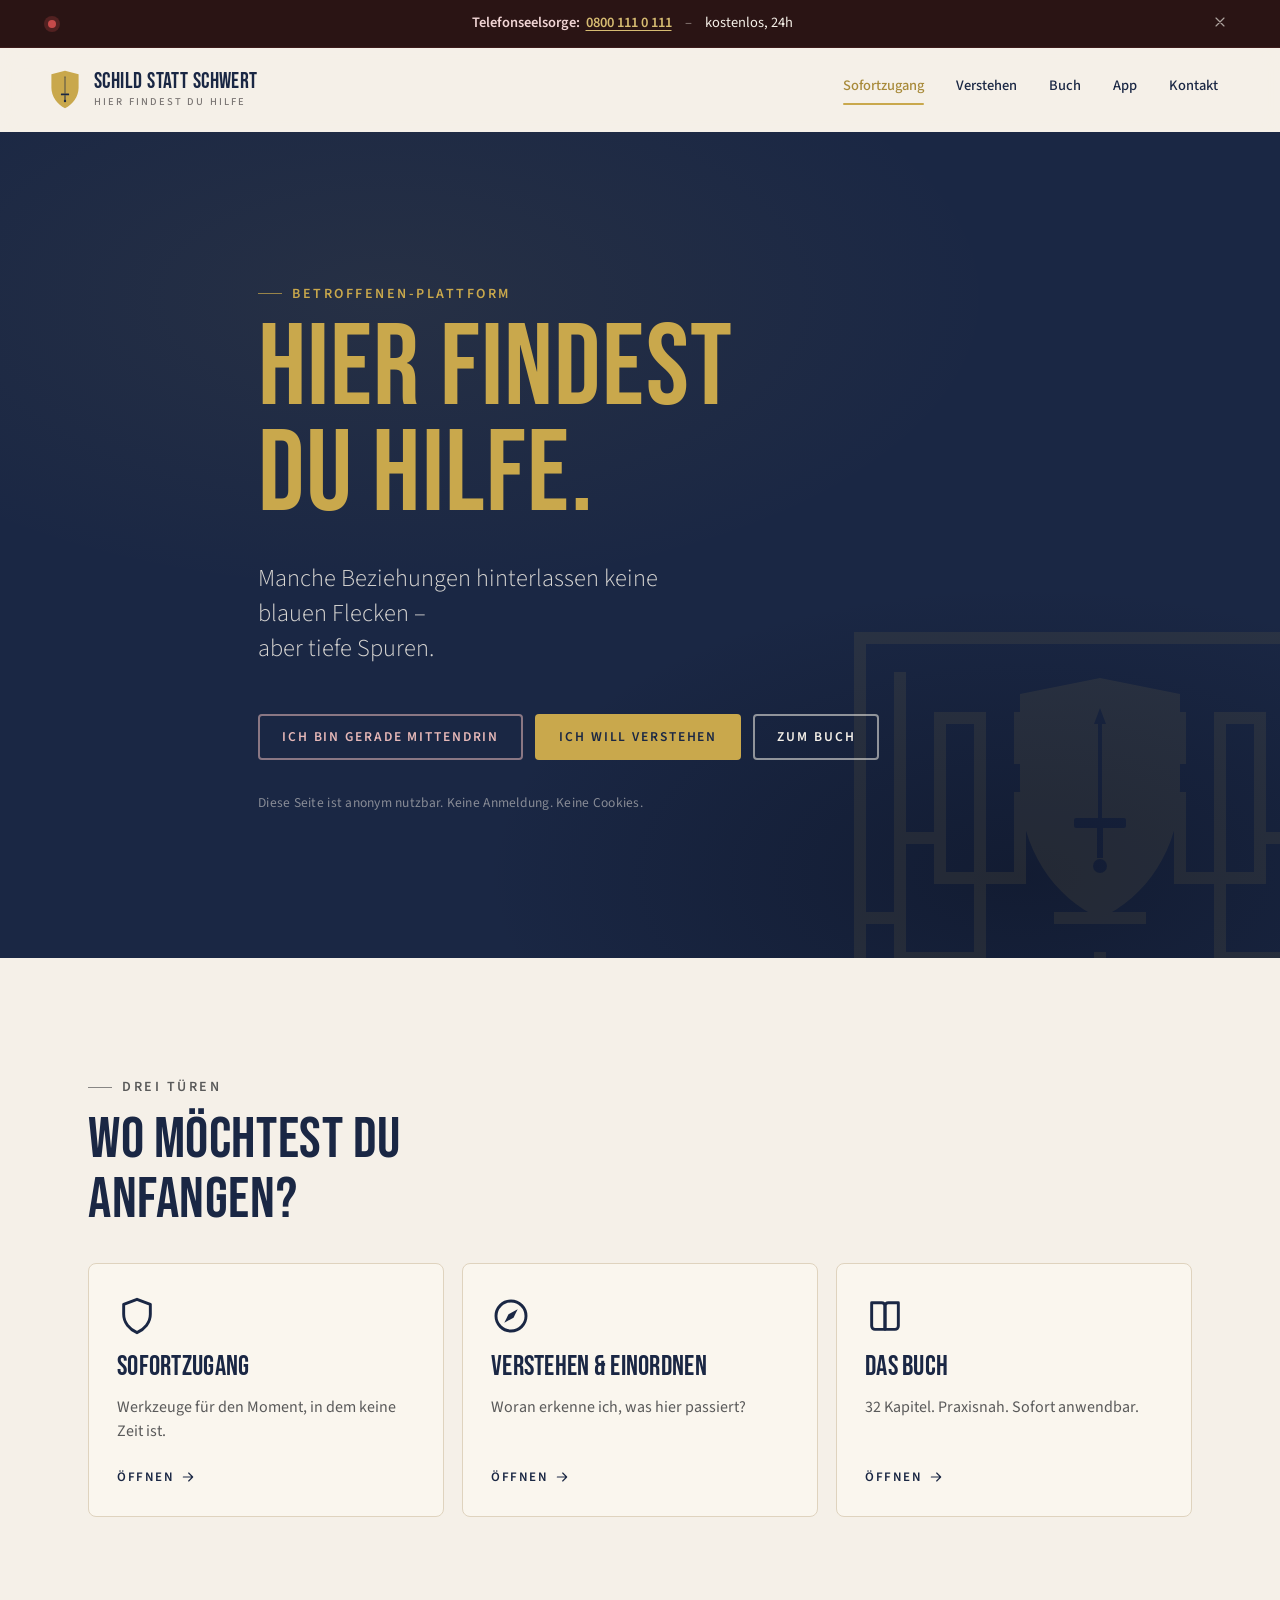
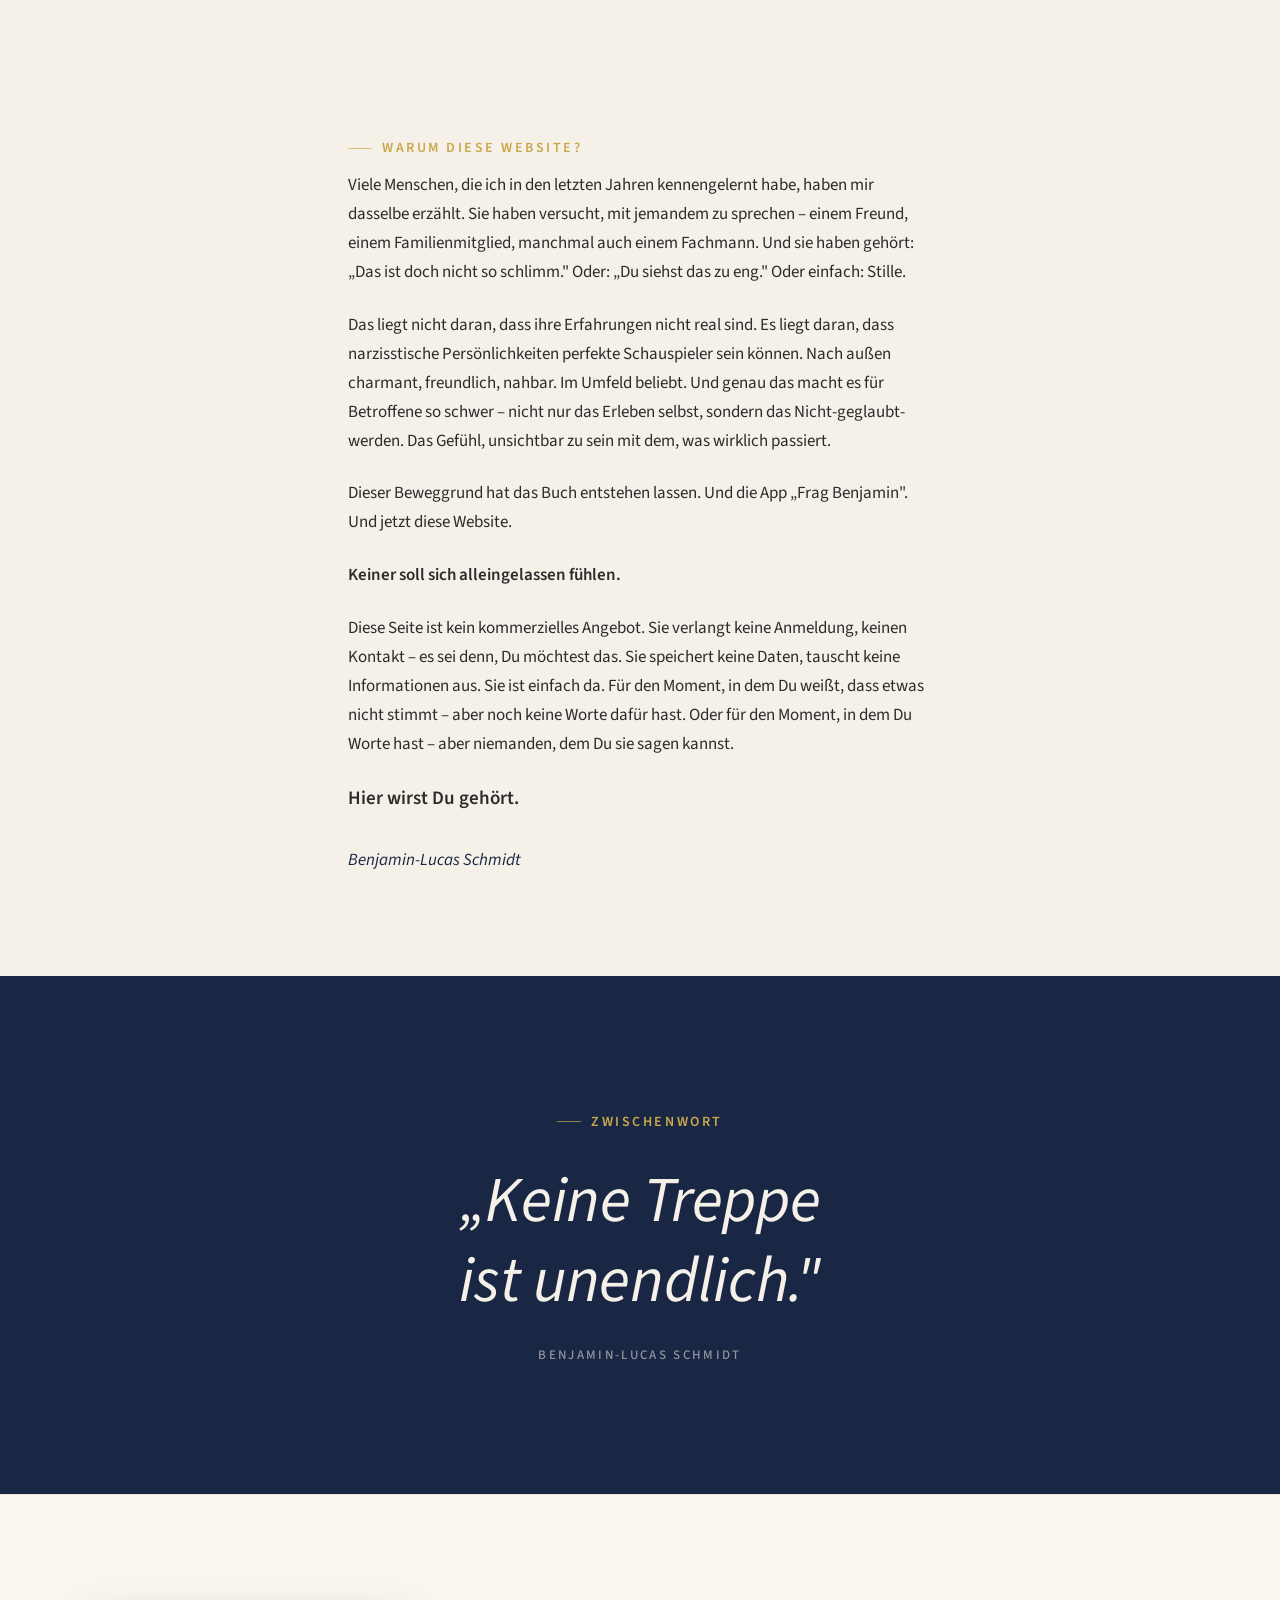
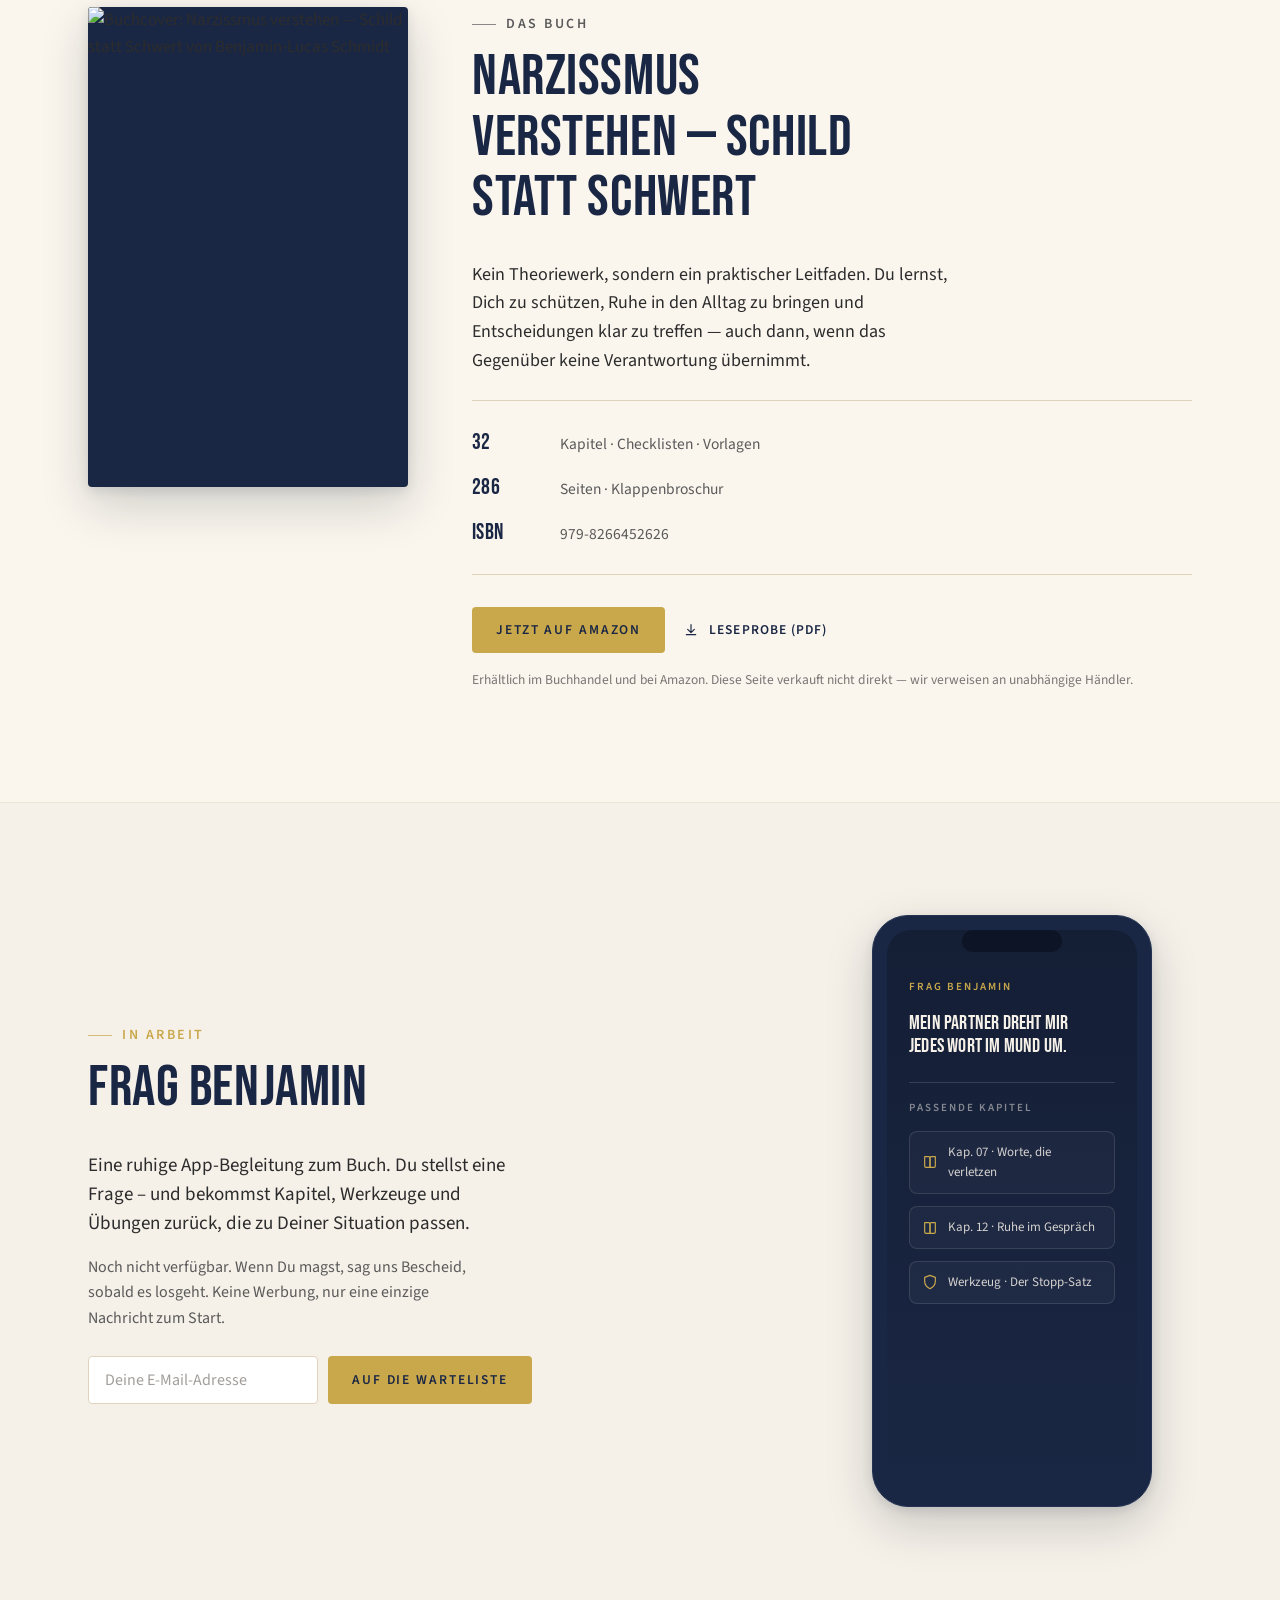
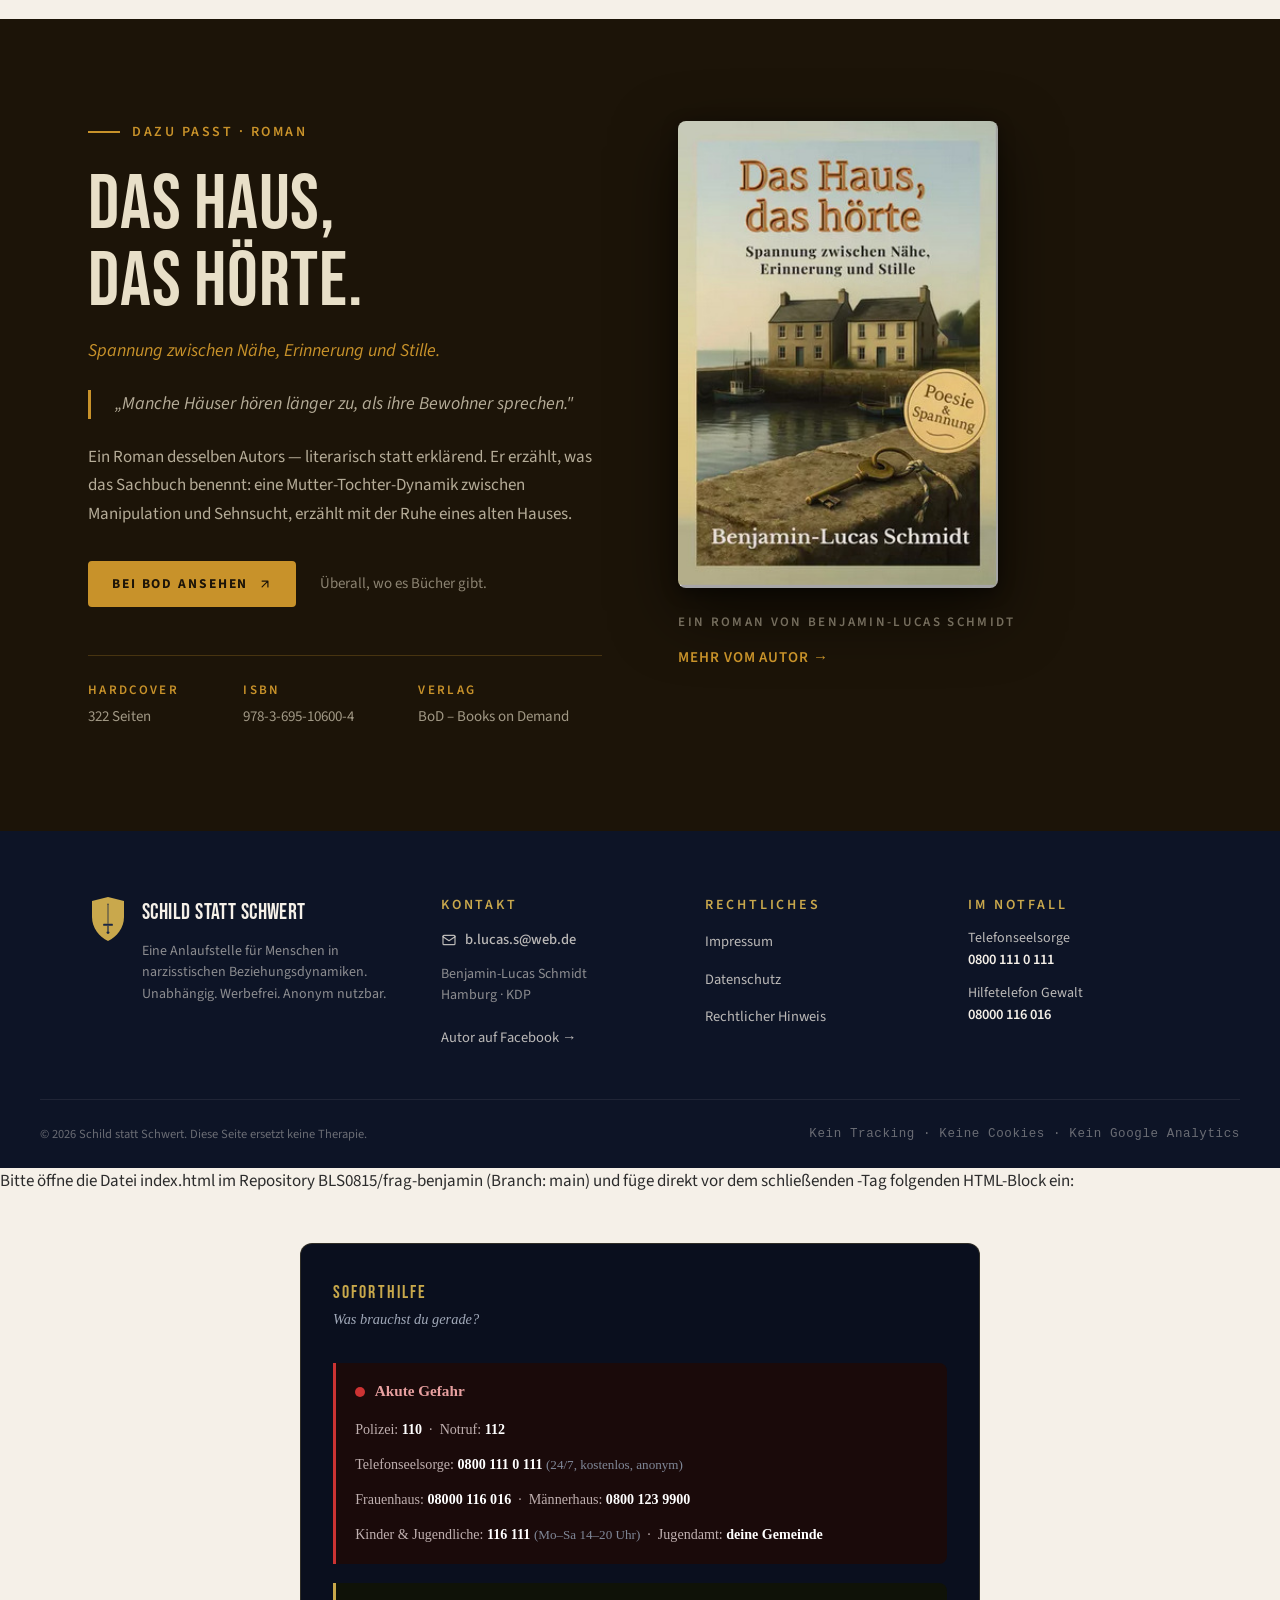
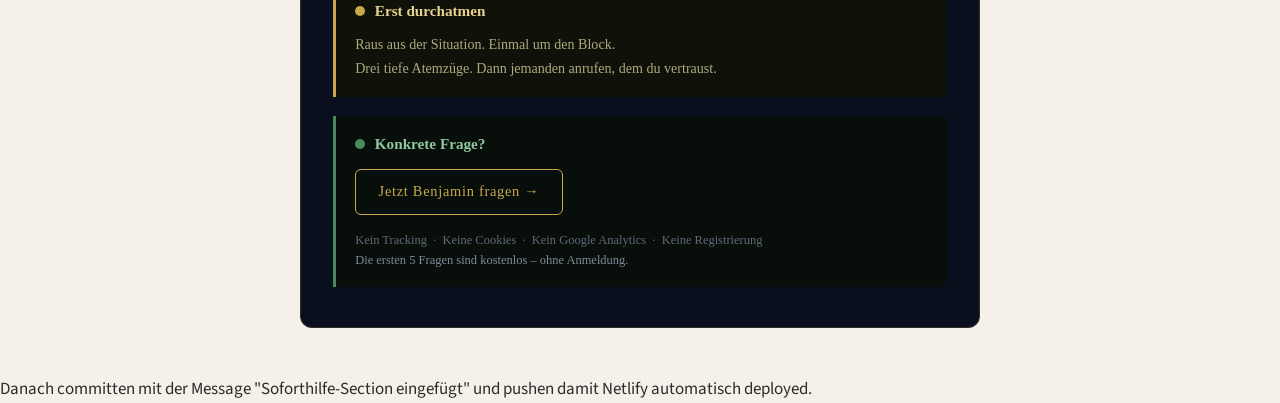
==== index.html @ b8b031e2 "Soforthilfe-Section eingefügt Added a new section for immediate help resources before the closing </" ====
<!doctype html>
<html lang="de">
<head>
  <meta charset="utf-8">
  <meta name="viewport" content="width=device-width, initial-scale=1">
  <title>Schild statt Schwert — Hier findest Du Hilfe.</title>
  <meta name="description" content="Betroffenen-Plattform zum Buch „Narzissmus verstehen – Schild statt Schwert" von Benjamin-Lucas Schmidt. Werkzeuge, Orientierung und Begleitung für Menschen in narzisstischen Beziehungsdynamiken.">
  <meta name="robots" content="index, follow">
  <meta property="og:type" content="website">
  <meta property="og:title" content="Schild statt Schwert — Hier findest Du Hilfe.">
  <meta property="og:description" content="Manche Beziehungen hinterlassen keine blauen Flecken – aber tiefe Spuren. Hier findest Du Werkzeuge und Orientierung.">
  <link rel="stylesheet" href="project/colors_and_type.css">
  <link rel="stylesheet" href="project/site.css">
  <link rel="icon" type="image/svg+xml" href="project/assets/shield-mark.svg">
  <style>
    a.tuer { text-decoration: none; color: inherit; }

    /* ---- Warum diese Website? ---- */
    .warum {
      background: var(--cream-100);
      padding-block: clamp(4rem, 8vw, 7rem);
    }
    .warum__inner {
      max-width: 680px;
    }
    .warum__text p {
      font-size: var(--t-body);
      line-height: 1.7;
      color: var(--ink-800);
      margin: 0 0 var(--s-5);
    }
    .warum__highlight {
      font-weight: 600;
    }
    .warum__closing {
      font-weight: 600;
      font-size: 1.1875rem !important;
      margin-bottom: 0 !important;
    }
    .warum__author {
      font-style: italic;
      font-size: var(--t-body);
      color: var(--marine-700);
      margin: var(--s-6) 0 0;
    }

    /* ---- Das Haus, das hörte ---- */
    .roman {
      background: #1C1408;
      color: #E8DFC8;
      padding-block: clamp(4rem, 8vw, 7rem);
    }
    .roman__grid {
      display: grid;
      grid-template-columns: 1fr 1fr;
      gap: clamp(3rem, 6vw, 6rem);
      align-items: start;
    }
    @media (max-width: 700px) {
      .roman__grid { grid-template-columns: 1fr; }
      .roman__cover-col { order: -1; }
    }
    .roman__eyebrow {
      display: flex;
      align-items: center;
      gap: var(--s-3);
      font-size: var(--t-eyebrow);
      font-weight: 600;
      letter-spacing: var(--ls-eyebrow);
      text-transform: uppercase;
      color: #C8922A;
      margin: 0 0 var(--s-5);
    }
    .roman__eyebrow::before {
      content: '';
      display: block;
      width: 2rem;
      height: 2px;
      background: #C8922A;
      flex-shrink: 0;
    }
    .roman__title {
      font-family: var(--font-display);
      font-size: clamp(3rem, 6vw, 5rem);
      line-height: 1.0;
      letter-spacing: var(--ls-display);
      text-transform: uppercase;
      color: #E8DFC8;
      margin: 0 0 var(--s-4);
    }
    .roman__subtitle {
      font-style: italic;
      font-size: 1.125rem;
      color: #C8922A;
      margin: 0 0 var(--s-5);
    }
    .roman__quote {
      border-left: 3px solid #C8922A;
      padding-left: var(--s-5);
      margin: 0 0 var(--s-5);
      font-style: italic;
      font-size: 1.125rem;
      line-height: 1.6;
      color: rgba(232,223,200,0.75);
    }
    .roman__body {
      font-size: var(--t-body);
      line-height: 1.7;
      color: rgba(232,223,200,0.75);
      margin: 0 0 var(--s-6);
    }
    .roman__cta {
      display: flex;
      align-items: center;
      gap: var(--s-5);
      flex-wrap: wrap;
      margin-bottom: var(--s-7);
    }
    .roman__cta-note {
      font-size: var(--t-small);
      color: rgba(232,223,200,0.55);
      margin: 0;
    }
    .roman__facts {
      display: grid;
      grid-template-columns: repeat(3, auto);
      gap: var(--s-6);
      border-top: 1px solid rgba(200,146,42,0.25);
      padding-top: var(--s-5);
      list-style: none;
      margin: 0;
      padding-inline-start: 0;
    }
    .roman__facts li { margin: 0; }
    .roman__facts span {
      display: block;
      font-size: var(--t-xs);
      font-weight: 600;
      letter-spacing: var(--ls-eyebrow);
      text-transform: uppercase;
      color: #C8922A;
      margin-bottom: 4px;
    }
    .roman__facts p {
      font-size: var(--t-small);
      color: rgba(232,223,200,0.65);
      margin: 0;
    }
    .roman__cover {
      width: 100%;
      max-width: 320px;
      border-radius: var(--r-lg);
      box-shadow: 0 24px 64px rgba(0,0,0,0.6), 0 4px 16px rgba(0,0,0,0.4);
      display: block;
      transition: transform 0.4s cubic-bezier(0.2,0,0.2,1), box-shadow 0.4s cubic-bezier(0.2,0,0.2,1);
    }
    .roman__cover:hover {
      transform: translateY(-6px) rotate(1.5deg);
      box-shadow: 0 36px 80px rgba(0,0,0,0.7), 0 8px 24px rgba(0,0,0,0.5);
    }
    .roman__cover-label {
      font-size: var(--t-xs);
      font-weight: 600;
      letter-spacing: var(--ls-eyebrow);
      text-transform: uppercase;
      color: rgba(232,223,200,0.45);
      margin: var(--s-5) 0 var(--s-3);
    }
    .roman__mehr {
      font-size: var(--t-small);
      font-weight: 600;
      letter-spacing: .06em;
      text-transform: uppercase;
      color: #C8922A;
      text-decoration: none;
    }
    .roman__mehr:hover { color: #E8A030; }

    /* Footer Facebook-Link */
    .site-footer__fb {
      display: inline-block;
      margin-top: var(--s-2);
      font-size: var(--t-xs);
      color: var(--fg-on-dark-muted);
      text-decoration: none;
    }
    .site-footer__fb:hover { color: var(--gold-400); text-decoration: none; }
  </style>
</head>
<body>

<!-- ============================================================
     NOTFALL-LEISTE
     ============================================================ -->
<div class="emergency-bar" id="emergency-bar" role="complementary" aria-label="Notfallkontakt">
  <div class="emergency-bar__inner">
    <span class="emergency-bar__dot" aria-hidden="true"></span>
    <p>
      <strong>Telefonseelsorge:</strong>&nbsp;
      <a href="tel:08001110111">0800 111 0 111</a>
      <span class="emergency-bar__sep">–</span>
      kostenlos, 24h
    </p>
    <button class="emergency-bar__close" aria-label="Leiste schließen" id="bar-close">
      <svg class="icon" width="16" height="16" viewBox="0 0 24 24" fill="none"
           stroke="currentColor" stroke-width="1.75" stroke-linecap="round" stroke-linejoin="round" aria-hidden="true">
        <path d="M6 6 L18 18 M18 6 L6 18"/>
      </svg>
    </button>
  </div>
</div>

<!-- ============================================================
     NAVIGATION
     ============================================================ -->
<header class="site-header" id="site-header">
  <div class="site-header__inner">
    <a href="#top" class="brand" aria-label="Schild statt Schwert — Startseite">
      <svg width="34" height="41" viewBox="0 0 100 120" aria-hidden="true">
        <path d="M50 5 L90 15 L90 55 C90 82 72 105 50 115 C28 105 10 82 10 55 L10 15 Z" fill="var(--gold-500)"/>
        <g fill="var(--marine-700)">
          <path d="M49 25 L51 25 L51 72 L49 72 Z"/>
          <path d="M50 20 L52 25 L48 25 Z"/>
          <rect x="38" y="72" width="24" height="5" rx="1"/>
          <rect x="48.5" y="77" width="3" height="14"/>
          <circle cx="50" cy="94" r="3.5"/>
        </g>
      </svg>
      <span class="brand__text">
        <span class="brand__wm">Schild statt Schwert</span>
        <span class="brand__sm">Hier findest Du Hilfe</span>
      </span>
    </a>

    <nav class="site-nav" aria-label="Hauptnavigation">
      <ul>
        <li><a href="#tueren"  data-nav="sofortzugang">Sofortzugang</a></li>
        <li><a href="#tueren"  data-nav="verstehen">Verstehen</a></li>
        <li><a href="#buch"    data-nav="buch">Buch</a></li>
        <li><a href="#app"     data-nav="app">App</a></li>
        <li><a href="#kontakt" data-nav="kontakt">Kontakt</a></li>
      </ul>
    </nav>

    <button class="site-nav__toggle" aria-label="Menü öffnen" id="nav-toggle">
      <svg class="icon" width="22" height="22" viewBox="0 0 24 24" fill="none"
           stroke="currentColor" stroke-width="1.75" stroke-linecap="round" stroke-linejoin="round" aria-hidden="true">
        <path d="M4 7 H20 M4 12 H20 M4 17 H20"/>
      </svg>
    </button>
  </div>

  <div class="site-nav__mobile" id="mobile-nav" hidden>
    <ul>
      <li><a href="#tueren">Sofortzugang</a></li>
      <li><a href="#tueren">Verstehen</a></li>
      <li><a href="#buch">Buch</a></li>
      <li><a href="#app">App</a></li>
      <li><a href="#kontakt">Kontakt</a></li>
    </ul>
  </div>
</header>

<main>

<!-- ============================================================
     HERO
     ============================================================ -->
<section class="hero" id="top">
  <div class="hero__inner container">
    <p class="eyebrow eyebrow--gold">Betroffenen-Plattform</p>
    <h1 class="hero__title">
      Hier findest<br>Du Hilfe.
    </h1>
    <p class="hero__lead">
      Manche Beziehungen hinterlassen keine blauen Flecken –<br>
      aber tiefe Spuren.
    </p>
    <div class="hero__ctas">
      <a href="#tueren" class="btn btn-emergency btn-md">Ich bin gerade mittendrin</a>
      <a href="#tueren" class="btn btn-primary btn-md">Ich will verstehen</a>
      <a href="#buch"   class="btn btn-outline-light btn-md">Zum Buch</a>
    </div>
    <p class="hero__note">Diese Seite ist anonym nutzbar. Keine Anmeldung. Keine Cookies.</p>
  </div>
  <div class="hero__decoration" aria-hidden="true">
    <img src="project/assets/shield-labyrinth-logo.svg" alt="">
  </div>
</section>

<!-- ============================================================
     DREI TÜREN
     ============================================================ -->
<section class="tueren" id="tueren">
  <div class="container">
    <p class="eyebrow">Drei Türen</p>
    <h2 class="section-title">Wo möchtest Du anfangen?</h2>
    <div class="tueren__grid">

      <a href="#tueren" class="tuer">
        <svg class="icon tuer__icon" width="40" height="40" viewBox="0 0 24 24" fill="none"
             stroke="currentColor" stroke-width="1.75" stroke-linecap="round" stroke-linejoin="round" aria-hidden="true">
          <path d="M12 2 L20 5 V11 C20 16 16.5 20 12 22 C7.5 20 4 16 4 11 V5 Z"/>
        </svg>
        <h3 class="tuer__title">Sofortzugang</h3>
        <p class="tuer__text">Werkzeuge für den Moment, in dem keine Zeit ist.</p>
        <span class="tuer__go">
          Öffnen
          <svg class="icon" width="16" height="16" viewBox="0 0 24 24" fill="none"
               stroke="currentColor" stroke-width="1.75" stroke-linecap="round" stroke-linejoin="round" aria-hidden="true">
            <path d="M5 12 H19 M13 6 L19 12 L13 18"/>
          </svg>
        </span>
      </a>

      <a href="#tueren" class="tuer">
        <svg class="icon tuer__icon" width="40" height="40" viewBox="0 0 24 24" fill="none"
             stroke="currentColor" stroke-width="1.75" stroke-linecap="round" stroke-linejoin="round" aria-hidden="true">
          <circle cx="12" cy="12" r="9"/>
          <path d="M16 8 L13.5 13 L8 16 L10.5 11 Z" fill="currentColor" stroke="none"/>
        </svg>
        <h3 class="tuer__title">Verstehen &amp; Einordnen</h3>
        <p class="tuer__text">Woran erkenne ich, was hier passiert?</p>
        <span class="tuer__go">
          Öffnen
          <svg class="icon" width="16" height="16" viewBox="0 0 24 24" fill="none"
               stroke="currentColor" stroke-width="1.75" stroke-linecap="round" stroke-linejoin="round" aria-hidden="true">
            <path d="M5 12 H19 M13 6 L19 12 L13 18"/>
          </svg>
        </span>
      </a>

      <a href="#buch" class="tuer">
        <svg class="icon tuer__icon" width="40" height="40" viewBox="0 0 24 24" fill="none"
             stroke="currentColor" stroke-width="1.75" stroke-linecap="round" stroke-linejoin="round" aria-hidden="true">
          <path d="M4 4 H10 C11.1 4 12 4.9 12 6 V20 H6 C4.9 20 4 19.1 4 18 Z"/>
          <path d="M20 4 H14 C12.9 4 12 4.9 12 6 V20 H18 C19.1 20 20 19.1 20 18 Z"/>
        </svg>
        <h3 class="tuer__title">Das Buch</h3>
        <p class="tuer__text">32 Kapitel. Praxisnah. Sofort anwendbar.</p>
        <span class="tuer__go">
          Öffnen
          <svg class="icon" width="16" height="16" viewBox="0 0 24 24" fill="none"
               stroke="currentColor" stroke-width="1.75" stroke-linecap="round" stroke-linejoin="round" aria-hidden="true">
            <path d="M5 12 H19 M13 6 L19 12 L13 18"/>
          </svg>
        </span>
      </a>

    </div>
  </div>
</section>

<!-- ============================================================
     WARUM DIESE WEBSITE?
     ============================================================ -->
<section class="warum" id="warum">
  <div class="container warum__inner">
    <p class="eyebrow eyebrow--gold">Warum diese Website?</p>
    <div class="warum__text">
      <p>Viele Menschen, die ich in den letzten Jahren kennengelernt habe, haben mir dasselbe erzählt. Sie haben versucht, mit jemandem zu sprechen – einem Freund, einem Familienmitglied, manchmal auch einem Fachmann. Und sie haben gehört: „Das ist doch nicht so schlimm." Oder: „Du siehst das zu eng." Oder einfach: Stille.</p>
      <p>Das liegt nicht daran, dass ihre Erfahrungen nicht real sind. Es liegt daran, dass narzisstische Persönlichkeiten perfekte Schauspieler sein können. Nach außen charmant, freundlich, nahbar. Im Umfeld beliebt. Und genau das macht es für Betroffene so schwer – nicht nur das Erleben selbst, sondern das Nicht-geglaubt-werden. Das Gefühl, unsichtbar zu sein mit dem, was wirklich passiert.</p>
      <p>Dieser Beweggrund hat das Buch entstehen lassen. Und die App „Frag Benjamin". Und jetzt diese Website.</p>
      <p class="warum__highlight">Keiner soll sich alleingelassen fühlen.</p>
      <p>Diese Seite ist kein kommerzielles Angebot. Sie verlangt keine Anmeldung, keinen Kontakt – es sei denn, Du möchtest das. Sie speichert keine Daten, tauscht keine Informationen aus. Sie ist einfach da. Für den Moment, in dem Du weißt, dass etwas nicht stimmt – aber noch keine Worte dafür hast. Oder für den Moment, in dem Du Worte hast – aber niemanden, dem Du sie sagen kannst.</p>
      <p class="warum__closing">Hier wirst Du gehört.</p>
    </div>
    <p class="warum__author">Benjamin-Lucas Schmidt</p>
  </div>
</section>

<!-- ============================================================
     ZITAT
     ============================================================ -->
<section class="bigquote">
  <div class="container-narrow">
    <p class="eyebrow eyebrow--gold">Zwischenwort</p>
    <blockquote class="bigquote__text">
      „Keine Treppe<br>ist unendlich."
    </blockquote>
    <cite class="bigquote__cite">Benjamin-Lucas Schmidt</cite>
  </div>
</section>

<!-- ============================================================
     BUCH
     ============================================================ -->
<section class="buch" id="buch">
  <div class="container buch__grid">
    <div class="buch__cover">
      <img src="project/assets/book-cover-front.png"
           alt="Buchcover: Narzissmus verstehen — Schild statt Schwert von Benjamin-Lucas Schmidt">
    </div>
    <div class="buch__meta">
      <p class="eyebrow">Das Buch</p>
      <h2 class="section-title">Narzissmus verstehen — Schild statt Schwert</h2>
      <p class="buch__lead">
        Kein Theoriewerk, sondern ein praktischer Leitfaden.
        Du lernst, Dich zu schützen, Ruhe in den Alltag zu bringen und
        Entscheidungen klar zu treffen — auch dann, wenn das Gegenüber
        keine Verantwortung übernimmt.
      </p>
      <ul class="buch__facts">
        <li><span>32</span> Kapitel · Checklisten · Vorlagen</li>
        <li><span>286</span> Seiten · Klappenbroschur</li>
        <li><span>ISBN</span> 979-8266452626</li>
      </ul>
      <div class="buch__ctas">
        <a href="https://www.amazon.de/dp/B0FTF8JGR9"
           class="btn btn-primary btn-md"
           target="_blank" rel="noopener noreferrer">
          Jetzt auf Amazon
        </a>
        <a href="leseprobe.pdf" class="btn btn-ghost btn-md" target="_blank" rel="noopener">
          <svg class="icon" width="16" height="16" viewBox="0 0 24 24" fill="none"
               stroke="currentColor" stroke-width="1.75" stroke-linecap="round" stroke-linejoin="round" aria-hidden="true">
            <path d="M12 4 V15 M7 11 L12 16 L17 11 M5 19 H19"/>
          </svg>
          Leseprobe (PDF)
        </a>
      </div>
      <p class="buch__note">
        Erhältlich im Buchhandel und bei Amazon. Diese Seite verkauft nicht direkt — wir verweisen an unabhängige Händler.
      </p>
    </div>
  </div>
</section>

<!-- ============================================================
     APP-TEASER
     ============================================================ -->
<section class="app-teaser" id="app">
  <div class="container app-teaser__grid">
    <div class="app-teaser__copy">
      <p class="eyebrow eyebrow--gold">In Arbeit</p>
      <h2 class="section-title">Frag Benjamin</h2>
      <p class="app-teaser__lead">
        Eine ruhige App-Begleitung zum Buch. Du stellst eine Frage –
        und bekommst Kapitel, Werkzeuge und Übungen zurück, die zu Deiner Situation passen.
      </p>
      <p class="app-teaser__body">
        Noch nicht verfügbar. Wenn Du magst, sag uns Bescheid, sobald es losgeht.
        Keine Werbung, nur eine einzige Nachricht zum Start.
      </p>

      <!--
        Formspree: Trage Deine eigene Formspree-ID ein (nach https://formspree.io registrieren).
        Ersetze IHRE_FORMSPREE_ID mit der ID aus Deinem Formspree-Dashboard.
      -->
      <form class="app-teaser__form" id="waitlist-form"
            action="https://formspree.io/f/IHRE_FORMSPREE_ID"
            method="POST">
        <input type="hidden" name="_subject" value="Warteliste: Frag Benjamin">
        <div class="app-teaser__form-field">
          <input type="email" name="email" class="field"
                 placeholder="Deine E-Mail-Adresse" required
                 aria-label="E-Mail-Adresse für die Warteliste">
        </div>
        <button type="submit" class="btn btn-primary btn-md">Auf die Warteliste</button>
      </form>
      <div class="app-teaser__sent" id="waitlist-sent" role="status" hidden>
        Danke. Wir melden uns, sobald die App startet.
      </div>
    </div>

    <div class="app-teaser__visual" aria-hidden="true">
      <div class="phone">
        <div class="phone__notch"></div>
        <div class="phone__screen">
          <div class="phone__eyebrow">Frag Benjamin</div>
          <div class="phone__q">Mein Partner dreht mir<br>jedes Wort im Mund um.</div>
          <div class="phone__sep"></div>
          <div class="phone__label">Passende Kapitel</div>
          <div class="phone__row">
            <svg class="icon" width="16" height="16" viewBox="0 0 24 24" fill="none"
                 stroke="currentColor" stroke-width="1.75" stroke-linecap="round" stroke-linejoin="round">
              <path d="M4 4 H10 C11.1 4 12 4.9 12 6 V20 H6 C4.9 20 4 19.1 4 18 Z"/>
              <path d="M20 4 H14 C12.9 4 12 4.9 12 6 V20 H18 C19.1 20 20 19.1 20 18 Z"/>
            </svg>
            Kap. 07 · Worte, die verletzen
          </div>
          <div class="phone__row">
            <svg class="icon" width="16" height="16" viewBox="0 0 24 24" fill="none"
                 stroke="currentColor" stroke-width="1.75" stroke-linecap="round" stroke-linejoin="round">
              <path d="M4 4 H10 C11.1 4 12 4.9 12 6 V20 H6 C4.9 20 4 19.1 4 18 Z"/>
              <path d="M20 4 H14 C12.9 4 12 4.9 12 6 V20 H18 C19.1 20 20 19.1 20 18 Z"/>
            </svg>
            Kap. 12 · Ruhe im Gespräch
          </div>
          <div class="phone__row">
            <svg class="icon" width="16" height="16" viewBox="0 0 24 24" fill="none"
                 stroke="currentColor" stroke-width="1.75" stroke-linecap="round" stroke-linejoin="round">
              <path d="M12 2 L20 5 V11 C20 16 16.5 20 12 22 C7.5 20 4 16 4 11 V5 Z"/>
            </svg>
            Werkzeug · Der Stopp-Satz
          </div>
        </div>
      </div>
    </div>
  </div>
</section>

<!-- ============================================================
     DAS HAUS, DAS HÖRTE
     ============================================================ -->
<section class="roman" id="roman">
  <div class="container roman__grid">
    <div class="roman__copy">
      <p class="roman__eyebrow">Dazu passt · Roman</p>
      <h2 class="roman__title">Das Haus,<br>das hörte.</h2>
      <p class="roman__subtitle">Spannung zwischen Nähe, Erinnerung und Stille.</p>
      <blockquote class="roman__quote">
        „Manche Häuser hören länger zu, als ihre Bewohner sprechen."
      </blockquote>
      <p class="roman__body">
        Ein Roman desselben Autors — literarisch statt erklärend.
        Er erzählt, was das Sachbuch benennt: eine Mutter-Tochter-Dynamik
        zwischen Manipulation und Sehnsucht, erzählt mit der Ruhe eines alten Hauses.
      </p>
      <div class="roman__cta">
        <a href="https://buchshop.bod.de/das-haus-das-hoerte-benjamin-lucas-schmidt-9783695106004"
           class="btn btn-md"
           style="background:#C8922A;color:#1C1408;border-color:#C8922A;font-weight:700;"
           target="_blank" rel="noopener noreferrer">
          Bei BoD ansehen
          <svg class="icon" width="14" height="14" viewBox="0 0 24 24" fill="none"
               stroke="currentColor" stroke-width="2" stroke-linecap="round" stroke-linejoin="round" aria-hidden="true">
            <path d="M7 17 L17 7 M7 7 H17 V17"/>
          </svg>
        </a>
        <p class="roman__cta-note">Überall, wo es Bücher gibt.</p>
      </div>
      <ul class="roman__facts">
        <li><span>Hardcover</span><p>322 Seiten</p></li>
        <li><span>ISBN</span><p>978-3-695-10600-4</p></li>
        <li><span>Verlag</span><p>BoD – Books on Demand</p></li>
      </ul>
    </div>
    <div class="roman__cover-col">
      <img src="project/assets/book-cover-das-haus.jpg"
           alt="Buchcover: Das Haus, das hörte von Benjamin-Lucas Schmidt"
           class="roman__cover">
      <p class="roman__cover-label">Ein Roman von Benjamin-Lucas Schmidt</p>
      <a href="https://www.facebook.com/profile.php?id=61557655017234"
         class="roman__mehr" target="_blank" rel="noopener noreferrer">
        Mehr vom Autor →
      </a>
    </div>
  </div>
</section>

</main>

<!-- ============================================================
     FOOTER
     ============================================================ -->
<footer class="site-footer" id="kontakt">
  <div class="container site-footer__grid">
    <div class="site-footer__brand">
      <svg width="40" height="48" viewBox="0 0 100 120" aria-hidden="true">
        <path d="M50 5 L90 15 L90 55 C90 82 72 105 50 115 C28 105 10 82 10 55 L10 15 Z" fill="var(--gold-500)"/>
        <g fill="var(--marine-700)">
          <path d="M49 25 L51 25 L51 72 L49 72 Z"/>
          <path d="M50 20 L52 25 L48 25 Z"/>
          <rect x="38" y="72" width="24" height="5" rx="1"/>
          <rect x="48.5" y="77" width="3" height="14"/>
          <circle cx="50" cy="94" r="3.5"/>
        </g>
      </svg>
      <div>
        <div class="site-footer__wm">Schild statt Schwert</div>
        <p class="site-footer__mission">
          Eine Anlaufstelle für Menschen in narzisstischen Beziehungsdynamiken.
          Unabhängig. Werbefrei. Anonym nutzbar.
        </p>
      </div>
    </div>

    <div class="site-footer__col">
      <p class="site-footer__label">Kontakt</p>
      <a href="mailto:b.lucas.s@web.de" class="site-footer__mail">
        <svg class="icon" width="16" height="16" viewBox="0 0 24 24" fill="none"
             stroke="currentColor" stroke-width="1.75" stroke-linecap="round" stroke-linejoin="round" aria-hidden="true">
          <rect x="3" y="5" width="18" height="14" rx="1.5"/>
          <path d="M3 7 L12 13 L21 7"/>
        </svg>
        b.lucas.s@web.de
      </a>
      <p class="site-footer__author">
        Benjamin-Lucas Schmidt<br>Hamburg · KDP
      </p>
      <a href="https://www.facebook.com/profile.php?id=61557655017234"
         class="site-footer__fb" target="_blank" rel="noopener noreferrer">
        Autor auf Facebook →
      </a>
    </div>

    <div class="site-footer__col">
      <p class="site-footer__label">Rechtliches</p>
      <ul>
        <li><a href="impressum.html">Impressum</a></li>
        <li><a href="datenschutz.html">Datenschutz</a></li>
        <li><a href="datenschutz.html#hinweis">Rechtlicher Hinweis</a></li>
      </ul>
    </div>

    <div class="site-footer__col">
      <p class="site-footer__label">Im Notfall</p>
      <p>Telefonseelsorge<br><a href="tel:08001110111">0800 111 0 111</a></p>
      <p>Hilfetelefon Gewalt<br><a href="tel:08000116016">08000 116 016</a></p>
    </div>
  </div>

  <div class="site-footer__bottom container">
    <p>&copy; 2026 Schild statt Schwert. Diese Seite ersetzt keine Therapie.</p>
    <p class="site-footer__ds">Kein Tracking · Keine Cookies · Kein Google Analytics</p>
  </div>
</footer>

<script>
(function () {
  'use strict';

  /* --- Notfall-Leiste schließen --- */
  document.getElementById('bar-close').addEventListener('click', function () {
    var bar = document.getElementById('emergency-bar');
    bar.style.transition = 'opacity 0.2s';
    bar.style.opacity = '0';
    setTimeout(function () { bar.remove(); }, 200);
  });

  /* --- Header-Schatten beim Scrollen --- */
  var header = document.getElementById('site-header');
  window.addEventListener('scroll', function () {
    header.classList.toggle('is-scrolled', window.scrollY > 20);
  }, { passive: true });

  /* --- Mobile Navigation --- */
  var toggle    = document.getElementById('nav-toggle');
  var mobileNav = document.getElementById('mobile-nav');

  var ICON_MENU  = '<svg class="icon" width="22" height="22" viewBox="0 0 24 24" fill="none" stroke="currentColor" stroke-width="1.75" stroke-linecap="round" stroke-linejoin="round" aria-hidden="true"><path d="M4 7 H20 M4 12 H20 M4 17 H20"/></svg>';
  var ICON_CLOSE = '<svg class="icon" width="22" height="22" viewBox="0 0 24 24" fill="none" stroke="currentColor" stroke-width="1.75" stroke-linecap="round" stroke-linejoin="round" aria-hidden="true"><path d="M6 6 L18 18 M18 6 L6 18"/></svg>';

  function closeMobileNav() {
    mobileNav.hidden = true;
    toggle.innerHTML = ICON_MENU;
    toggle.setAttribute('aria-label', 'Menü öffnen');
  }

  toggle.addEventListener('click', function () {
    if (!mobileNav.hidden) {
      closeMobileNav();
    } else {
      mobileNav.hidden = false;
      toggle.innerHTML = ICON_CLOSE;
      toggle.setAttribute('aria-label', 'Menü schließen');
    }
  });

  mobileNav.querySelectorAll('a').forEach(function (a) {
    a.addEventListener('click', closeMobileNav);
  });

  /* --- Smooth Scroll für Anker-Links --- */
  document.querySelectorAll('a[href^="#"]').forEach(function (link) {
    link.addEventListener('click', function (e) {
      var id = link.getAttribute('href').slice(1);
      if (!id) return;
      var target = document.getElementById(id);
      if (target) {
        e.preventDefault();
        var offset = header.offsetHeight + 8;
        var y = target.getBoundingClientRect().top + window.scrollY - offset;
        window.scrollTo({ top: y, behavior: 'smooth' });
        closeMobileNav();
      }
    });
  });

  /* --- Aktive Navigation via IntersectionObserver --- */
  var navLinks = document.querySelectorAll('.site-nav a[data-nav]');

  var sectionToNav = {
    'top':     'sofortzugang',
    'tueren':  'sofortzugang',
    'buch':    'buch',
    'app':     'app',
    'kontakt': 'kontakt'
  };

  function setActive(key) {
    navLinks.forEach(function (a) {
      a.classList.toggle('is-active', a.dataset.nav === key);
    });
  }

  if ('IntersectionObserver' in window) {
    var observer = new IntersectionObserver(function (entries) {
      entries.forEach(function (entry) {
        if (entry.isIntersecting) {
          setActive(sectionToNav[entry.target.id] || entry.target.id);
        }
      });
    }, { rootMargin: '-20% 0px -60% 0px' });

    document.querySelectorAll('section[id], footer[id]').forEach(function (el) {
      observer.observe(el);
    });
  }

  /* --- Wartelisten-Formular (Formspree AJAX) --- */
  var form = document.getElementById('waitlist-form');
  var sent = document.getElementById('waitlist-sent');

  form.addEventListener('submit', function (e) {
    e.preventDefault();
    var btn = form.querySelector('[type="submit"]');
    btn.disabled = true;
    btn.textContent = 'Wird gesendet …';

    fetch(form.action, {
      method: 'POST',
      body: new FormData(form),
      headers: { 'Accept': 'application/json' }
    }).then(function (response) {
      if (response.ok) {
        form.hidden = true;
        sent.hidden = false;
      } else {
        /* Fallback: normales Submit, wenn AJAX fehlschlägt */
        form.submit();
      }
    }).catch(function () {
      form.submit();
    });
  });

}());
</script>
Bitte öffne die Datei index.html im Repository BLS0815/frag-benjamin 
(Branch: main) und füge direkt vor dem schließenden </body>-Tag 
folgenden HTML-Block ein:

<section id="soforthilfe" style="background:#0a0f1e;border:1px solid #c8a84b33;border-radius:12px;padding:2.5rem 2rem;margin:3rem auto;max-width:680px;font-family:Georgia,serif;"><h2 style="color:#c8a84b;font-size:1.1rem;letter-spacing:.12em;text-transform:uppercase;margin:0 0 .4rem 0;font-weight:normal;">Soforthilfe</h2><p style="color:#a0a8b8;font-size:.9rem;margin:0 0 2rem 0;font-style:italic;">Was brauchst du gerade?</p><div style="border-left:3px solid #cc3333;padding:1rem 1.2rem;margin-bottom:1.2rem;background:#1a0a0a;border-radius:0 8px 8px 0;"><div style="display:flex;align-items:center;gap:.6rem;margin-bottom:.8rem;"><span style="width:10px;height:10px;border-radius:50%;background:#cc3333;display:inline-block;flex-shrink:0;"></span><strong style="color:#e8a0a0;font-size:.95rem;">Akute Gefahr</strong></div><p style="color:#c0b0b0;font-size:.88rem;margin:0 0 .5rem 0;line-height:1.9;">Polizei: <strong style="color:#fff;">110</strong> &nbsp;·&nbsp; Notruf: <strong style="color:#fff;">112</strong></p><p style="color:#c0b0b0;font-size:.88rem;margin:0 0 .5rem 0;line-height:1.9;">Telefonseelsorge: <strong style="color:#fff;">0800 111 0 111</strong> <span style="color:#808898;font-size:.82rem;">(24/7, kostenlos, anonym)</span></p><p style="color:#c0b0b0;font-size:.88rem;margin:0 0 .5rem 0;line-height:1.9;">Frauenhaus: <strong style="color:#fff;">08000 116 016</strong> &nbsp;·&nbsp; Männerhaus: <strong style="color:#fff;">0800 123 9900</strong></p><p style="color:#c0b0b0;font-size:.88rem;margin:0;line-height:1.9;">Kinder &amp; Jugendliche: <strong style="color:#fff;">116 111</strong> <span style="color:#808898;font-size:.82rem;">(Mo–Sa 14–20 Uhr)</span> &nbsp;·&nbsp; Jugendamt: <strong style="color:#fff;">deine Gemeinde</strong></p></div><div style="border-left:3px solid #c8a84b;padding:1rem 1.2rem;margin-bottom:1.2rem;background:#0f1208;border-radius:0 8px 8px 0;"><div style="display:flex;align-items:center;gap:.6rem;margin-bottom:.6rem;"><span style="width:10px;height:10px;border-radius:50%;background:#c8a84b;display:inline-block;flex-shrink:0;"></span><strong style="color:#e8d090;font-size:.95rem;">Erst durchatmen</strong></div><p style="color:#b0a880;font-size:.88rem;margin:0;line-height:1.7;">Raus aus der Situation. Einmal um den Block.<br>Drei tiefe Atemzüge. Dann jemanden anrufen, dem du vertraust.</p></div><div style="border-left:3px solid #4a8a5a;padding:1rem 1.2rem;background:#080f0a;border-radius:0 8px 8px 0;"><div style="display:flex;align-items:center;gap:.6rem;margin-bottom:.8rem;"><span style="width:10px;height:10px;border-radius:50%;background:#4a8a5a;display:inline-block;flex-shrink:0;"></span><strong style="color:#90c8a0;font-size:.95rem;">Konkrete Frage?</strong></div><a href="https://frag-benjamin-production.up.railway.app/" target="_blank" style="display:inline-block;background:transparent;border:1px solid #c8a84b;color:#c8a84b;padding:.65rem 1.4rem;border-radius:6px;text-decoration:none;font-size:.9rem;letter-spacing:.05em;font-family:Georgia,serif;" onmouseover="this.style.background='#c8a84b';this.style.color='#0a0f1e';" onmouseout="this.style.background='transparent';this.style.color='#c8a84b';">Jetzt Benjamin fragen &rarr;</a><p style="color:#606878;font-size:.78rem;margin:1rem 0 0 0;line-height:1.6;font-family:Georgia,serif;">Kein Tracking &nbsp;·&nbsp; Keine Cookies &nbsp;·&nbsp; Kein Google Analytics &nbsp;·&nbsp; Keine Registrierung<br><span style="color:#808898;">Die ersten 5 Fragen sind kostenlos – ohne Anmeldung.</span></p></div></section>

Danach committen mit der Message "Soforthilfe-Section eingefügt" 
und pushen damit Netlify automatisch deployed.</body>
</html>
---- project/colors_and_type.css ----
/* ============================================
   Schild statt Schwert — Design System
   Colors, typography, spacing, motion tokens.
   ============================================ */

/* ---- FONTS ----
   Served via Google Fonts.
   If self-hosting is needed, download from:
   - https://fonts.google.com/specimen/Bebas+Neue
   - https://fonts.google.com/specimen/Source+Sans+3
   (We use Source Sans 3, the updated Source Sans Pro.)
*/
@import url('../fonts/fonts.css');

:root {
  /* ===== BRAND COLORS ===== */
  --marine-900:  #0D1426;  /* darker marine for depth */
  --marine-800:  #141E35;  /* hover/pressed on marine */
  --marine-700:  #1A2744;  /* PRIMARY marine — the brand blue */
  --marine-600:  #243354;  /* raised surface on dark */
  --marine-500:  #334165;  /* subtle borders on dark */

  --gold-700:    #A88A3A;  /* pressed/focused accent */
  --gold-600:    #B89842;  /* hover state */
  --gold-500:    #C9A84C;  /* ACCENT gold — headlines, highlights */
  --gold-400:    #D7BC72;  /* light gold */
  --gold-300:    #E5D199;  /* subtle gold bg */

  --cream-50:    #FAF6EE;  /* lighter cream for elevated cards */
  --cream-100:   #F5F0E8;  /* BACKGROUND cream — the brand canvas */
  --cream-200:   #EDE5D6;  /* hover on cream, subtle dividers */
  --cream-300:   #DFD3BE;  /* rule lines, borders */

  --ink-900:     #1A1A1A;
  --ink-800:     #2C2C2C;  /* BODY TEXT */
  --ink-600:     #5A5A5A;  /* muted body */
  --ink-500:     #7A7573;  /* caption / helper */
  --ink-400:     #A29D99;  /* disabled / placeholder */

  /* ===== SEMANTIC ===== */
  --bg:          var(--cream-100);
  --bg-elevated: var(--cream-50);
  --bg-subtle:   var(--cream-200);
  --surface-dark: var(--marine-700);
  --surface-dark-elevated: var(--marine-600);

  --fg:          var(--ink-800);
  --fg-muted:    var(--ink-600);
  --fg-subtle:   var(--ink-500);
  --fg-on-dark:  var(--cream-100);
  --fg-on-dark-muted: rgba(245,240,232,0.72);

  --accent:      var(--gold-500);
  --accent-hover: var(--gold-600);
  --accent-pressed: var(--gold-700);

  --border:      var(--cream-300);
  --border-dark: var(--marine-500);
  --divider:     rgba(26, 39, 68, 0.10);

  /* Emergency — used ONLY for the top emergency bar and the
     "Ich bin gerade mittendrin" button outline. Never for decoration. */
  --emergency:   #9B3535;
  --emergency-bg: #2A1414;

  /* Focus — visible on both light and dark */
  --focus-ring:  #C9A84C;

  /* ===== TYPOGRAPHY ===== */
  --font-display: 'Bebas Neue', 'Oswald', 'Impact', sans-serif;
  --font-body:    'Source Sans 3', 'Source Sans Pro', -apple-system, 'Segoe UI', sans-serif;
  --font-mono:    ui-monospace, 'SF Mono', 'Consolas', monospace;

  /* Display / heading sizes — Bebas Neue (all caps, condensed) */
  --t-hero:      clamp(3.5rem, 7vw, 6.5rem);   /* 56–104px */
  --t-h1:        clamp(2.75rem, 5vw, 4.5rem);  /* 44–72px */
  --t-h2:        clamp(2rem, 3.5vw, 3rem);     /* 32–48px */
  --t-h3:        clamp(1.5rem, 2.2vw, 2rem);   /* 24–32px */
  --t-eyebrow:   0.875rem;                     /* 14px tracking-heavy */

  /* Body — Source Sans (min 17px per accessibility brief) */
  --t-lead:      1.375rem;    /* 22px — intro paragraphs */
  --t-body:      1.0625rem;   /* 17px — min body size */
  --t-small:     0.9375rem;   /* 15px — captions, meta */
  --t-xs:        0.8125rem;   /* 13px — legal only */

  --lh-display:  1.02;
  --lh-heading:  1.15;
  --lh-body:     1.6;
  --lh-tight:    1.3;

  --ls-display:  0.01em;      /* Bebas needs a hair of tracking */
  --ls-eyebrow:  0.18em;      /* heavy tracking on small caps labels */
  --ls-body:     0;

  /* ===== SPACING (8pt base, with a 4pt half-step) ===== */
  --s-0:  0;
  --s-1:  4px;
  --s-2:  8px;
  --s-3:  12px;
  --s-4:  16px;
  --s-5:  24px;
  --s-6:  32px;
  --s-7:  48px;
  --s-8:  64px;
  --s-9:  96px;
  --s-10: 128px;
  --s-11: 192px;

  --gutter: clamp(1.25rem, 4vw, 3rem);
  --container: 1200px;
  --container-narrow: 780px;
  --container-wide: 1440px;

  /* ===== RADII ===== */
  --r-none: 0;
  --r-sm:   2px;   /* fine for tiny tags */
  --r-md:   4px;   /* default for buttons, inputs — editorial, not bubbly */
  --r-lg:   8px;   /* cards */
  --r-xl:   16px;  /* hero/feature cards */
  --r-pill: 999px; /* only for pill tags, not main buttons */

  /* ===== SHADOWS ===== */
  /* Minimal, editorial. No colorful glows. */
  --shadow-0: none;
  --shadow-1: 0 1px 2px rgba(26, 39, 68, 0.06),
              0 1px 1px rgba(26, 39, 68, 0.04);
  --shadow-2: 0 2px 6px rgba(26, 39, 68, 0.08),
              0 1px 2px rgba(26, 39, 68, 0.06);
  --shadow-3: 0 8px 24px rgba(26, 39, 68, 0.10),
              0 2px 6px rgba(26, 39, 68, 0.06);
  --shadow-4: 0 18px 48px rgba(13, 20, 38, 0.18),
              0 4px 12px rgba(13, 20, 38, 0.10);
  --shadow-inset: inset 0 0 0 1px rgba(26, 39, 68, 0.08);

  /* ===== BORDERS ===== */
  --bw-hair: 1px;
  --bw-rule: 2px;
  --bw-heavy: 3px;

  /* ===== MOTION ===== */
  --ease-standard: cubic-bezier(0.2, 0, 0.2, 1);
  --ease-out:      cubic-bezier(0, 0, 0.2, 1);
  --ease-in:       cubic-bezier(0.4, 0, 1, 1);
  --dur-fast:    120ms;
  --dur-base:    200ms;
  --dur-slow:    320ms;
  --dur-slower:  520ms;
}

/* ============================================
   RESET + BASE
   ============================================ */
*, *::before, *::after { box-sizing: border-box; }
html { -webkit-text-size-adjust: 100%; text-size-adjust: 100%; }
body {
  margin: 0;
  background: var(--bg);
  color: var(--fg);
  font-family: var(--font-body);
  font-size: var(--t-body);
  line-height: var(--lh-body);
  font-weight: 400;
  -webkit-font-smoothing: antialiased;
  -moz-osx-font-smoothing: grayscale;
  text-rendering: optimizeLegibility;
}

/* ============================================
   TYPE UTILITIES
   ============================================ */
.t-hero, .t-h1, .t-h2, .t-h3 {
  font-family: var(--font-display);
  font-weight: 400; /* Bebas has only one weight */
  line-height: var(--lh-display);
  letter-spacing: var(--ls-display);
  text-transform: uppercase;
  margin: 0;
  color: inherit;
}
.t-hero    { font-size: var(--t-hero); line-height: 0.98; }
.t-h1      { font-size: var(--t-h1); }
.t-h2      { font-size: var(--t-h2); }
.t-h3      { font-size: var(--t-h3); line-height: var(--lh-heading); }

.t-eyebrow {
  font-family: var(--font-body);
  font-size: var(--t-eyebrow);
  font-weight: 600;
  letter-spacing: var(--ls-eyebrow);
  text-transform: uppercase;
  color: var(--fg-muted);
}

.t-lead    { font-size: var(--t-lead); line-height: 1.5; color: var(--fg); }
.t-body    { font-size: var(--t-body); line-height: var(--lh-body); }
.t-small   { font-size: var(--t-small); line-height: 1.5; color: var(--fg-muted); }
.t-xs      { font-size: var(--t-xs); line-height: 1.45; color: var(--fg-subtle); }

.t-quote {
  font-family: var(--font-body);
  font-weight: 300;
  font-style: italic;
  font-size: clamp(1.75rem, 3.5vw, 2.75rem);
  line-height: 1.35;
  letter-spacing: -0.005em;
}

/* ============================================
   SEMANTIC ELEMENT DEFAULTS
   ============================================ */
h1 { font: var(--t-h1) / var(--lh-display) var(--font-display); text-transform: uppercase; letter-spacing: var(--ls-display); margin: 0 0 var(--s-5); }
h2 { font: var(--t-h2) / var(--lh-display) var(--font-display); text-transform: uppercase; letter-spacing: var(--ls-display); margin: 0 0 var(--s-4); }
h3 { font: var(--t-h3) / var(--lh-heading) var(--font-display); text-transform: uppercase; letter-spacing: var(--ls-display); margin: 0 0 var(--s-3); }
p  { margin: 0 0 var(--s-4); }
a  {
  color: var(--marine-700);
  text-decoration: underline;
  text-decoration-thickness: 1px;
  text-underline-offset: 3px;
  transition: color var(--dur-fast) var(--ease-standard);
}
a:hover { color: var(--gold-700); }

/* Selection */
::selection { background: var(--gold-500); color: var(--marine-700); }

/* ============================================
   FOCUS — visible, accessible
   ============================================ */
:focus { outline: none; }
:focus-visible {
  outline: 2px solid var(--focus-ring);
  outline-offset: 3px;
  border-radius: 2px;
}

/* ============================================
   LAYOUT PRIMITIVES
   ============================================ */
.container        { width: 100%; max-width: var(--container); margin-inline: auto; padding-inline: var(--gutter); }
.container-narrow { width: 100%; max-width: var(--container-narrow); margin-inline: auto; padding-inline: var(--gutter); }
.container-wide   { width: 100%; max-width: var(--container-wide); margin-inline: auto; padding-inline: var(--gutter); }

/* ============================================
   SURFACE UTILITIES
   ============================================ */
.surface-cream   { background: var(--bg); color: var(--fg); }
.surface-elevated { background: var(--bg-elevated); color: var(--fg); }
.surface-marine  { background: var(--surface-dark); color: var(--fg-on-dark); }
.surface-marine-deep { background: var(--marine-900); color: var(--fg-on-dark); }

/* Reduced motion: honor the user's choice. */
@media (prefers-reduced-motion: reduce) {
  *, *::before, *::after {
    animation-duration: 0.01ms !important;
    animation-iteration-count: 1 !important;
    transition-duration: 0.01ms !important;
    scroll-behavior: auto !important;
  }
}
---- project/site.css ----
/* ============================================
   schild-statt-schwert.de — Site Styles
   Uses tokens from colors_and_type.css
   ============================================ */

html, body { min-height: 100%; }
body { background: var(--cream-100); }

/* -------- Section rhythm -------- */
section { padding-block: clamp(4rem, 9vw, 7rem); }
section.hero { padding-block: clamp(5rem, 12vw, 9rem); }
section.bigquote { padding-block: clamp(4.5rem, 10vw, 8rem); }
section.site-footer { padding-block: 0; }
.eyebrow {
  font: 600 var(--t-eyebrow) / 1 var(--font-body);
  letter-spacing: var(--ls-eyebrow);
  text-transform: uppercase;
  color: var(--ink-600);
  margin: 0 0 var(--s-4);
  display: inline-flex; align-items: center; gap: 10px;
}
.eyebrow::before { content:""; width:24px; height:1px; background: currentColor; display: inline-block; opacity: .7; }
.eyebrow--gold { color: var(--gold-500); }
.section-title {
  font-family: var(--font-display);
  font-size: clamp(2.25rem, 4.5vw, 3.75rem);
  line-height: 1.05;
  letter-spacing: var(--ls-display);
  text-transform: uppercase;
  color: var(--marine-700);
  margin: 0 0 var(--s-6);
  max-width: 18ch;
}

/* -------- BUTTONS -------- */
.btn {
  display: inline-flex; align-items: center; justify-content: center; gap: 10px;
  padding: 14px 22px;
  border-radius: var(--r-md);
  font: 600 13.5px/1 var(--font-body);
  letter-spacing: 0.14em;
  text-transform: uppercase;
  border: 2px solid transparent;
  cursor: pointer;
  text-decoration: none;
  transition: background var(--dur-base) var(--ease-standard),
              color var(--dur-base) var(--ease-standard),
              border-color var(--dur-base) var(--ease-standard);
}
.btn:focus-visible { outline: 2px solid var(--gold-500); outline-offset: 3px; }

.btn-primary  { background: var(--gold-500); color: var(--marine-700); }
.btn-primary:hover    { background: var(--gold-600); }
.btn-primary:active   { background: var(--gold-700); color: #fff; }

.btn-outline-light {
  background: transparent; color: var(--cream-100);
  border-color: rgba(245,240,232,.55);
}
.btn-outline-light:hover { border-color: var(--gold-500); color: var(--gold-500); }

.btn-outline {
  background: transparent; color: var(--marine-700);
  border-color: var(--marine-700);
}
.btn-outline:hover { background: rgba(26,39,68,.08); }

.btn-emergency {
  background: transparent;
  color: #E6B8B8;
  border-color: rgba(230,184,184,.55);
}
.btn-emergency:hover { color: #F5D8D8; border-color: #E6B8B8; background: rgba(155,53,53,.12); }

.btn-ghost {
  background: transparent; color: var(--marine-700);
  border: none; padding: 12px 4px;
  letter-spacing: .08em;
}
.btn-ghost:hover { color: var(--gold-700); }

/* -------- EMERGENCY BAR -------- */
.emergency-bar {
  position: sticky; top: 0; z-index: 100;
  background: var(--emergency-bg);
  color: var(--cream-100);
  border-bottom: 1px solid #3d1c1c;
}
.emergency-bar__inner {
  max-width: var(--container-wide);
  margin-inline: auto;
  padding: 10px var(--gutter);
  display: flex; align-items: center; gap: 14px;
  font-size: 14.5px; line-height: 1.4;
}
.emergency-bar p { margin: 0; flex: 1; text-align: center; }
.emergency-bar strong { color: #F0D4D4; font-weight: 600; }
.emergency-bar a { color: var(--gold-400); font-weight: 600; text-decoration: underline; text-underline-offset: 3px; }
.emergency-bar a:hover { color: var(--gold-500); }
.emergency-bar__sep { margin: 0 10px; opacity: .5; }
.emergency-bar__dot {
  width: 8px; height: 8px; border-radius: 50%;
  background: #c74a4a;
  box-shadow: 0 0 0 4px rgba(199,74,74,.25);
  flex: 0 0 8px;
  animation: pulse 2.4s ease-in-out infinite;
}
@keyframes pulse { 0%, 100% { box-shadow: 0 0 0 4px rgba(199,74,74,.25); } 50% { box-shadow: 0 0 0 6px rgba(199,74,74,.08); } }
.emergency-bar__close {
  background: transparent; border: none; color: rgba(245,240,232,.65);
  cursor: pointer; padding: 4px; border-radius: 3px;
}
.emergency-bar__close:hover { color: var(--cream-100); background: rgba(245,240,232,.08); }

/* -------- SITE HEADER -------- */
.site-header {
  position: sticky; top: 0; z-index: 90;
  background: rgba(245, 240, 232, 0.92);
  backdrop-filter: blur(12px);
  -webkit-backdrop-filter: blur(12px);
  border-bottom: 1px solid transparent;
  transition: border-color var(--dur-base) var(--ease-standard);
}
.emergency-bar + .site-header { top: 0; } /* bar is its own sticky block */
.site-header.is-scrolled { border-bottom-color: var(--cream-300); }
.site-header__inner {
  max-width: var(--container-wide);
  margin-inline: auto;
  padding: 16px var(--gutter);
  display: flex; align-items: center; justify-content: space-between; gap: 24px;
}
.brand { display: flex; align-items: center; gap: 12px; text-decoration: none; color: inherit; }
.brand__text { display: flex; flex-direction: column; line-height: 1; }
.brand__wm {
  font-family: var(--font-display);
  font-size: 22px;
  letter-spacing: 0.02em;
  text-transform: uppercase;
  color: var(--marine-700);
}
.brand__sm {
  font-size: 10.5px; font-weight: 500;
  letter-spacing: 0.2em; text-transform: uppercase;
  color: var(--ink-500);
  margin-top: 4px;
}

.site-nav ul { list-style: none; display: flex; gap: 4px; margin: 0; padding: 0; }
.site-nav a {
  display: inline-block; padding: 10px 14px;
  color: var(--marine-700);
  font-size: 14.5px; font-weight: 500;
  text-decoration: none;
  border-radius: 4px;
  transition: color var(--dur-fast) var(--ease-standard);
}
.site-nav a:hover { color: var(--gold-700); }
.site-nav a.is-active { color: var(--gold-700); }
.site-nav a.is-active::after {
  content: ""; display: block; height: 2px; background: var(--gold-500);
  margin-top: 6px; border-radius: 1px;
}

.site-nav__toggle { display: none; background: transparent; border: none; cursor: pointer; color: var(--marine-700); padding: 8px; border-radius: 4px; }
.site-nav__mobile { display: none; border-top: 1px solid var(--cream-300); padding: 12px var(--gutter); }
.site-nav__mobile ul { list-style: none; margin: 0; padding: 0; }
.site-nav__mobile a { display: block; padding: 14px 6px; color: var(--marine-700); text-decoration: none; font-weight: 500; font-size: 17px; border-bottom: 1px solid var(--cream-200); }

@media (max-width: 820px) {
  .site-nav { display: none; }
  .site-nav__toggle { display: inline-flex; }
  .site-nav__mobile { display: block; }
  .site-nav__mobile[hidden] { display: none; }
}

/* -------- HERO -------- */
.hero {
  position: relative;
  background: var(--marine-700);
  color: var(--cream-100);
  overflow: hidden;
}
.hero::before {
  content: ""; position: absolute; inset: 0;
  background:
    radial-gradient(ellipse 80% 60% at 30% 20%, rgba(201,168,76,.07), transparent 60%),
    radial-gradient(ellipse 60% 50% at 80% 90%, rgba(13,20,38,.6), transparent 70%);
  pointer-events: none;
}
.hero__inner { position: relative; z-index: 2; max-width: 860px; }
.hero__title {
  font-family: var(--font-display);
  font-size: clamp(4rem, 9vw, 8rem);
  line-height: 0.92;
  letter-spacing: 0.01em;
  text-transform: uppercase;
  color: var(--gold-500);
  margin: 0 0 var(--s-6);
}
.hero__lead {
  font-size: clamp(1.25rem, 1.9vw, 1.625rem);
  line-height: 1.45;
  font-weight: 300;
  color: rgba(245,240,232,.88);
  margin: 0 0 var(--s-7);
  max-width: 34ch;
}
.hero__ctas { display: flex; flex-wrap: wrap; gap: 12px; margin-bottom: var(--s-6); }
.hero__note {
  font-size: 13.5px;
  color: rgba(245,240,232,.5);
  letter-spacing: 0.02em;
  margin: 0;
}
.hero__decoration {
  position: absolute;
  right: -80px; bottom: -60px;
  width: min(520px, 55%);
  opacity: 0.09;
  z-index: 1;
  pointer-events: none;
}
.hero__decoration img { width: 100%; height: auto; display: block; }

/* -------- DREI TÜREN -------- */
.tueren { background: var(--cream-100); }
.tueren__grid {
  display: grid; grid-template-columns: repeat(3, 1fr);
  gap: 18px;
  margin-top: var(--s-6);
}
.tuer {
  text-align: left;
  background: var(--cream-50);
  border: 1px solid var(--cream-300);
  border-radius: var(--r-lg);
  padding: 32px 28px 28px;
  cursor: pointer;
  font-family: inherit;
  color: inherit;
  transition: border-color var(--dur-base) var(--ease-standard),
              box-shadow var(--dur-base) var(--ease-standard),
              transform var(--dur-base) var(--ease-standard);
  display: flex; flex-direction: column; gap: 8px;
  min-height: 240px;
}
.tuer:hover {
  border-color: var(--gold-500);
  box-shadow: var(--shadow-3);
  transform: translateY(-2px);
}
.tuer__icon { color: var(--marine-700); transition: color var(--dur-base); }
.tuer:hover .tuer__icon { color: var(--gold-500); }
.tuer__title {
  font-family: var(--font-display);
  font-size: 28px; line-height: 1.1;
  letter-spacing: .01em; text-transform: uppercase;
  color: var(--marine-700);
  margin: 8px 0 4px;
}
.tuer__text {
  font-size: 16px; line-height: 1.5;
  color: var(--ink-600);
  margin: 0 0 var(--s-4);
  flex: 1;
}
.tuer__go {
  font-size: 13px; font-weight: 600; letter-spacing: .12em;
  text-transform: uppercase;
  color: var(--marine-700);
  display: inline-flex; align-items: center; gap: 6px;
  margin-top: auto;
}
.tuer:hover .tuer__go { color: var(--gold-700); }

@media (max-width: 820px) {
  .tueren__grid { grid-template-columns: 1fr; }
}

/* -------- BIG QUOTE -------- */
.bigquote {
  background: var(--marine-700);
  color: var(--cream-100);
  text-align: center;
  position: relative;
}
.bigquote .eyebrow { justify-content: center; margin-bottom: var(--s-6); }
.bigquote__text {
  font-family: var(--font-body);
  font-weight: 300; font-style: italic;
  font-size: clamp(2.25rem, 5vw, 4rem);
  line-height: 1.25;
  letter-spacing: -.005em;
  color: var(--cream-100);
  margin: 0 0 var(--s-5);
}
.bigquote__cite {
  display: block;
  font-size: 13px; font-weight: 500;
  letter-spacing: .18em; text-transform: uppercase;
  color: rgba(245,240,232,.55);
  font-style: normal;
}

/* -------- BUCH -------- */
.buch { background: var(--cream-50); border-top: 1px solid var(--cream-200); border-bottom: 1px solid var(--cream-200); }
.buch__grid {
  display: grid; grid-template-columns: 320px 1fr;
  gap: 64px; align-items: start;
}
.buch__cover {
  aspect-ratio: 2 / 3;
  border-radius: 4px;
  overflow: hidden;
  box-shadow: var(--shadow-4);
  background: var(--marine-700);
}
.buch__cover img { width: 100%; height: 100%; object-fit: cover; display: block; }
.buch__lead {
  font-size: 18px; line-height: 1.6; color: var(--ink-800);
  margin: 0 0 var(--s-5);
  max-width: 54ch;
}
.buch__facts {
  list-style: none; margin: 0 0 var(--s-6); padding: var(--s-5) 0;
  border-top: 1px solid var(--cream-300);
  border-bottom: 1px solid var(--cream-300);
  display: grid; gap: 10px;
}
.buch__facts li {
  display: flex; gap: 16px; align-items: baseline;
  font-size: 15.5px; color: var(--ink-600);
}
.buch__facts li span {
  font-family: var(--font-display); font-size: 22px;
  letter-spacing: .02em; text-transform: uppercase;
  color: var(--marine-700); min-width: 72px;
}
.buch__ctas { display: flex; flex-wrap: wrap; gap: 14px; align-items: center; }
.buch__note {
  font-size: 13.5px; color: var(--ink-500);
  margin: var(--s-4) 0 0;
}

@media (max-width: 820px) {
  .buch__grid { grid-template-columns: 1fr; gap: 32px; }
  .buch__cover { max-width: 240px; }
}

/* -------- APP TEASER -------- */
.app-teaser { background: var(--cream-100); }
.app-teaser__grid {
  display: grid; grid-template-columns: 1fr 360px;
  gap: 64px; align-items: center;
}
.app-teaser__lead { font-size: 19px; line-height: 1.55; margin: 0 0 var(--s-4); max-width: 48ch; }
.app-teaser__body { font-size: 16px; line-height: 1.6; color: var(--ink-600); margin: 0 0 var(--s-5); max-width: 48ch; }
.app-teaser__form { display: flex; gap: 10px; flex-wrap: wrap; max-width: 480px; }
.app-teaser__form .field { flex: 1; min-width: 220px; }
.field {
  width: 100%;
  padding: 13px 16px;
  border: 1px solid var(--cream-300);
  border-radius: var(--r-md);
  background: #fff;
  font: 400 16px/1.3 var(--font-body);
  color: var(--ink-800);
}
.field::placeholder { color: var(--ink-400); }
.field:focus { outline: none; border-color: var(--marine-700); box-shadow: 0 0 0 3px rgba(201,168,76,.35); }
.app-teaser__sent {
  padding: 16px 20px;
  border: 1px solid var(--gold-500);
  background: rgba(201,168,76,.08);
  border-radius: var(--r-md);
  color: var(--marine-700);
  max-width: 480px;
}

/* Phone mockup — minimal, editorial */
.app-teaser__visual { display: flex; justify-content: center; }
.phone {
  width: 280px;
  aspect-ratio: 9 / 19;
  background: var(--marine-700);
  border-radius: 36px;
  padding: 14px;
  box-shadow: var(--shadow-4);
  position: relative;
  border: 1px solid var(--marine-600);
}
.phone__notch {
  position: absolute; left: 50%; top: 14px; transform: translateX(-50%);
  width: 100px; height: 22px; background: var(--marine-900); border-radius: 12px;
}
.phone__screen {
  width: 100%; height: 100%;
  background: linear-gradient(180deg, var(--marine-800), var(--marine-700));
  border-radius: 24px;
  padding: 48px 22px 22px;
  color: var(--cream-100);
  display: flex; flex-direction: column; gap: 12px;
  box-sizing: border-box;
}
.phone__eyebrow { font-size: 11px; font-weight: 600; letter-spacing: .18em; text-transform: uppercase; color: var(--gold-500); }
.phone__q { font-family: var(--font-display); font-size: 20px; letter-spacing: .01em; line-height: 1.15; text-transform: uppercase; color: var(--cream-100); margin: 4px 0 8px; }
.phone__sep { height: 1px; background: rgba(245,240,232,.14); margin: 4px 0; }
.phone__label { font-size: 11px; font-weight: 600; letter-spacing: .18em; text-transform: uppercase; color: rgba(245,240,232,.5); margin-bottom: 2px; }
.phone__row {
  display: flex; align-items: center; gap: 10px;
  padding: 10px 12px;
  border: 1px solid rgba(245,240,232,.12);
  border-radius: 8px;
  font-size: 13px; color: rgba(245,240,232,.85);
  background: rgba(245,240,232,.03);
}
.phone__row .icon { color: var(--gold-500); flex: 0 0 16px; }

@media (max-width: 820px) {
  .app-teaser__grid { grid-template-columns: 1fr; gap: 40px; }
  .app-teaser__visual { order: -1; }
  .phone { width: 240px; }
}

/* -------- FOOTER -------- */
.site-footer {
  background: var(--marine-900);
  color: rgba(245,240,232,.75);
  padding-top: 64px;
}
.site-footer__grid {
  display: grid;
  grid-template-columns: 1.4fr 1fr 1fr 1fr;
  gap: 40px;
  padding-bottom: 48px;
  border-bottom: 1px solid rgba(245,240,232,.08);
}
.site-footer__brand { display: flex; gap: 14px; align-items: flex-start; }
.site-footer__wm {
  font-family: var(--font-display); font-size: 22px;
  letter-spacing: .02em; text-transform: uppercase;
  color: var(--cream-100); margin-bottom: 10px;
}
.site-footer__mission { font-size: 14px; line-height: 1.55; max-width: 36ch; color: rgba(245,240,232,.55); margin: 0; }
.site-footer__label {
  font-size: 11px; font-weight: 600; letter-spacing: .2em; text-transform: uppercase;
  color: var(--gold-500); margin: 0 0 14px;
}
.site-footer__mail { display: inline-flex; align-items: center; gap: 8px; color: var(--cream-100); text-decoration: none; font-weight: 500; font-size: 15px; margin-bottom: 12px; }
.site-footer__mail:hover { color: var(--gold-500); }
.site-footer__author { font-size: 13.5px; color: rgba(245,240,232,.55); line-height: 1.5; margin: 0; }
.site-footer__col ul { list-style: none; margin: 0; padding: 0; display: flex; flex-direction: column; gap: 10px; }
.site-footer__col a { color: rgba(245,240,232,.75); text-decoration: none; font-size: 14.5px; }
.site-footer__col a:hover { color: var(--gold-500); }
.site-footer__col p { font-size: 14px; line-height: 1.5; margin: 0 0 12px; }
.site-footer__col p a { color: var(--cream-100); font-weight: 600; }
.site-footer__bottom {
  padding: 24px 0;
  display: flex; flex-wrap: wrap; gap: 12px; justify-content: space-between;
  font-size: 12.5px; color: rgba(245,240,232,.4);
}
.site-footer__bottom p { margin: 0; }
.site-footer__ds { font-family: var(--font-mono); letter-spacing: .05em; }

@media (max-width: 820px) {
  .site-footer__grid { grid-template-columns: 1fr 1fr; }
  .site-footer__brand { grid-column: 1 / -1; }
}
@media (max-width: 520px) {
  .site-footer__grid { grid-template-columns: 1fr; }
}
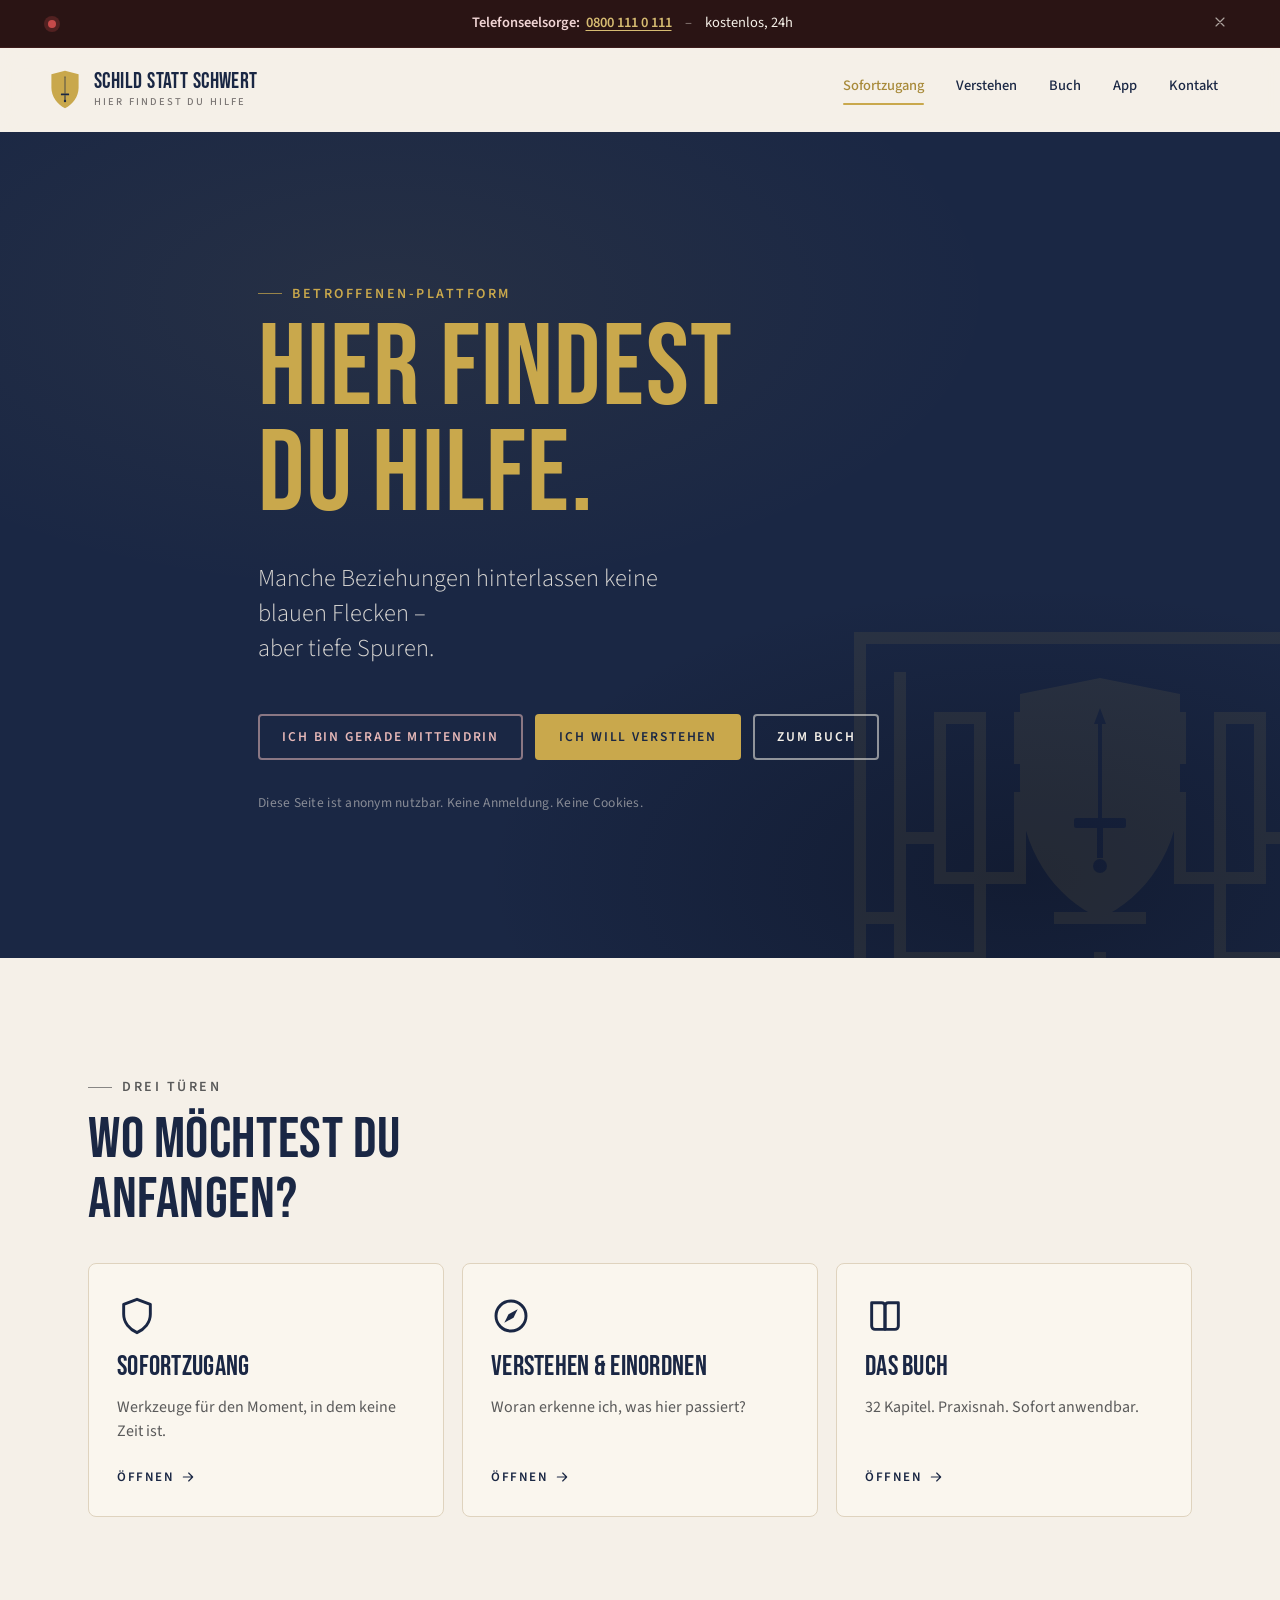
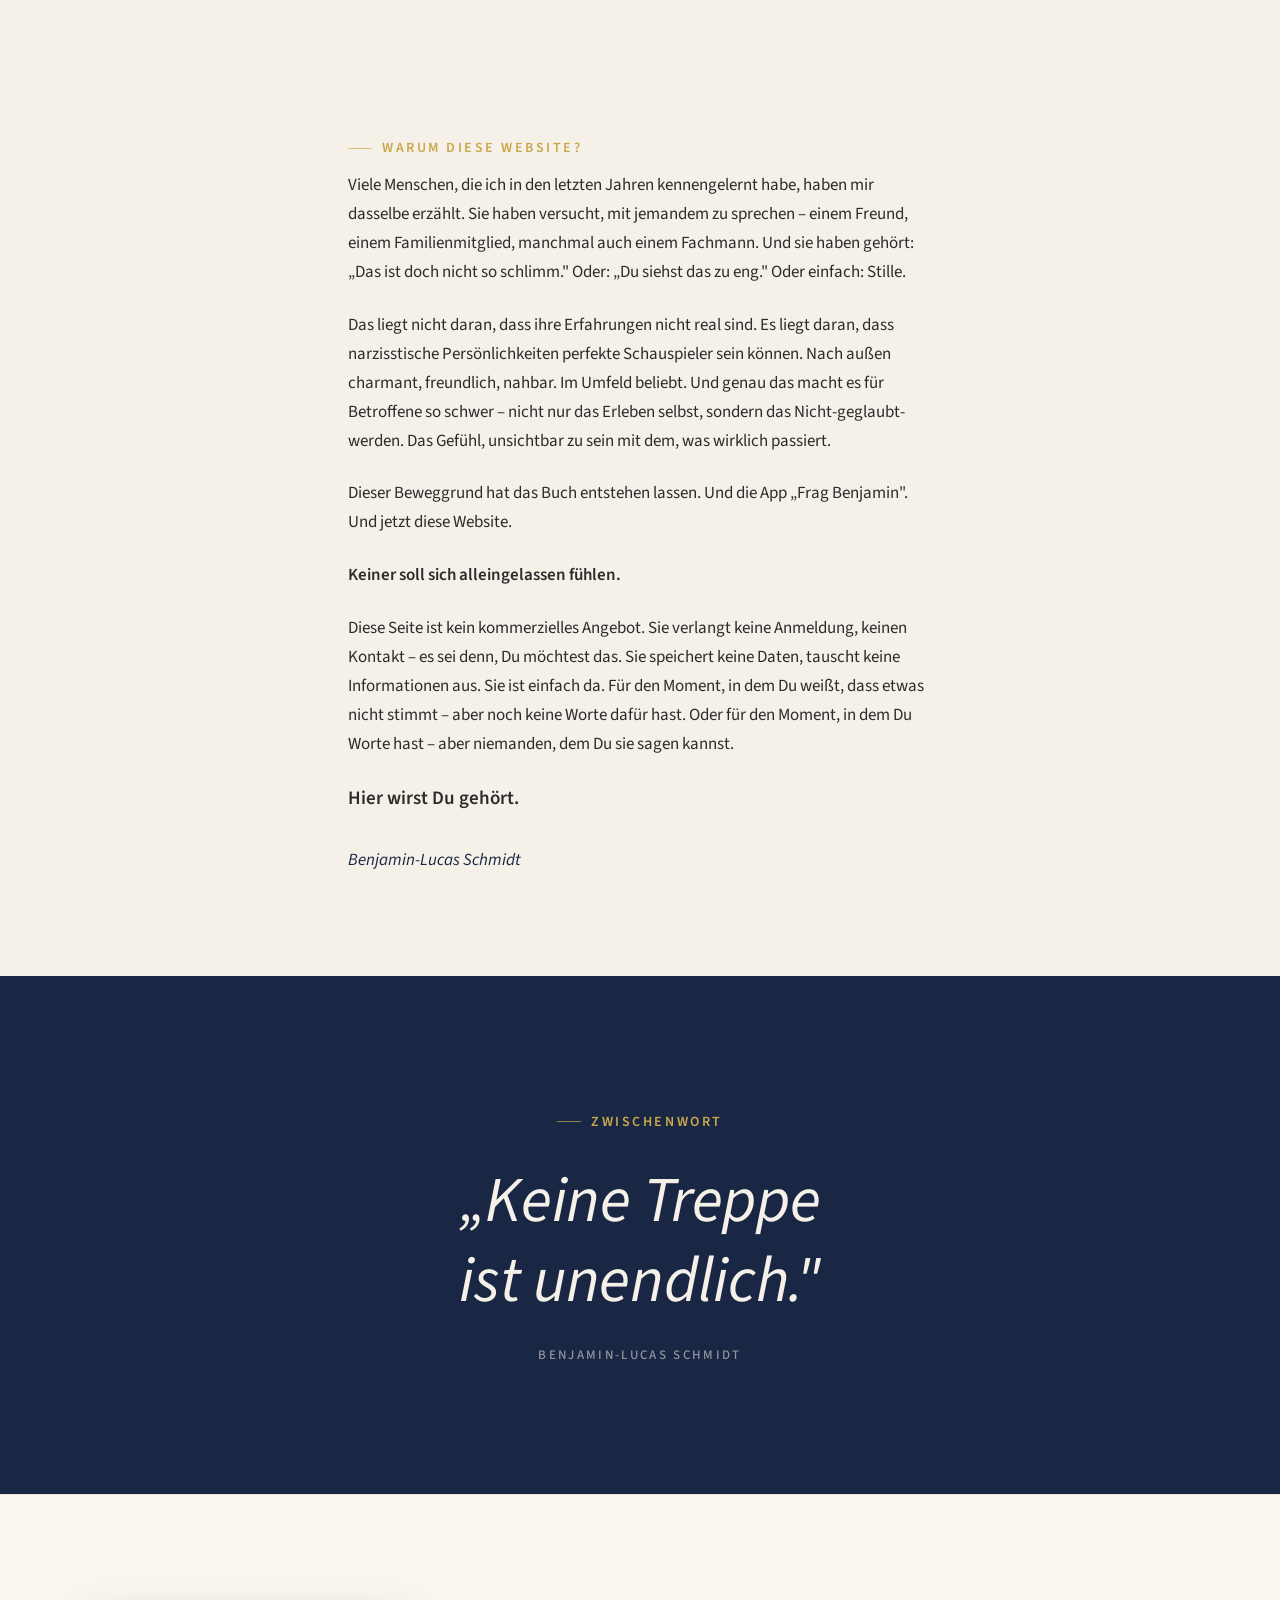
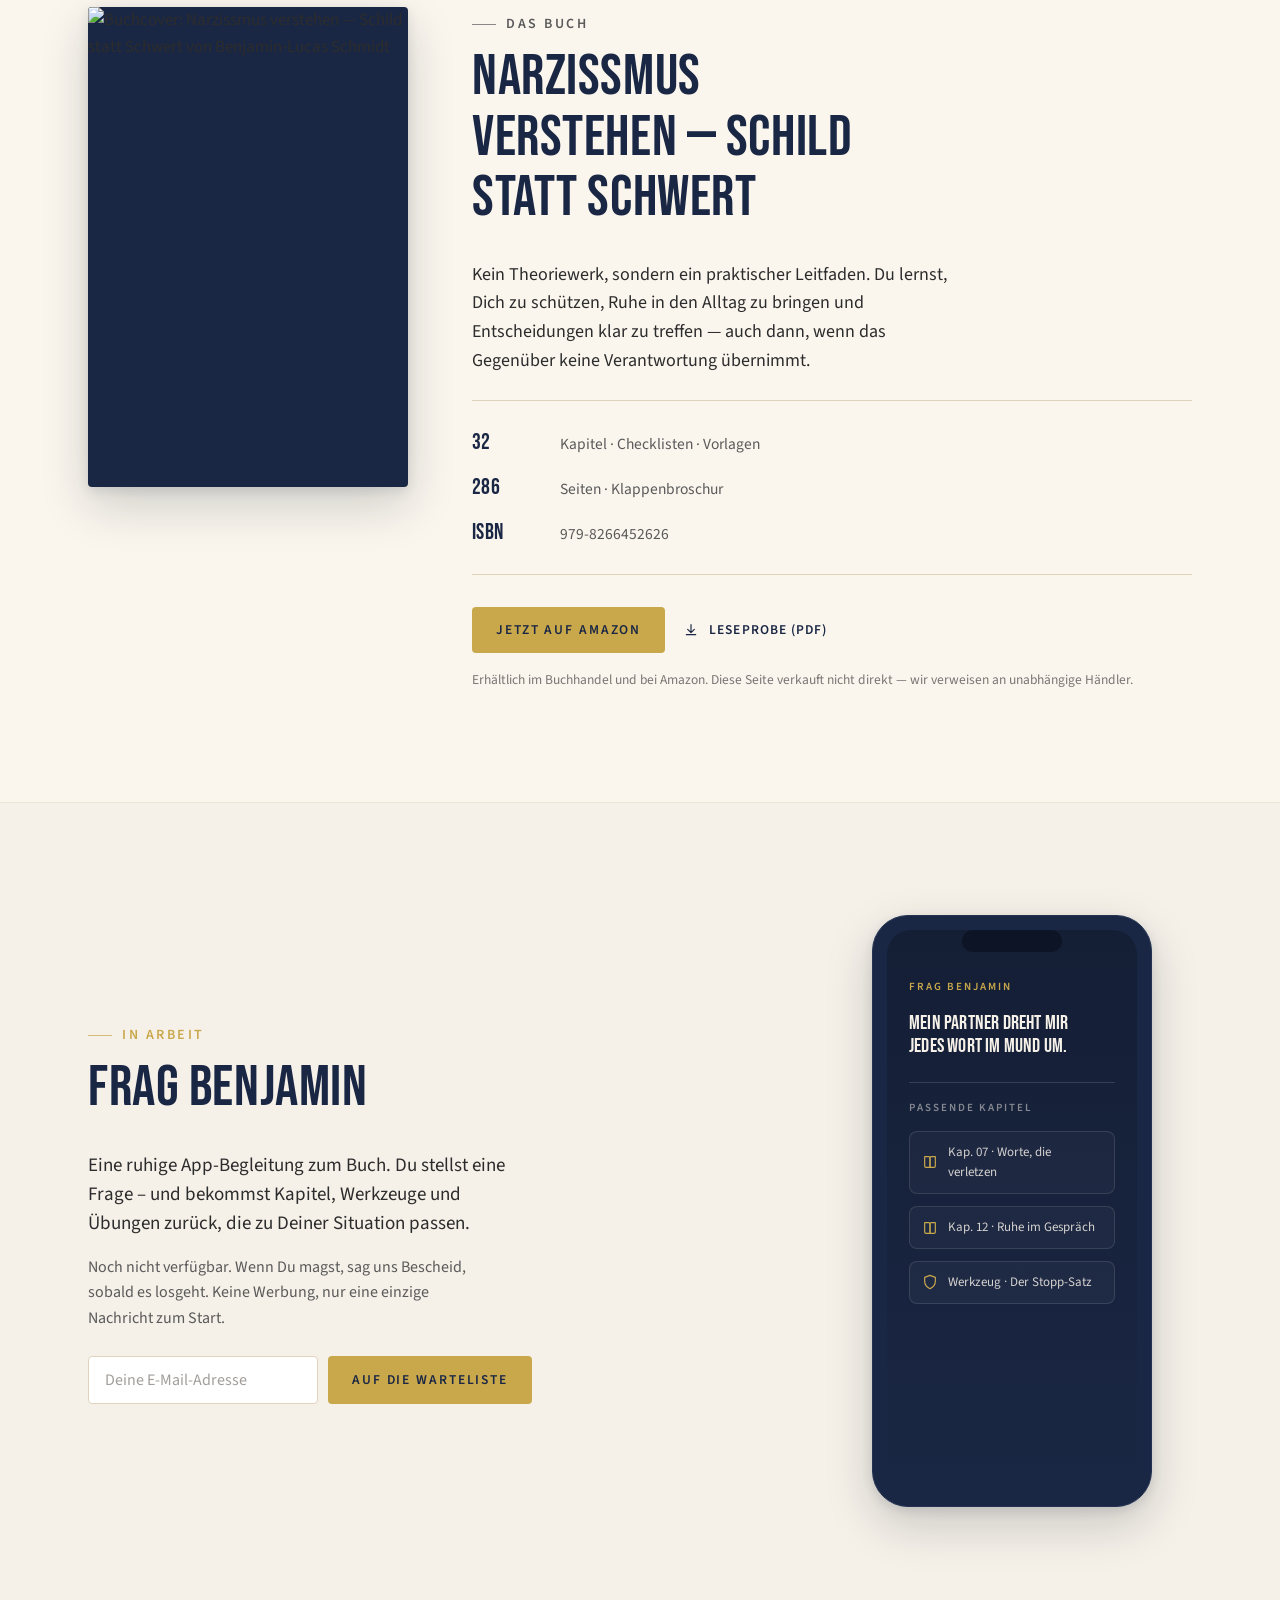
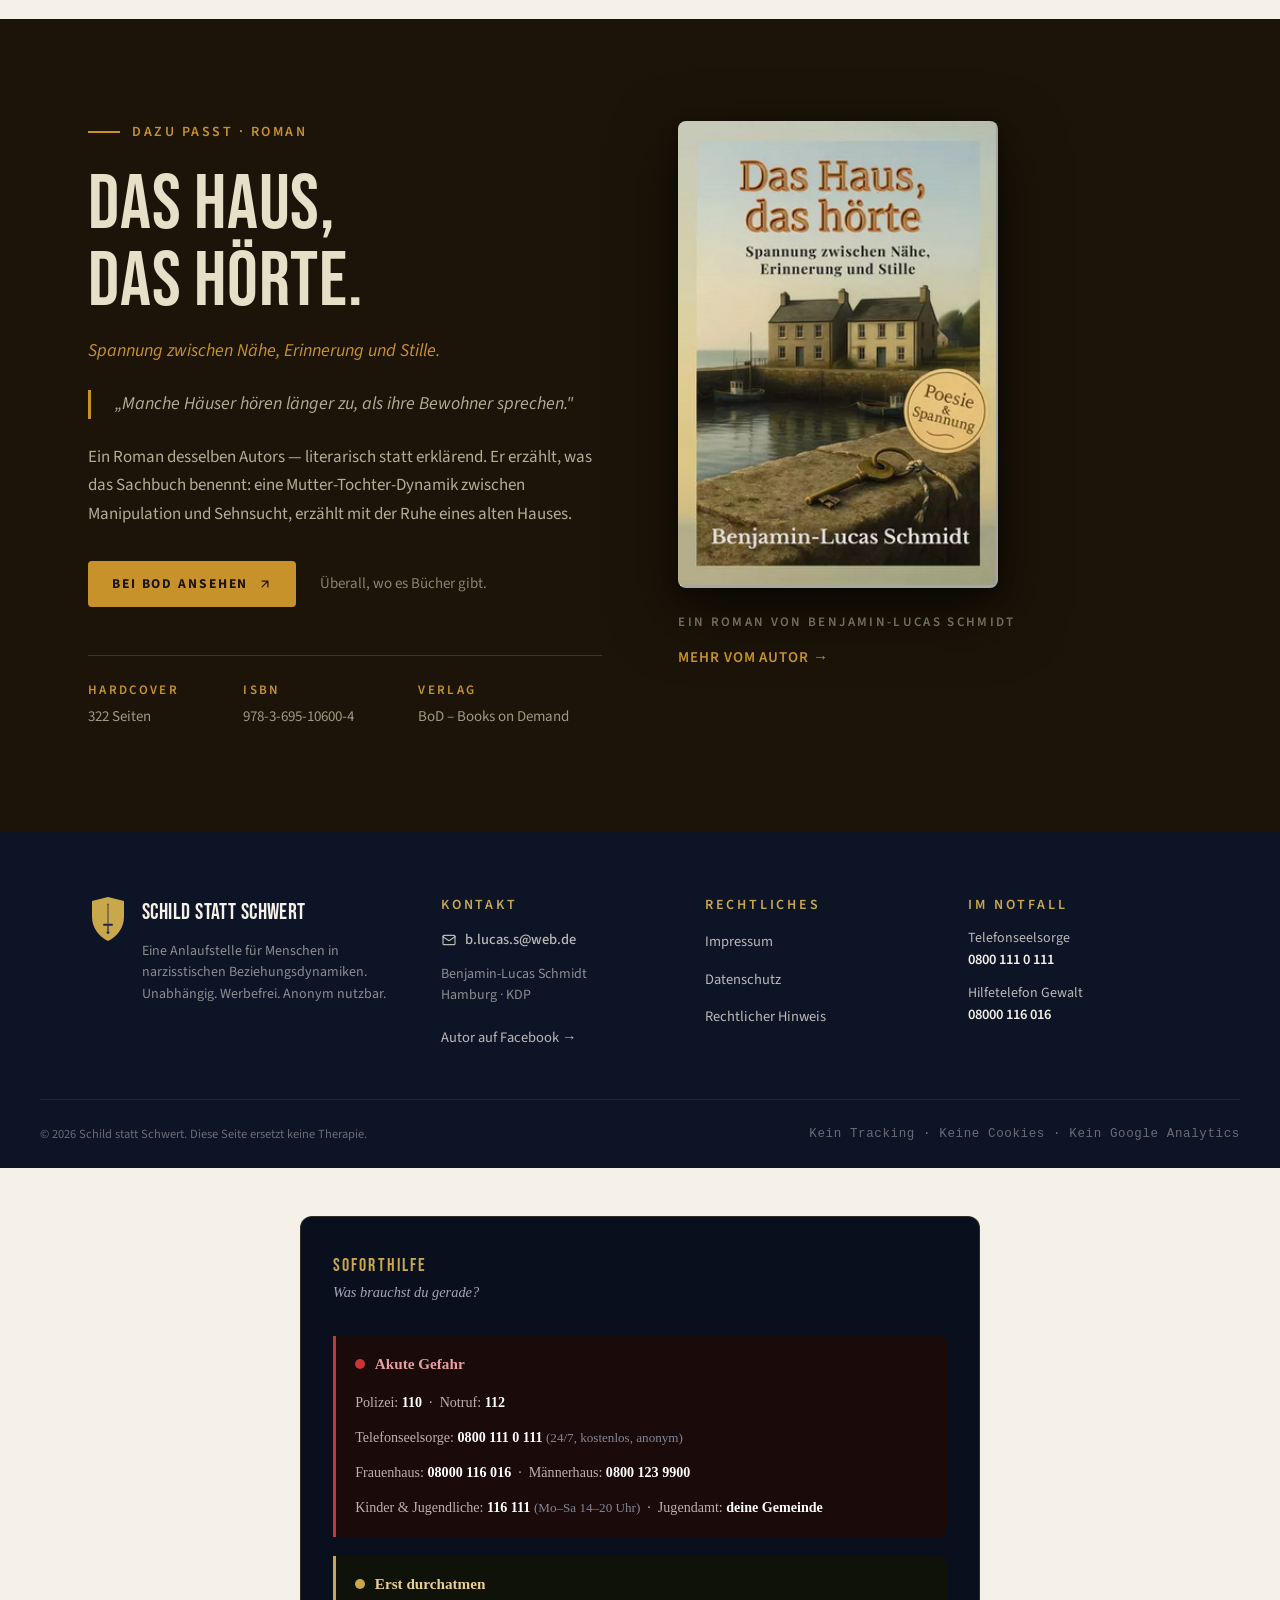
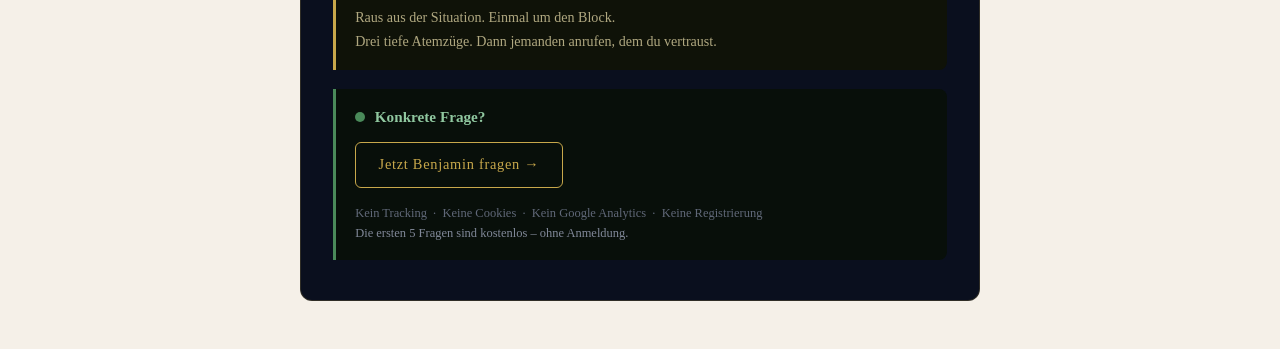
==== commit 7f0dc2e7: "Sofortzugang-Button auf #soforthilfe + Klartext-Müll entfernt Added a new section for immediate assi" ====
--- a/index.html
+++ b/index.html
@@ -297,7 +297,7 @@
     <h2 class="section-title">Wo möchtest Du anfangen?</h2>
     <div class="tueren__grid">
 
-      <a href="#tueren" class="tuer">
+      <a href="#soforthilfe" class="tuer">
         <svg class="icon tuer__icon" width="40" height="40" viewBox="0 0 24 24" fill="none"
              stroke="currentColor" stroke-width="1.75" stroke-linecap="round" stroke-linejoin="round" aria-hidden="true">
           <path d="M12 2 L20 5 V11 C20 16 16.5 20 12 22 C7.5 20 4 16 4 11 V5 Z"/>
@@ -738,12 +738,8 @@
 
 }());
 </script>
-Bitte öffne die Datei index.html im Repository BLS0815/frag-benjamin 
-(Branch: main) und füge direkt vor dem schließenden </body>-Tag 
-folgenden HTML-Block ein:
 
 <section id="soforthilfe" style="background:#0a0f1e;border:1px solid #c8a84b33;border-radius:12px;padding:2.5rem 2rem;margin:3rem auto;max-width:680px;font-family:Georgia,serif;"><h2 style="color:#c8a84b;font-size:1.1rem;letter-spacing:.12em;text-transform:uppercase;margin:0 0 .4rem 0;font-weight:normal;">Soforthilfe</h2><p style="color:#a0a8b8;font-size:.9rem;margin:0 0 2rem 0;font-style:italic;">Was brauchst du gerade?</p><div style="border-left:3px solid #cc3333;padding:1rem 1.2rem;margin-bottom:1.2rem;background:#1a0a0a;border-radius:0 8px 8px 0;"><div style="display:flex;align-items:center;gap:.6rem;margin-bottom:.8rem;"><span style="width:10px;height:10px;border-radius:50%;background:#cc3333;display:inline-block;flex-shrink:0;"></span><strong style="color:#e8a0a0;font-size:.95rem;">Akute Gefahr</strong></div><p style="color:#c0b0b0;font-size:.88rem;margin:0 0 .5rem 0;line-height:1.9;">Polizei: <strong style="color:#fff;">110</strong> &nbsp;·&nbsp; Notruf: <strong style="color:#fff;">112</strong></p><p style="color:#c0b0b0;font-size:.88rem;margin:0 0 .5rem 0;line-height:1.9;">Telefonseelsorge: <strong style="color:#fff;">0800 111 0 111</strong> <span style="color:#808898;font-size:.82rem;">(24/7, kostenlos, anonym)</span></p><p style="color:#c0b0b0;font-size:.88rem;margin:0 0 .5rem 0;line-height:1.9;">Frauenhaus: <strong style="color:#fff;">08000 116 016</strong> &nbsp;·&nbsp; Männerhaus: <strong style="color:#fff;">0800 123 9900</strong></p><p style="color:#c0b0b0;font-size:.88rem;margin:0;line-height:1.9;">Kinder &amp; Jugendliche: <strong style="color:#fff;">116 111</strong> <span style="color:#808898;font-size:.82rem;">(Mo–Sa 14–20 Uhr)</span> &nbsp;·&nbsp; Jugendamt: <strong style="color:#fff;">deine Gemeinde</strong></p></div><div style="border-left:3px solid #c8a84b;padding:1rem 1.2rem;margin-bottom:1.2rem;background:#0f1208;border-radius:0 8px 8px 0;"><div style="display:flex;align-items:center;gap:.6rem;margin-bottom:.6rem;"><span style="width:10px;height:10px;border-radius:50%;background:#c8a84b;display:inline-block;flex-shrink:0;"></span><strong style="color:#e8d090;font-size:.95rem;">Erst durchatmen</strong></div><p style="color:#b0a880;font-size:.88rem;margin:0;line-height:1.7;">Raus aus der Situation. Einmal um den Block.<br>Drei tiefe Atemzüge. Dann jemanden anrufen, dem du vertraust.</p></div><div style="border-left:3px solid #4a8a5a;padding:1rem 1.2rem;background:#080f0a;border-radius:0 8px 8px 0;"><div style="display:flex;align-items:center;gap:.6rem;margin-bottom:.8rem;"><span style="width:10px;height:10px;border-radius:50%;background:#4a8a5a;display:inline-block;flex-shrink:0;"></span><strong style="color:#90c8a0;font-size:.95rem;">Konkrete Frage?</strong></div><a href="https://frag-benjamin-production.up.railway.app/" target="_blank" style="display:inline-block;background:transparent;border:1px solid #c8a84b;color:#c8a84b;padding:.65rem 1.4rem;border-radius:6px;text-decoration:none;font-size:.9rem;letter-spacing:.05em;font-family:Georgia,serif;" onmouseover="this.style.background='#c8a84b';this.style.color='#0a0f1e';" onmouseout="this.style.background='transparent';this.style.color='#c8a84b';">Jetzt Benjamin fragen &rarr;</a><p style="color:#606878;font-size:.78rem;margin:1rem 0 0 0;line-height:1.6;font-family:Georgia,serif;">Kein Tracking &nbsp;·&nbsp; Keine Cookies &nbsp;·&nbsp; Kein Google Analytics &nbsp;·&nbsp; Keine Registrierung<br><span style="color:#808898;">Die ersten 5 Fragen sind kostenlos – ohne Anmeldung.</span></p></div></section>
 
-Danach committen mit der Message "Soforthilfe-Section eingefügt" 
-und pushen damit Netlify automatisch deployed.</body>
+</body>
 </html>
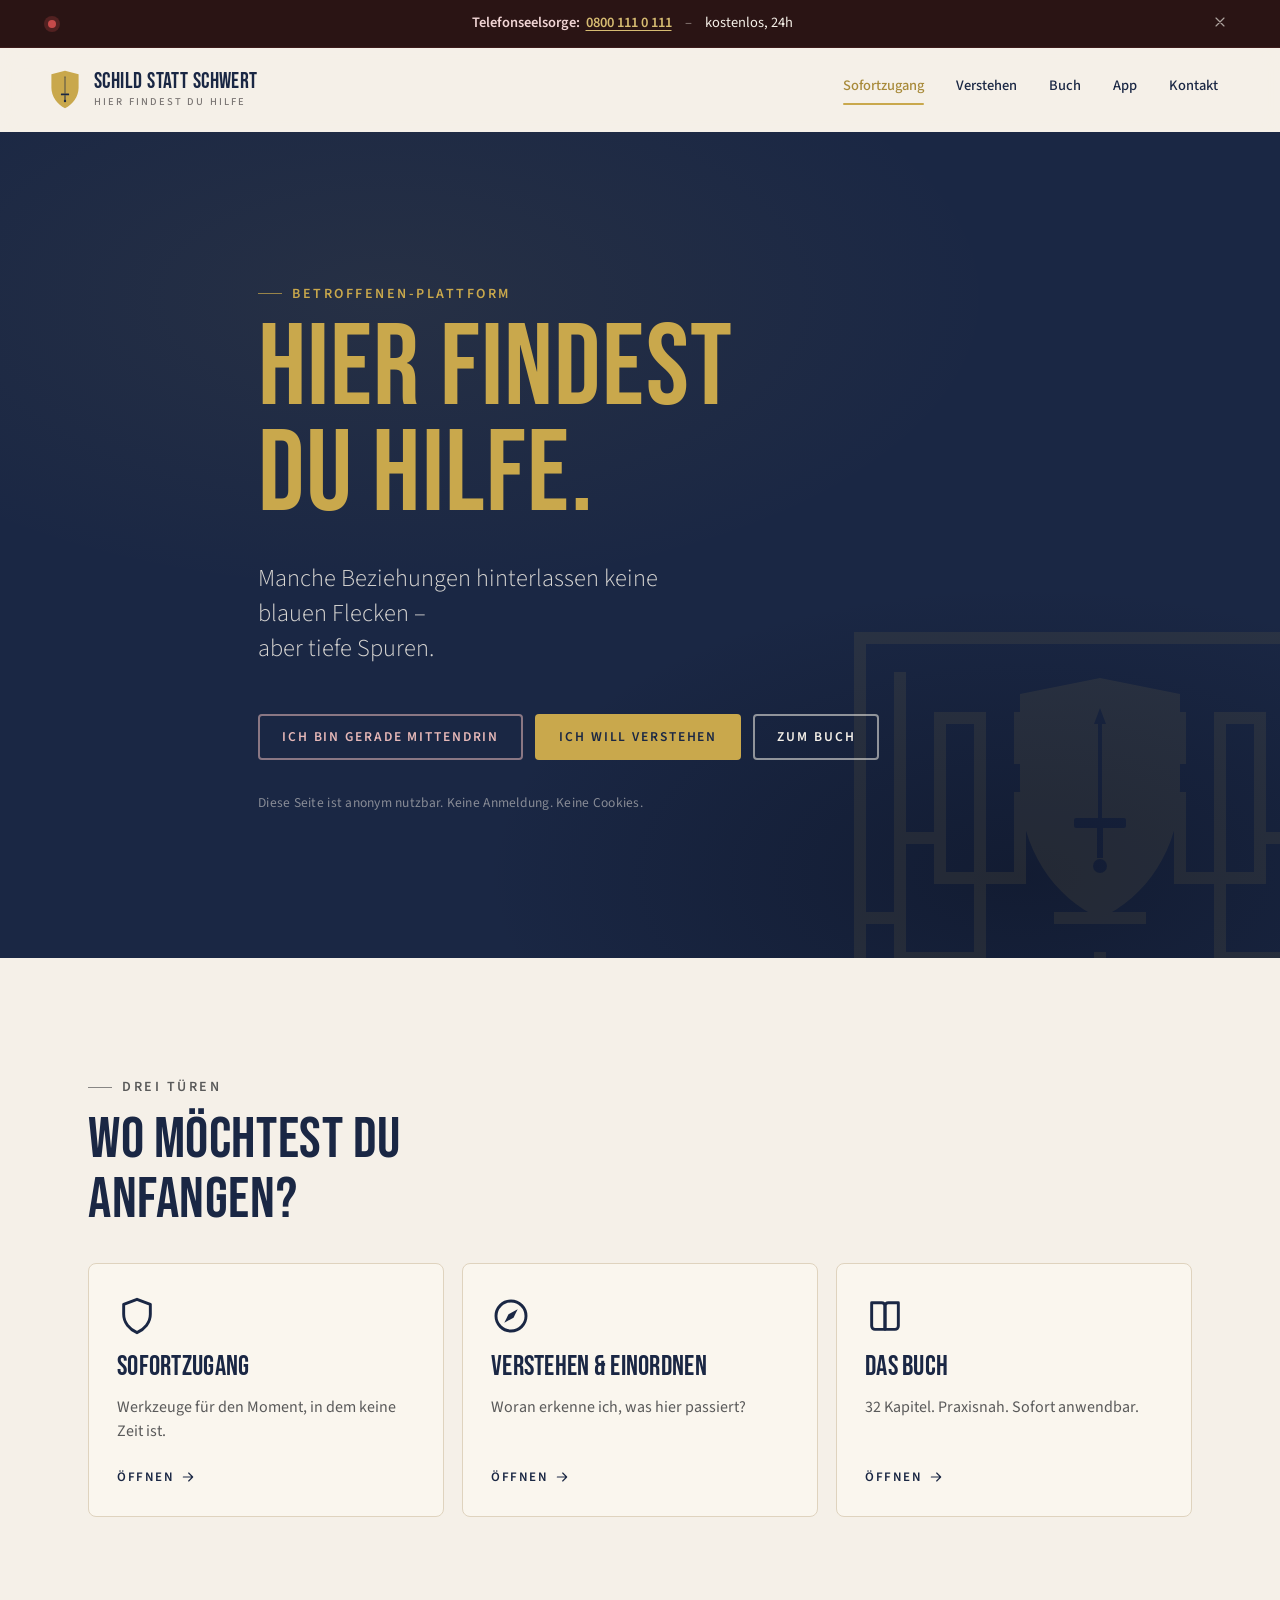
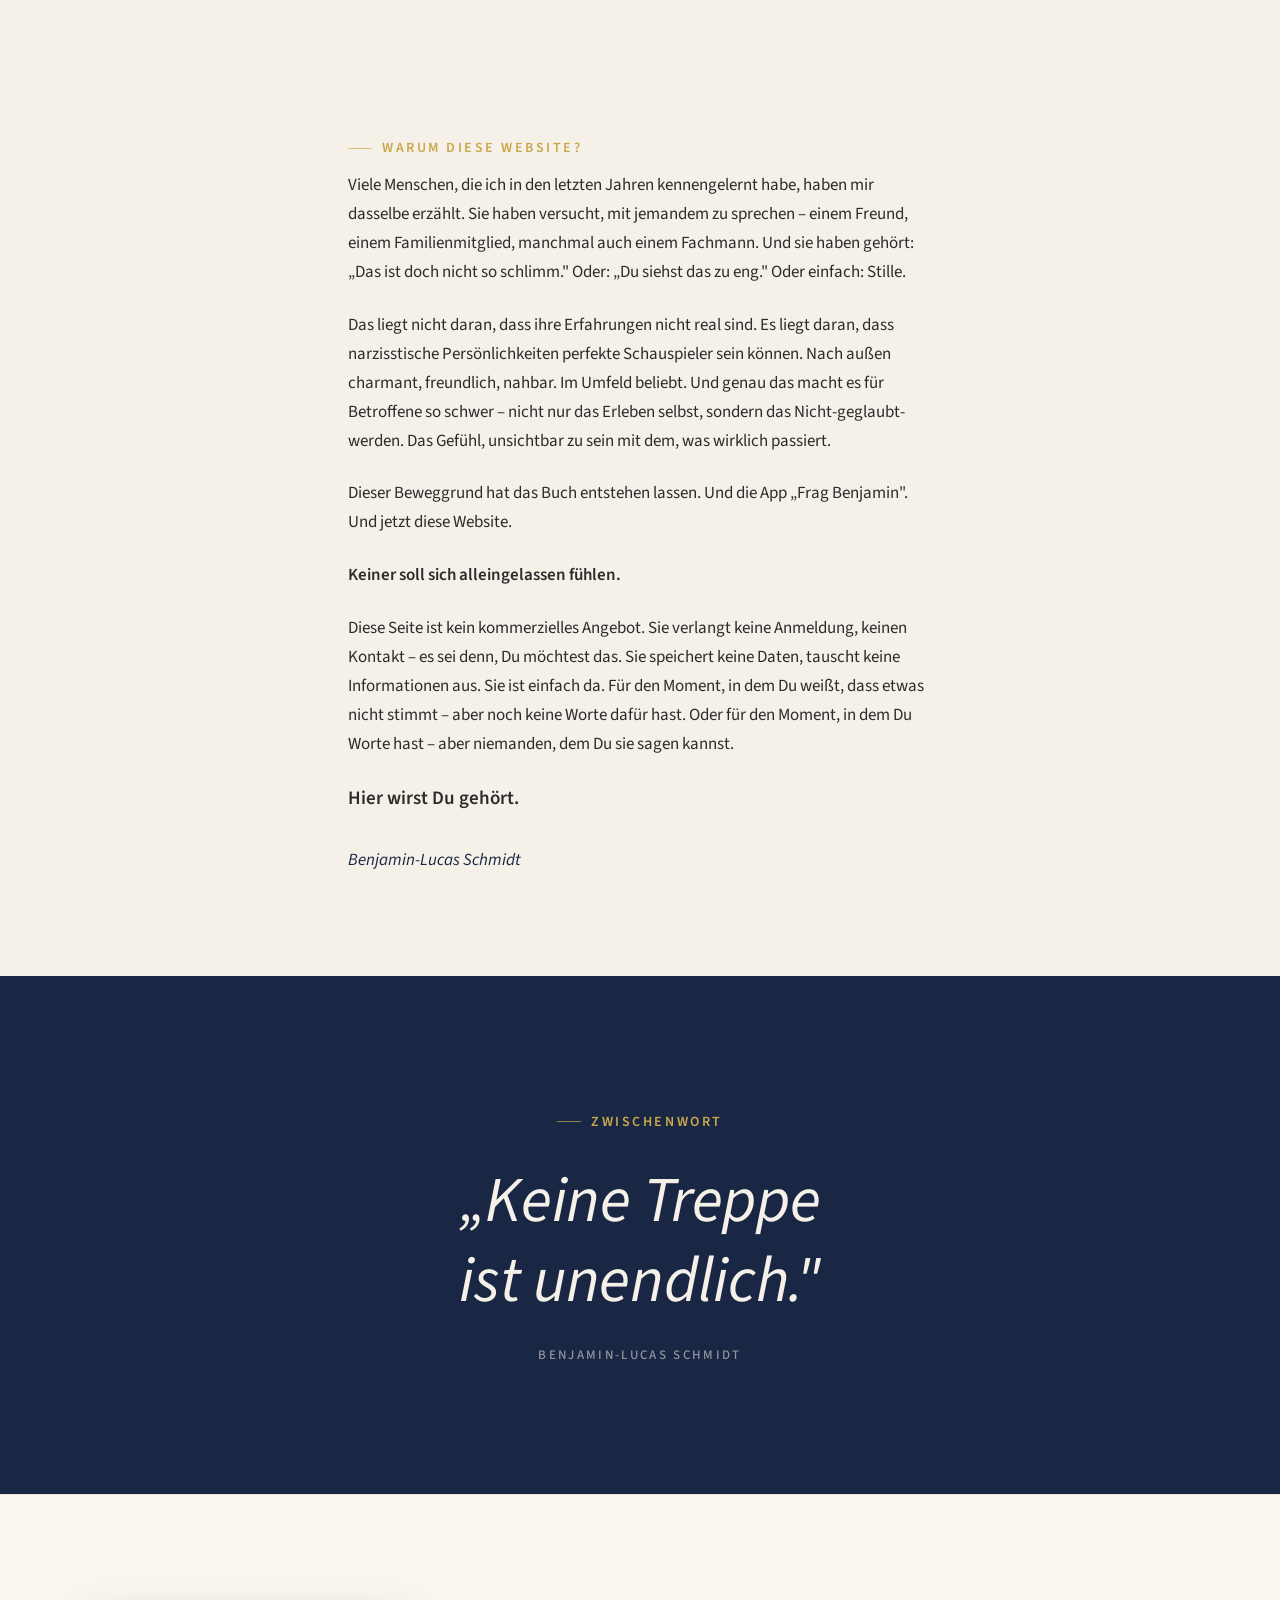
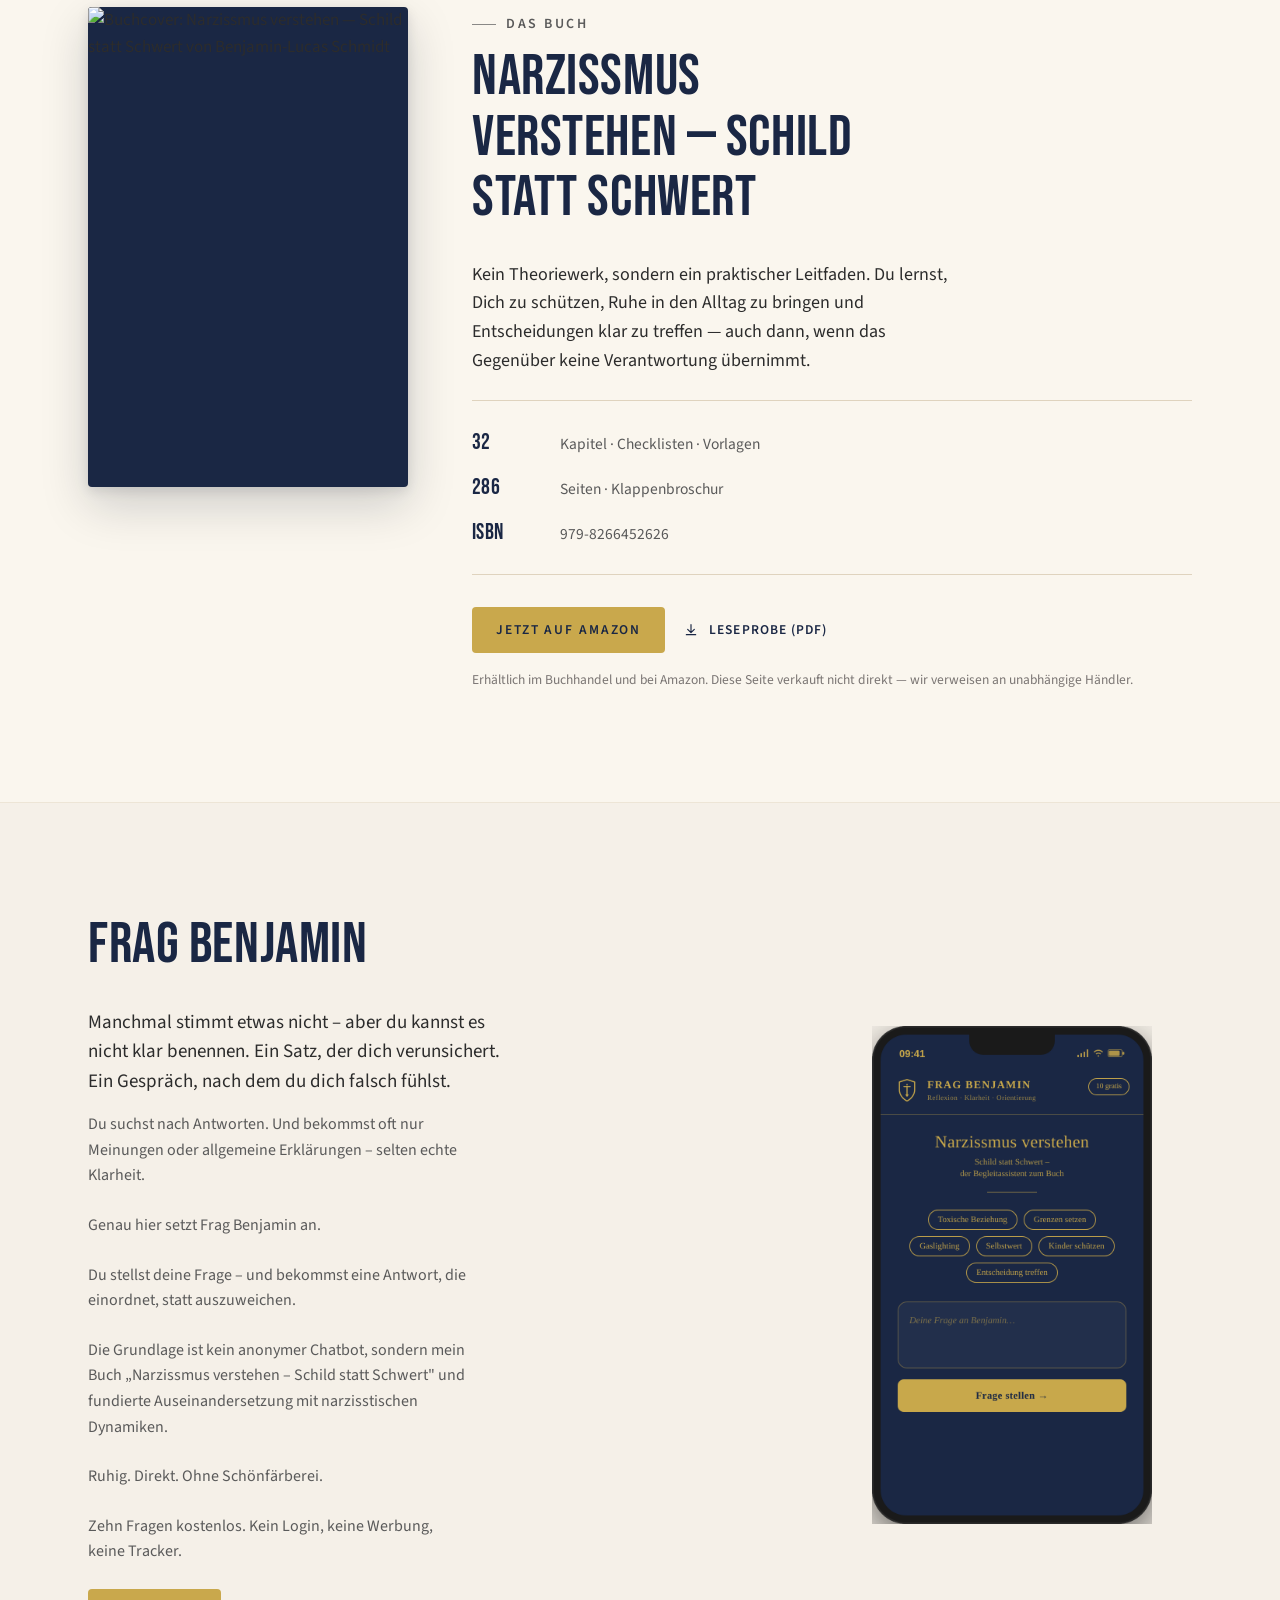
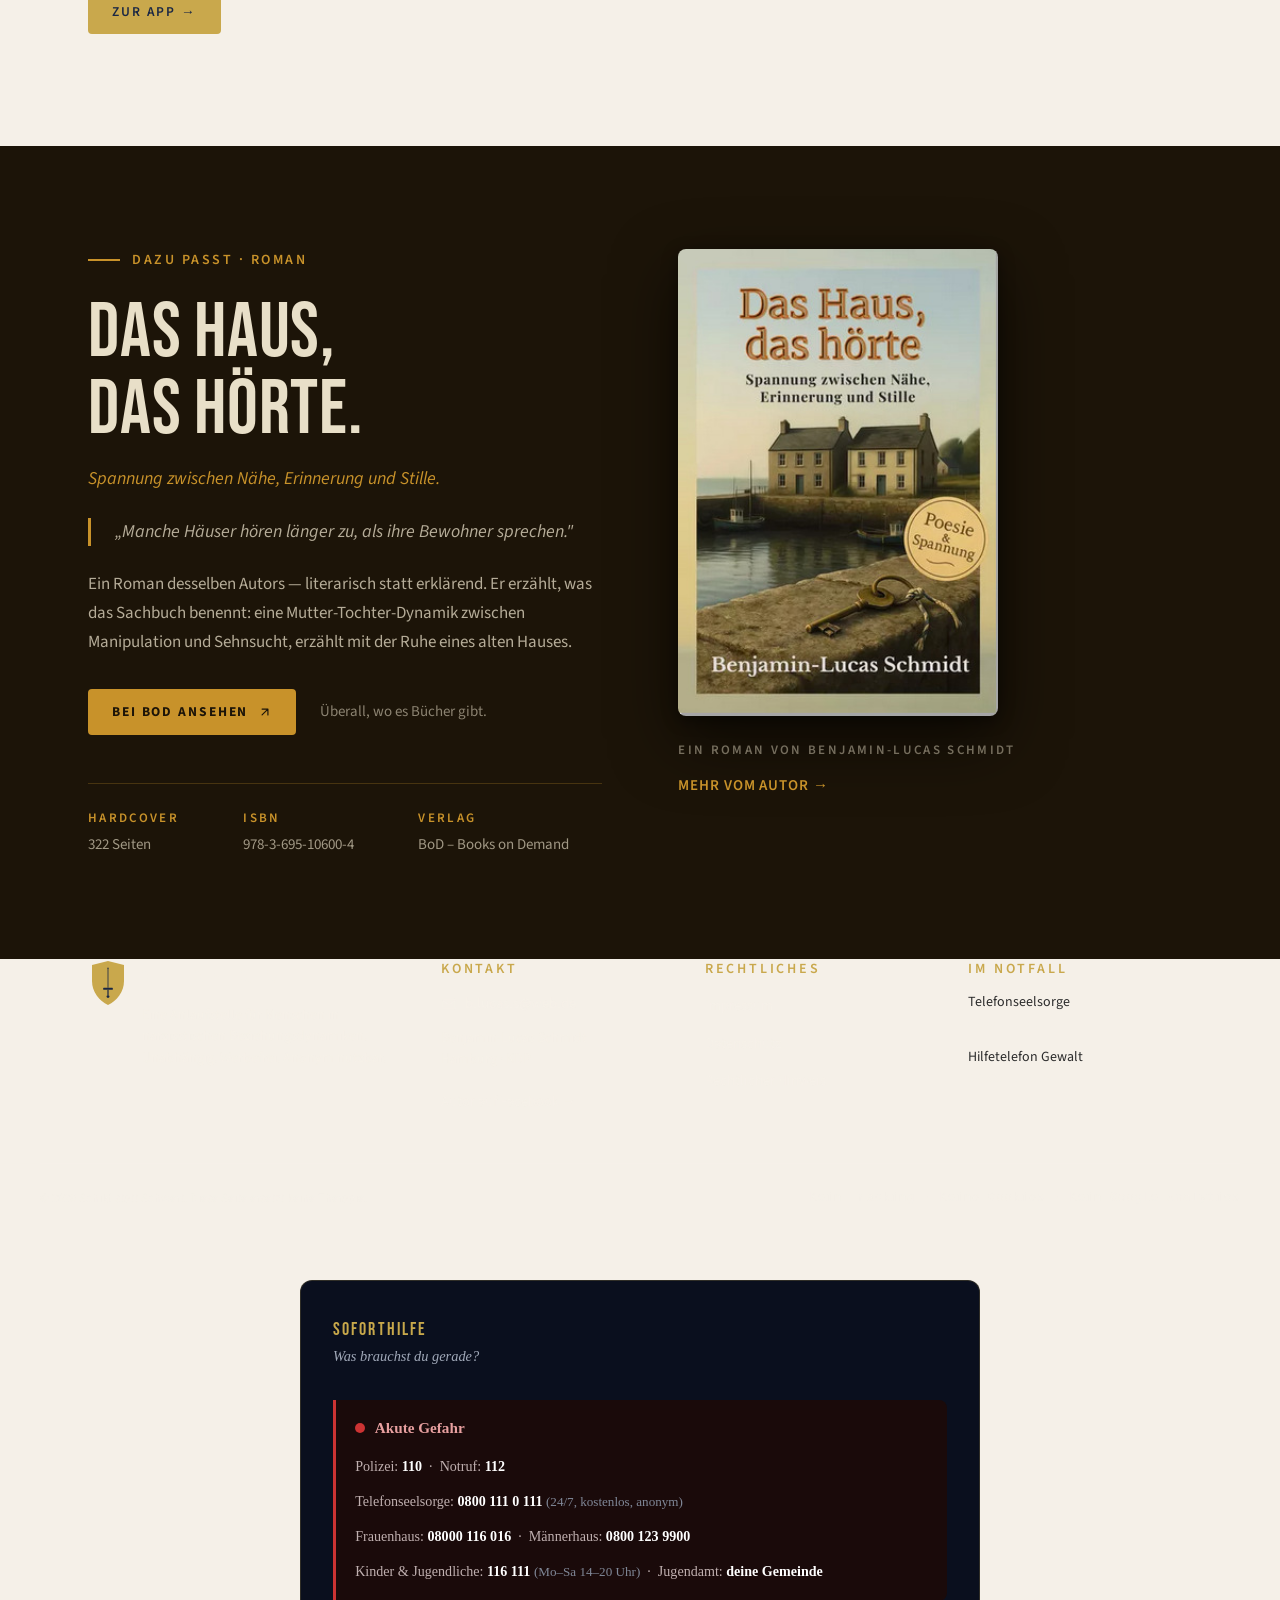
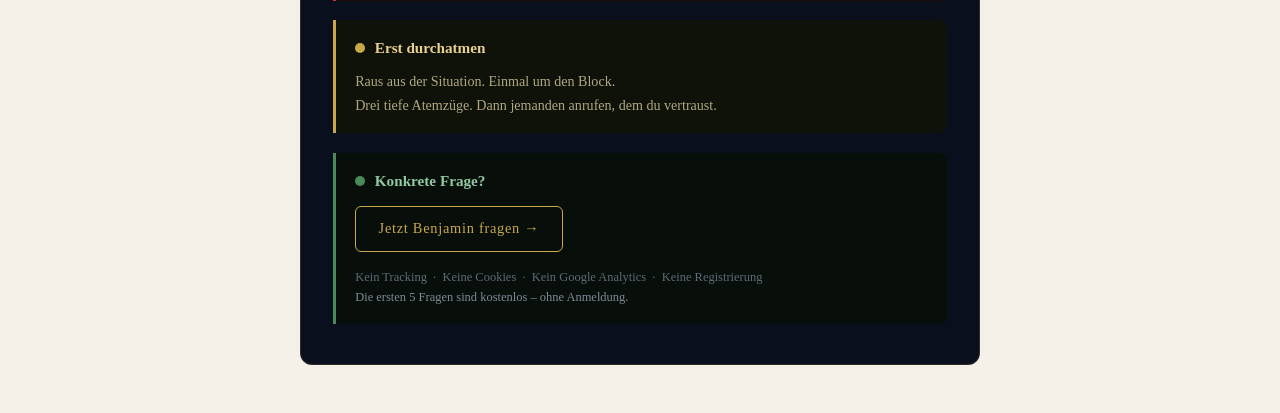
==== commit 431ee55a: "Frag-Benjamin-Block überarbeitet: App ist live, neuer Text, neues Mockup Removed the waitlist form a" ====
--- a/index.html
+++ b/index.html
@@ -313,7 +313,7 @@
         </span>
       </a>
 
-      <a href="#tueren" class="tuer">
+            <a href="verstehen.html" class="tuer">
         <svg class="icon tuer__icon" width="40" height="40" viewBox="0 0 24 24" fill="none"
              stroke="currentColor" stroke-width="1.75" stroke-linecap="round" stroke-linejoin="round" aria-hidden="true">
           <circle cx="12" cy="12" r="9"/>
@@ -432,70 +432,40 @@
 <section class="app-teaser" id="app">
   <div class="container app-teaser__grid">
     <div class="app-teaser__copy">
-      <p class="eyebrow eyebrow--gold">In Arbeit</p>
       <h2 class="section-title">Frag Benjamin</h2>
       <p class="app-teaser__lead">
-        Eine ruhige App-Begleitung zum Buch. Du stellst eine Frage –
-        und bekommst Kapitel, Werkzeuge und Übungen zurück, die zu Deiner Situation passen.
+        Manchmal stimmt etwas nicht – aber du kannst es nicht klar benennen.
+        Ein Satz, der dich verunsichert. Ein Gespräch, nach dem du dich falsch fühlst.
       </p>
       <p class="app-teaser__body">
-        Noch nicht verfügbar. Wenn Du magst, sag uns Bescheid, sobald es losgeht.
-        Keine Werbung, nur eine einzige Nachricht zum Start.
-      </p>
-
-      <!--
-        Formspree: Trage Deine eigene Formspree-ID ein (nach https://formspree.io registrieren).
-        Ersetze IHRE_FORMSPREE_ID mit der ID aus Deinem Formspree-Dashboard.
-      -->
-      <form class="app-teaser__form" id="waitlist-form"
-            action="https://formspree.io/f/IHRE_FORMSPREE_ID"
-            method="POST">
-        <input type="hidden" name="_subject" value="Warteliste: Frag Benjamin">
-        <div class="app-teaser__form-field">
-          <input type="email" name="email" class="field"
-                 placeholder="Deine E-Mail-Adresse" required
-                 aria-label="E-Mail-Adresse für die Warteliste">
-        </div>
-        <button type="submit" class="btn btn-primary btn-md">Auf die Warteliste</button>
-      </form>
-      <div class="app-teaser__sent" id="waitlist-sent" role="status" hidden>
-        Danke. Wir melden uns, sobald die App startet.
-      </div>
-    </div>
-
-    <div class="app-teaser__visual" aria-hidden="true">
-      <div class="phone">
-        <div class="phone__notch"></div>
-        <div class="phone__screen">
-          <div class="phone__eyebrow">Frag Benjamin</div>
-          <div class="phone__q">Mein Partner dreht mir<br>jedes Wort im Mund um.</div>
-          <div class="phone__sep"></div>
-          <div class="phone__label">Passende Kapitel</div>
-          <div class="phone__row">
-            <svg class="icon" width="16" height="16" viewBox="0 0 24 24" fill="none"
-                 stroke="currentColor" stroke-width="1.75" stroke-linecap="round" stroke-linejoin="round">
-              <path d="M4 4 H10 C11.1 4 12 4.9 12 6 V20 H6 C4.9 20 4 19.1 4 18 Z"/>
-              <path d="M20 4 H14 C12.9 4 12 4.9 12 6 V20 H18 C19.1 20 20 19.1 20 18 Z"/>
-            </svg>
-            Kap. 07 · Worte, die verletzen
-          </div>
-          <div class="phone__row">
-            <svg class="icon" width="16" height="16" viewBox="0 0 24 24" fill="none"
-                 stroke="currentColor" stroke-width="1.75" stroke-linecap="round" stroke-linejoin="round">
-              <path d="M4 4 H10 C11.1 4 12 4.9 12 6 V20 H6 C4.9 20 4 19.1 4 18 Z"/>
-              <path d="M20 4 H14 C12.9 4 12 4.9 12 6 V20 H18 C19.1 20 20 19.1 20 18 Z"/>
-            </svg>
-            Kap. 12 · Ruhe im Gespräch
-          </div>
-          <div class="phone__row">
-            <svg class="icon" width="16" height="16" viewBox="0 0 24 24" fill="none"
-                 stroke="currentColor" stroke-width="1.75" stroke-linecap="round" stroke-linejoin="round">
-              <path d="M12 2 L20 5 V11 C20 16 16.5 20 12 22 C7.5 20 4 16 4 11 V5 Z"/>
-            </svg>
-            Werkzeug · Der Stopp-Satz
-          </div>
-        </div>
-      </div>
+        Du suchst nach Antworten. Und bekommst oft nur Meinungen oder
+        allgemeine Erklärungen – selten echte Klarheit.
+      </p>
+      <p class="app-teaser__body">Genau hier setzt Frag Benjamin an.</p>
+      <p class="app-teaser__body">
+        Du stellst deine Frage – und bekommst eine Antwort, die einordnet,
+        statt auszuweichen.
+      </p>
+      <p class="app-teaser__body">
+        Die Grundlage ist kein anonymer Chatbot, sondern mein Buch
+        „Narzissmus verstehen – Schild statt Schwert" und fundierte
+        Auseinandersetzung mit narzisstischen Dynamiken.
+      </p>
+      <p class="app-teaser__body">Ruhig. Direkt. Ohne Schönfärberei.</p>
+      <p class="app-teaser__body">
+        Zehn Fragen kostenlos. Kein Login, keine Werbung, keine Tracker.
+      </p>
+
+      <a href="https://frag-benjamin-production.up.railway.app/"
+         class="btn btn-primary btn-md"
+         target="_blank" rel="noopener noreferrer">
+        Zur App →
+      </a>
+    </div>
+
+    <div class="app-teaser__visual">
+      <img src="project/assets/frag-benjamin-mobile.png"
+           alt="Frag Benjamin – die App auf dem Smartphone">
     </div>
   </div>
 </section>
@@ -704,39 +674,12 @@
       });
     }, { rootMargin: '-20% 0px -60% 0px' });
 
-    document.querySelectorAll('section[id], footer[id]').forEach(function (el) {
-      observer.observe(el);
+      document.querySelectorAll('section[id], footer[id]').forEach(function (el) {
+        observer.observe(el);
     });
   }
 
-  /* --- Wartelisten-Formular (Formspree AJAX) --- */
-  var form = document.getElementById('waitlist-form');
-  var sent = document.getElementById('waitlist-sent');
-
-  form.addEventListener('submit', function (e) {
-    e.preventDefault();
-    var btn = form.querySelector('[type="submit"]');
-    btn.disabled = true;
-    btn.textContent = 'Wird gesendet …';
-
-    fetch(form.action, {
-      method: 'POST',
-      body: new FormData(form),
-      headers: { 'Accept': 'application/json' }
-    }).then(function (response) {
-      if (response.ok) {
-        form.hidden = true;
-        sent.hidden = false;
-      } else {
-        /* Fallback: normales Submit, wenn AJAX fehlschlägt */
-        form.submit();
-      }
-    }).catch(function () {
-      form.submit();
-    });
-  });
-
-}());
+ }());
 </script>
 
 <section id="soforthilfe" style="background:#0a0f1e;border:1px solid #c8a84b33;border-radius:12px;padding:2.5rem 2rem;margin:3rem auto;max-width:680px;font-family:Georgia,serif;"><h2 style="color:#c8a84b;font-size:1.1rem;letter-spacing:.12em;text-transform:uppercase;margin:0 0 .4rem 0;font-weight:normal;">Soforthilfe</h2><p style="color:#a0a8b8;font-size:.9rem;margin:0 0 2rem 0;font-style:italic;">Was brauchst du gerade?</p><div style="border-left:3px solid #cc3333;padding:1rem 1.2rem;margin-bottom:1.2rem;background:#1a0a0a;border-radius:0 8px 8px 0;"><div style="display:flex;align-items:center;gap:.6rem;margin-bottom:.8rem;"><span style="width:10px;height:10px;border-radius:50%;background:#cc3333;display:inline-block;flex-shrink:0;"></span><strong style="color:#e8a0a0;font-size:.95rem;">Akute Gefahr</strong></div><p style="color:#c0b0b0;font-size:.88rem;margin:0 0 .5rem 0;line-height:1.9;">Polizei: <strong style="color:#fff;">110</strong> &nbsp;·&nbsp; Notruf: <strong style="color:#fff;">112</strong></p><p style="color:#c0b0b0;font-size:.88rem;margin:0 0 .5rem 0;line-height:1.9;">Telefonseelsorge: <strong style="color:#fff;">0800 111 0 111</strong> <span style="color:#808898;font-size:.82rem;">(24/7, kostenlos, anonym)</span></p><p style="color:#c0b0b0;font-size:.88rem;margin:0 0 .5rem 0;line-height:1.9;">Frauenhaus: <strong style="color:#fff;">08000 116 016</strong> &nbsp;·&nbsp; Männerhaus: <strong style="color:#fff;">0800 123 9900</strong></p><p style="color:#c0b0b0;font-size:.88rem;margin:0;line-height:1.9;">Kinder &amp; Jugendliche: <strong style="color:#fff;">116 111</strong> <span style="color:#808898;font-size:.82rem;">(Mo–Sa 14–20 Uhr)</span> &nbsp;·&nbsp; Jugendamt: <strong style="color:#fff;">deine Gemeinde</strong></p></div><div style="border-left:3px solid #c8a84b;padding:1rem 1.2rem;margin-bottom:1.2rem;background:#0f1208;border-radius:0 8px 8px 0;"><div style="display:flex;align-items:center;gap:.6rem;margin-bottom:.6rem;"><span style="width:10px;height:10px;border-radius:50%;background:#c8a84b;display:inline-block;flex-shrink:0;"></span><strong style="color:#e8d090;font-size:.95rem;">Erst durchatmen</strong></div><p style="color:#b0a880;font-size:.88rem;margin:0;line-height:1.7;">Raus aus der Situation. Einmal um den Block.<br>Drei tiefe Atemzüge. Dann jemanden anrufen, dem du vertraust.</p></div><div style="border-left:3px solid #4a8a5a;padding:1rem 1.2rem;background:#080f0a;border-radius:0 8px 8px 0;"><div style="display:flex;align-items:center;gap:.6rem;margin-bottom:.8rem;"><span style="width:10px;height:10px;border-radius:50%;background:#4a8a5a;display:inline-block;flex-shrink:0;"></span><strong style="color:#90c8a0;font-size:.95rem;">Konkrete Frage?</strong></div><a href="https://frag-benjamin-production.up.railway.app/" target="_blank" style="display:inline-block;background:transparent;border:1px solid #c8a84b;color:#c8a84b;padding:.65rem 1.4rem;border-radius:6px;text-decoration:none;font-size:.9rem;letter-spacing:.05em;font-family:Georgia,serif;" onmouseover="this.style.background='#c8a84b';this.style.color='#0a0f1e';" onmouseout="this.style.background='transparent';this.style.color='#c8a84b';">Jetzt Benjamin fragen &rarr;</a><p style="color:#606878;font-size:.78rem;margin:1rem 0 0 0;line-height:1.6;font-family:Georgia,serif;">Kein Tracking &nbsp;·&nbsp; Keine Cookies &nbsp;·&nbsp; Kein Google Analytics &nbsp;·&nbsp; Keine Registrierung<br><span style="color:#808898;">Die ersten 5 Fragen sind kostenlos – ohne Anmeldung.</span></p></div></section>
--- a/project/site.css
+++ b/project/site.css
@@ -416,13 +416,17 @@
 }
 .phone__row .icon { color: var(--gold-500); flex: 0 0 16px; }
 
+.app-teaser__visual img { width: 280px; max-width: 100%; height: auto; display: block; }
+
 @media (max-width: 820px) {
   .app-teaser__grid { grid-template-columns: 1fr; gap: 40px; }
   .app-teaser__visual { order: -1; }
   .phone { width: 240px; }
+  .app-teaser__visual img { width: 240px; }
 }
 
 /* -------- FOOTER -------- */
+.site-footer {
 .site-footer {
   background: var(--marine-900);
   color: rgba(245,240,232,.75);
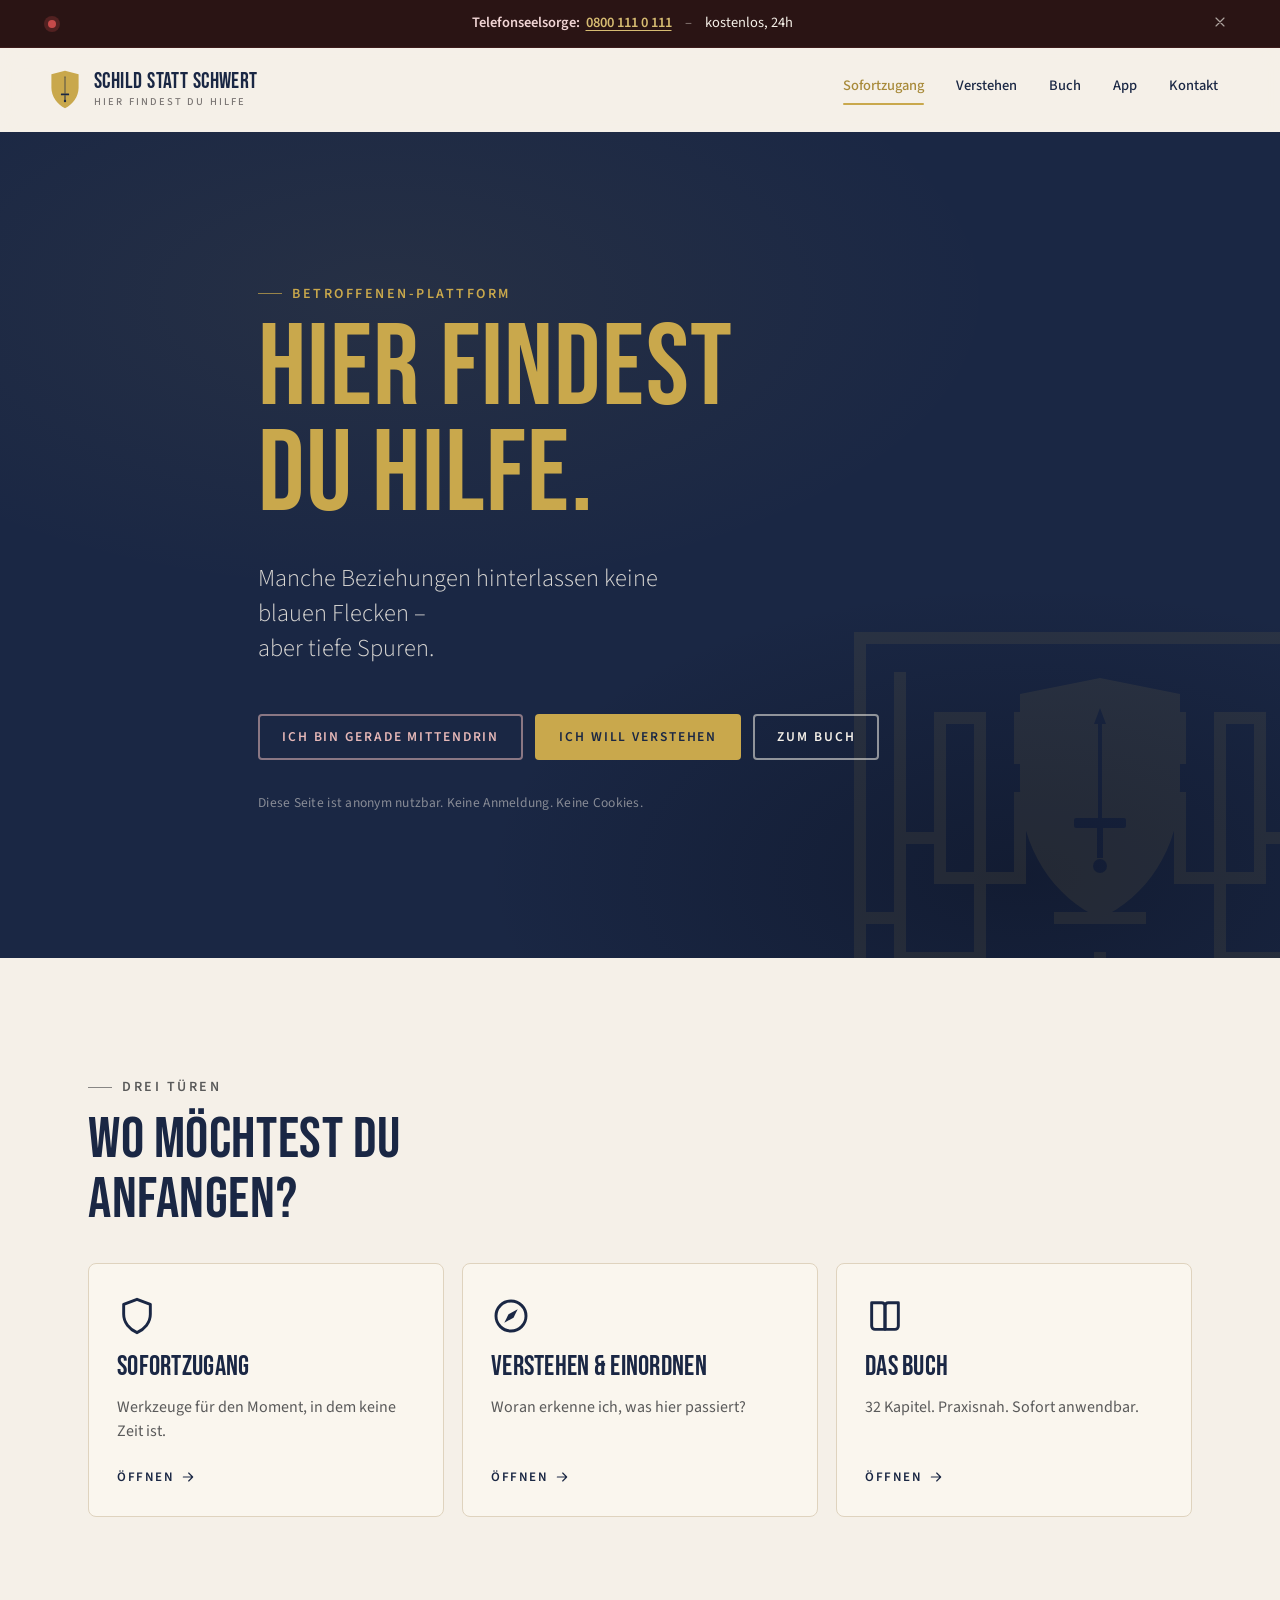
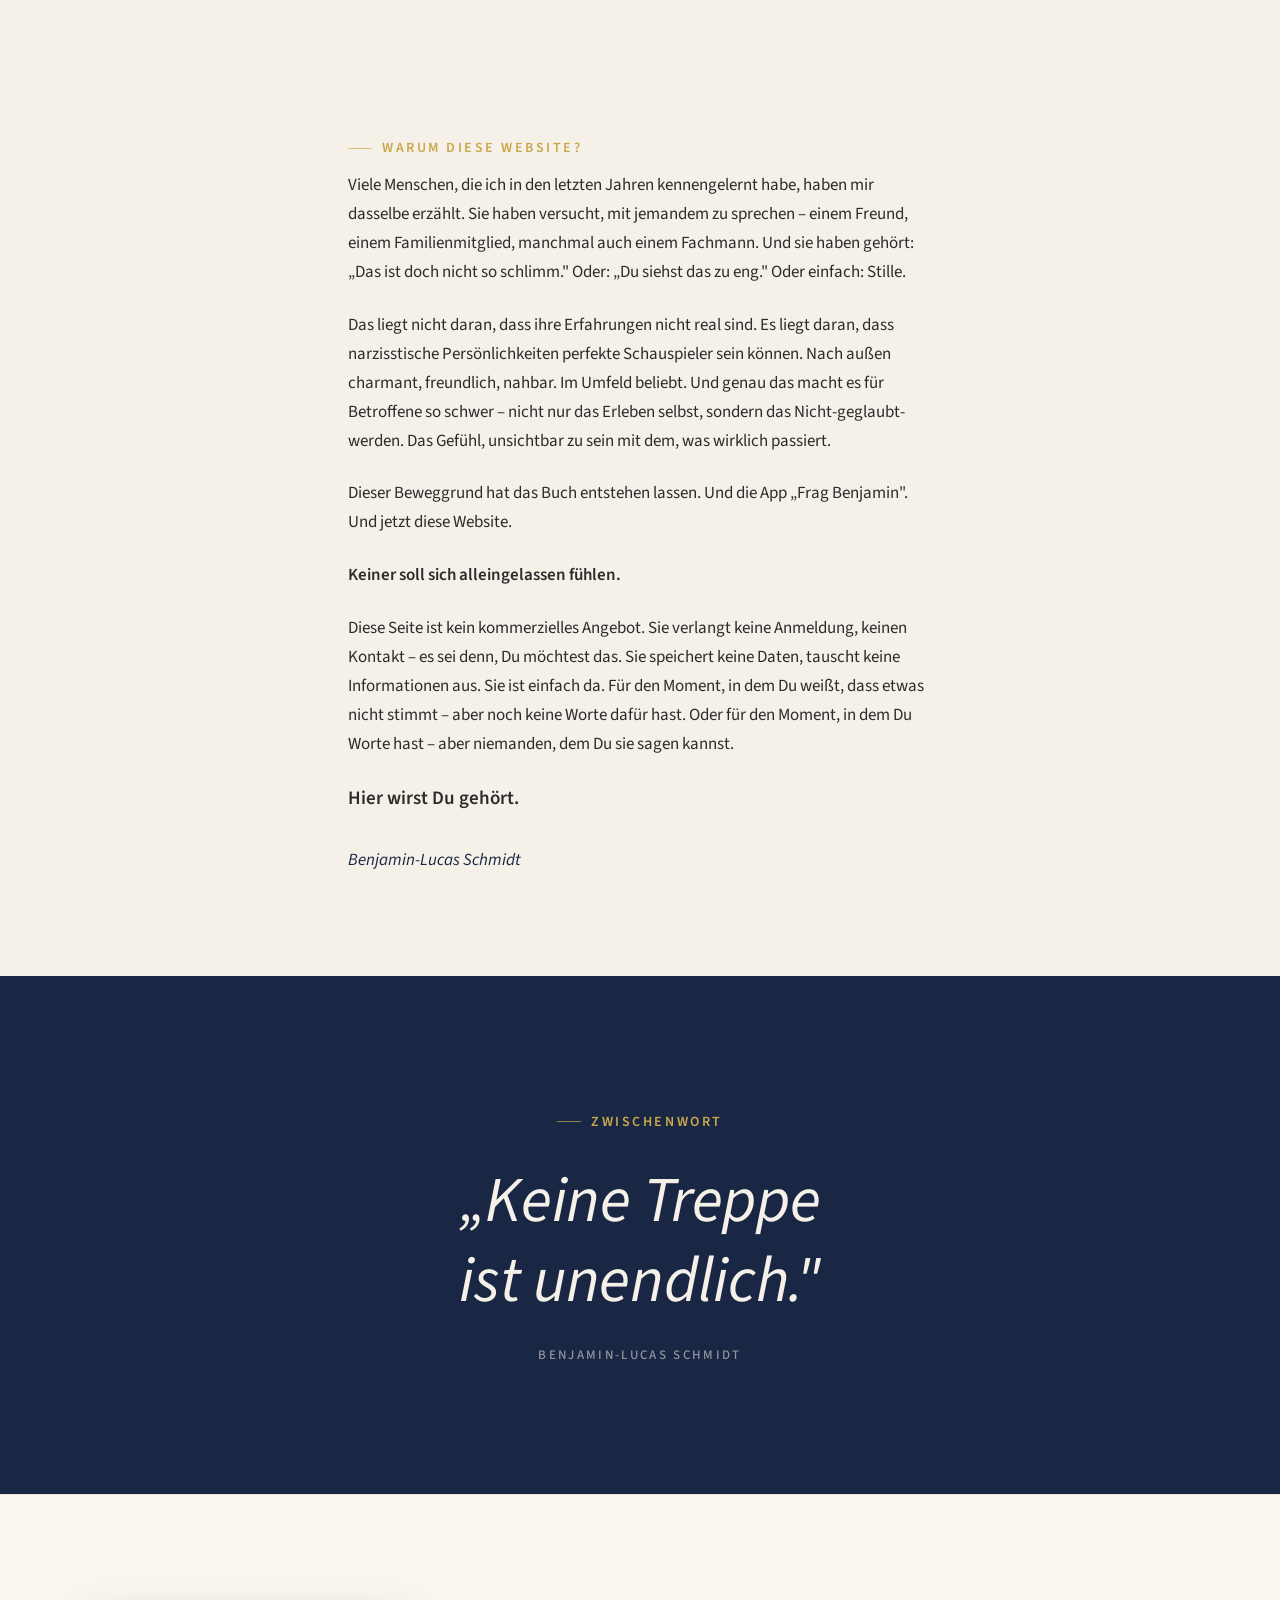
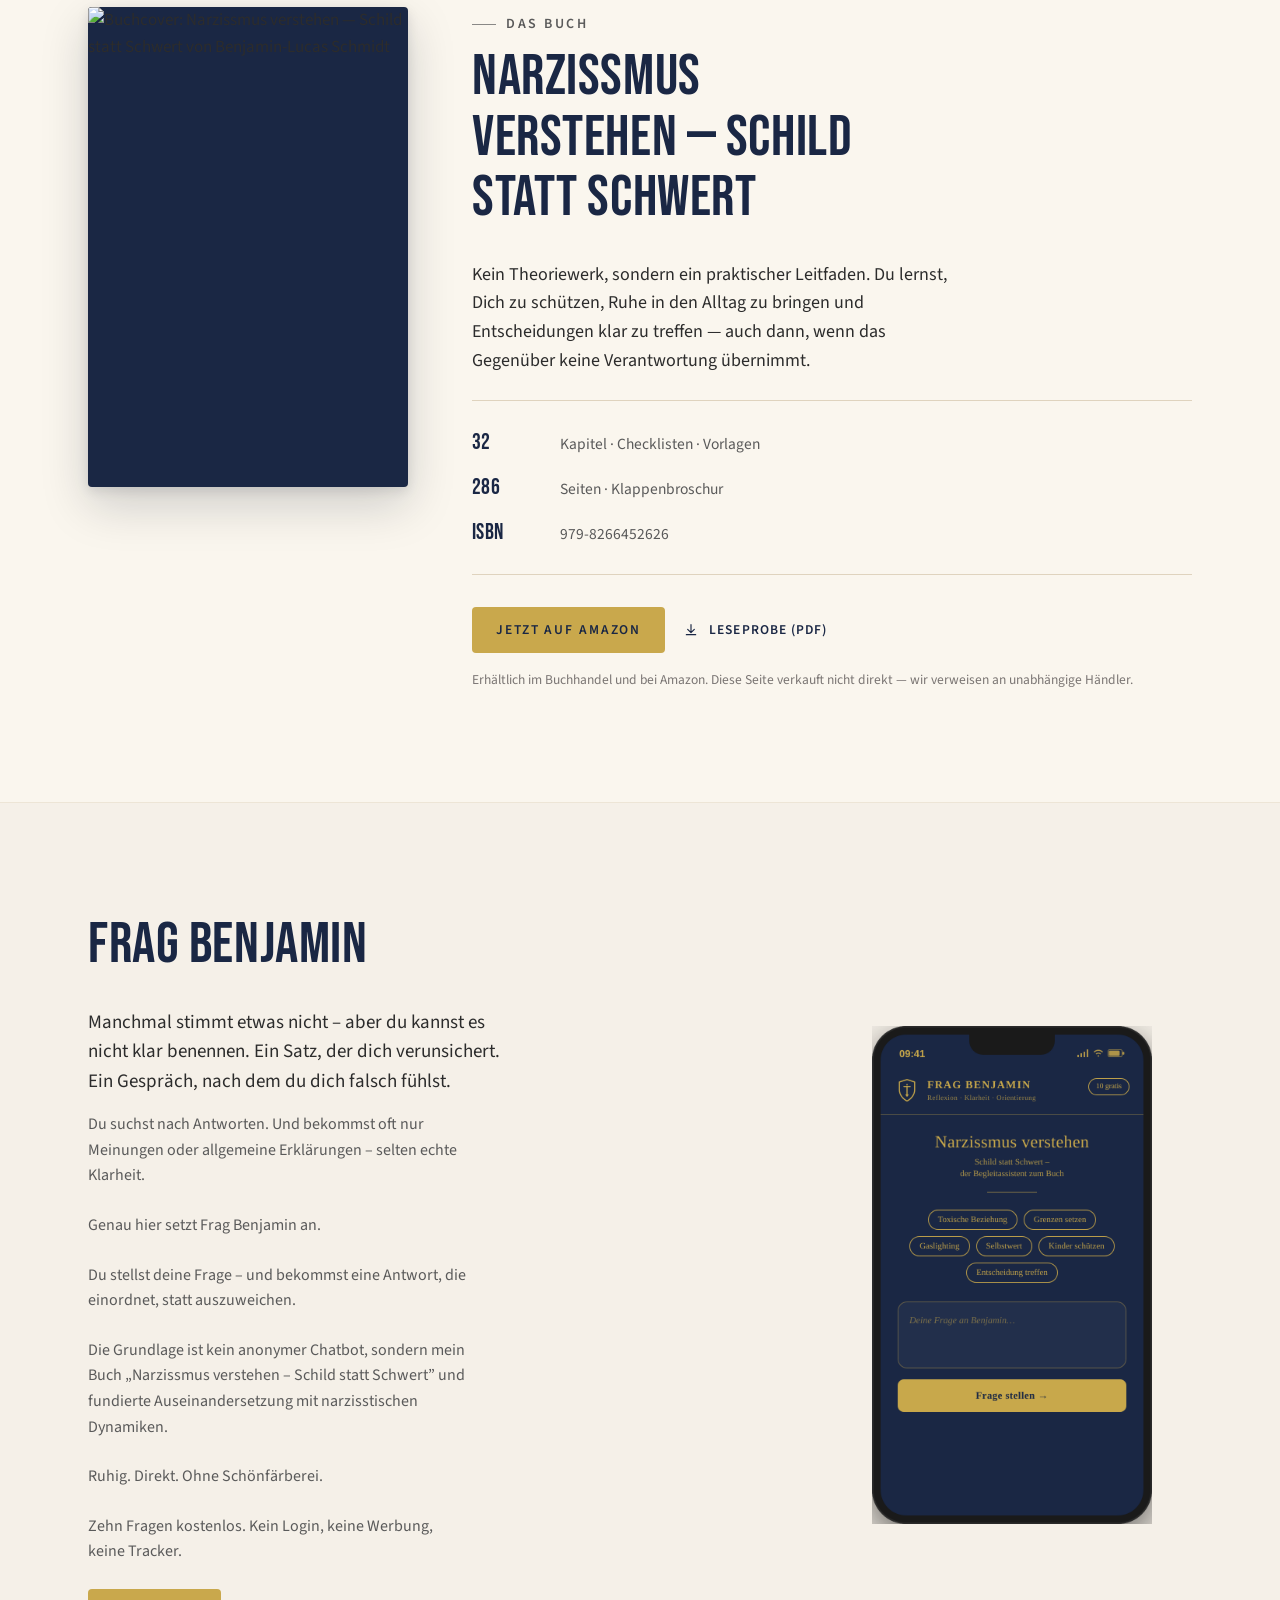
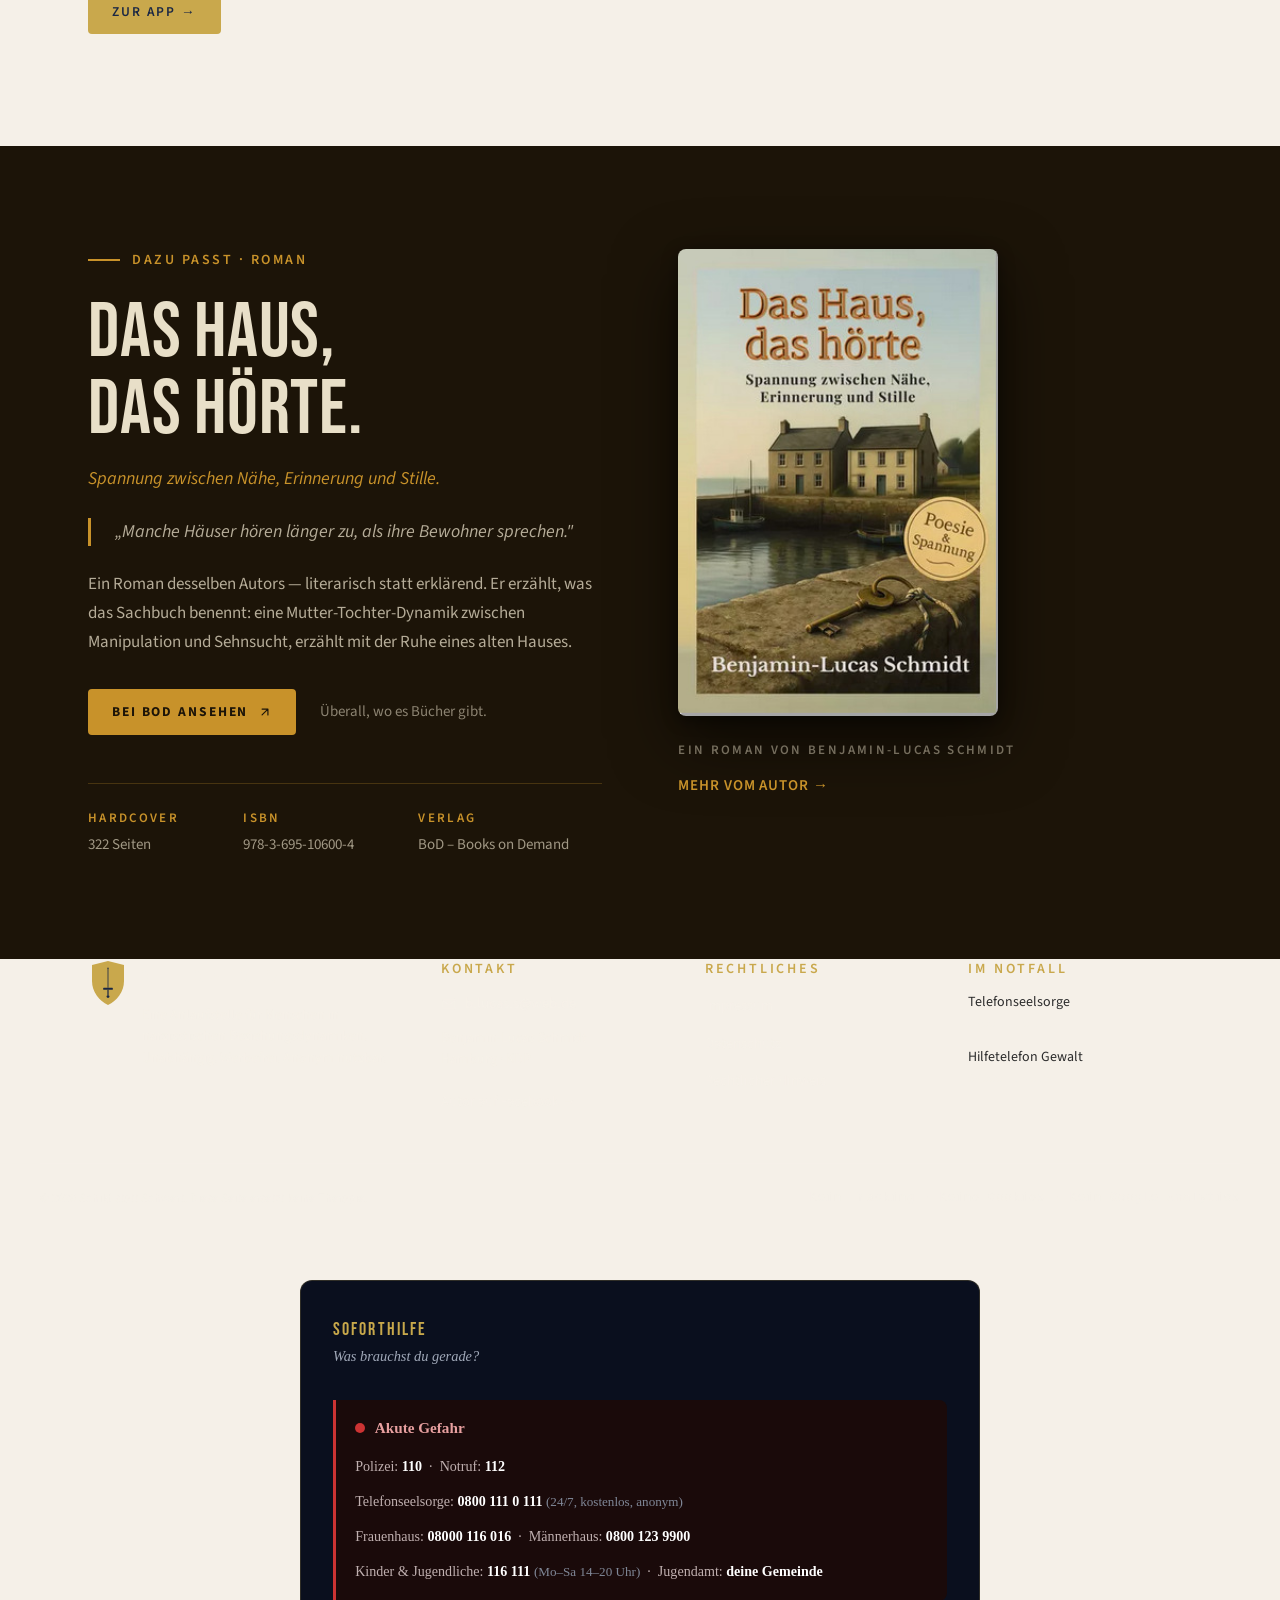
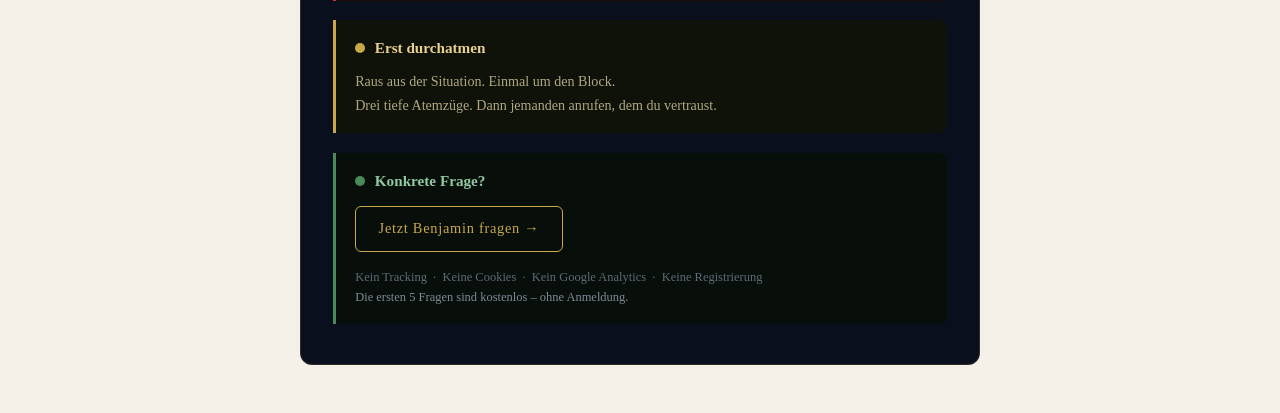
==== commit 8d476538: "Schließquote nach Schwert auf U+201D korrigiert" ====
--- a/index.html
+++ b/index.html
@@ -448,7 +448,7 @@
       </p>
       <p class="app-teaser__body">
         Die Grundlage ist kein anonymer Chatbot, sondern mein Buch
-        „Narzissmus verstehen – Schild statt Schwert" und fundierte
+        „Narzissmus verstehen – Schild statt Schwert” und fundierte
         Auseinandersetzung mit narzisstischen Dynamiken.
       </p>
       <p class="app-teaser__body">Ruhig. Direkt. Ohne Schönfärberei.</p>
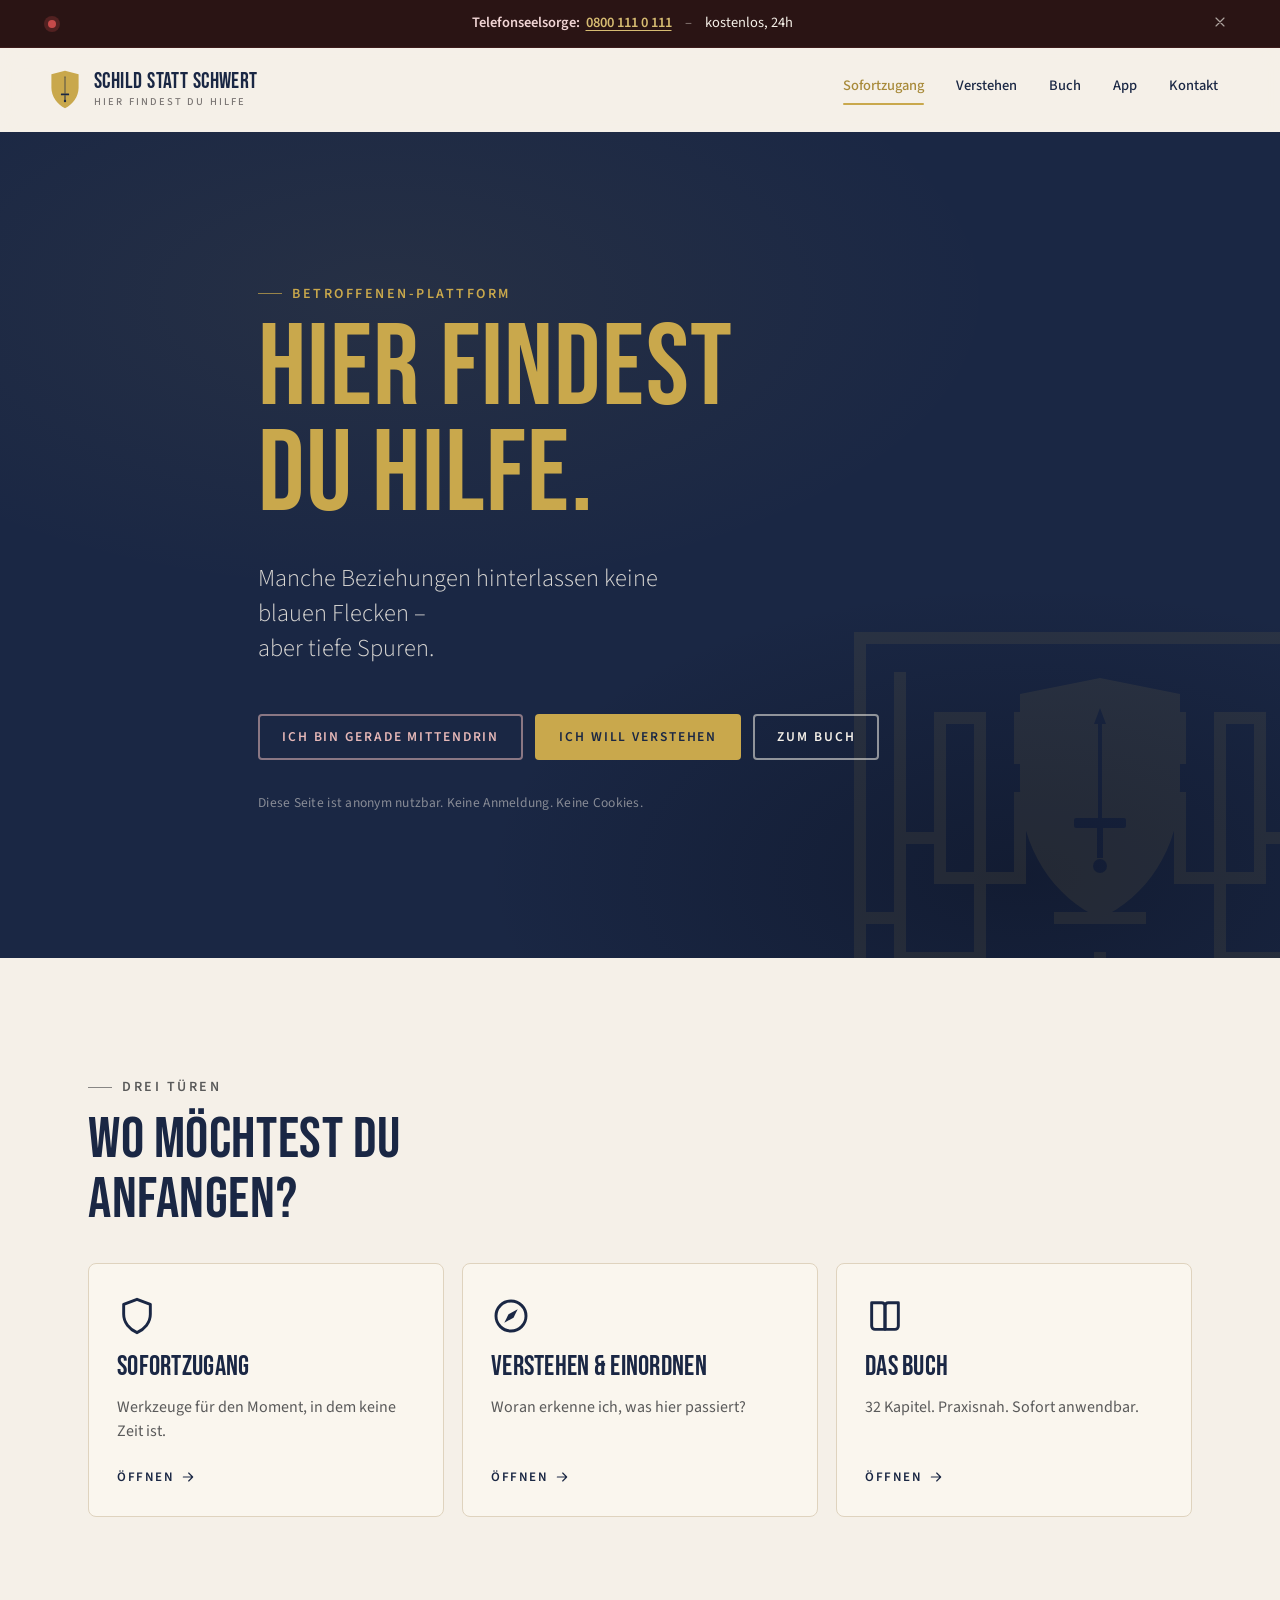
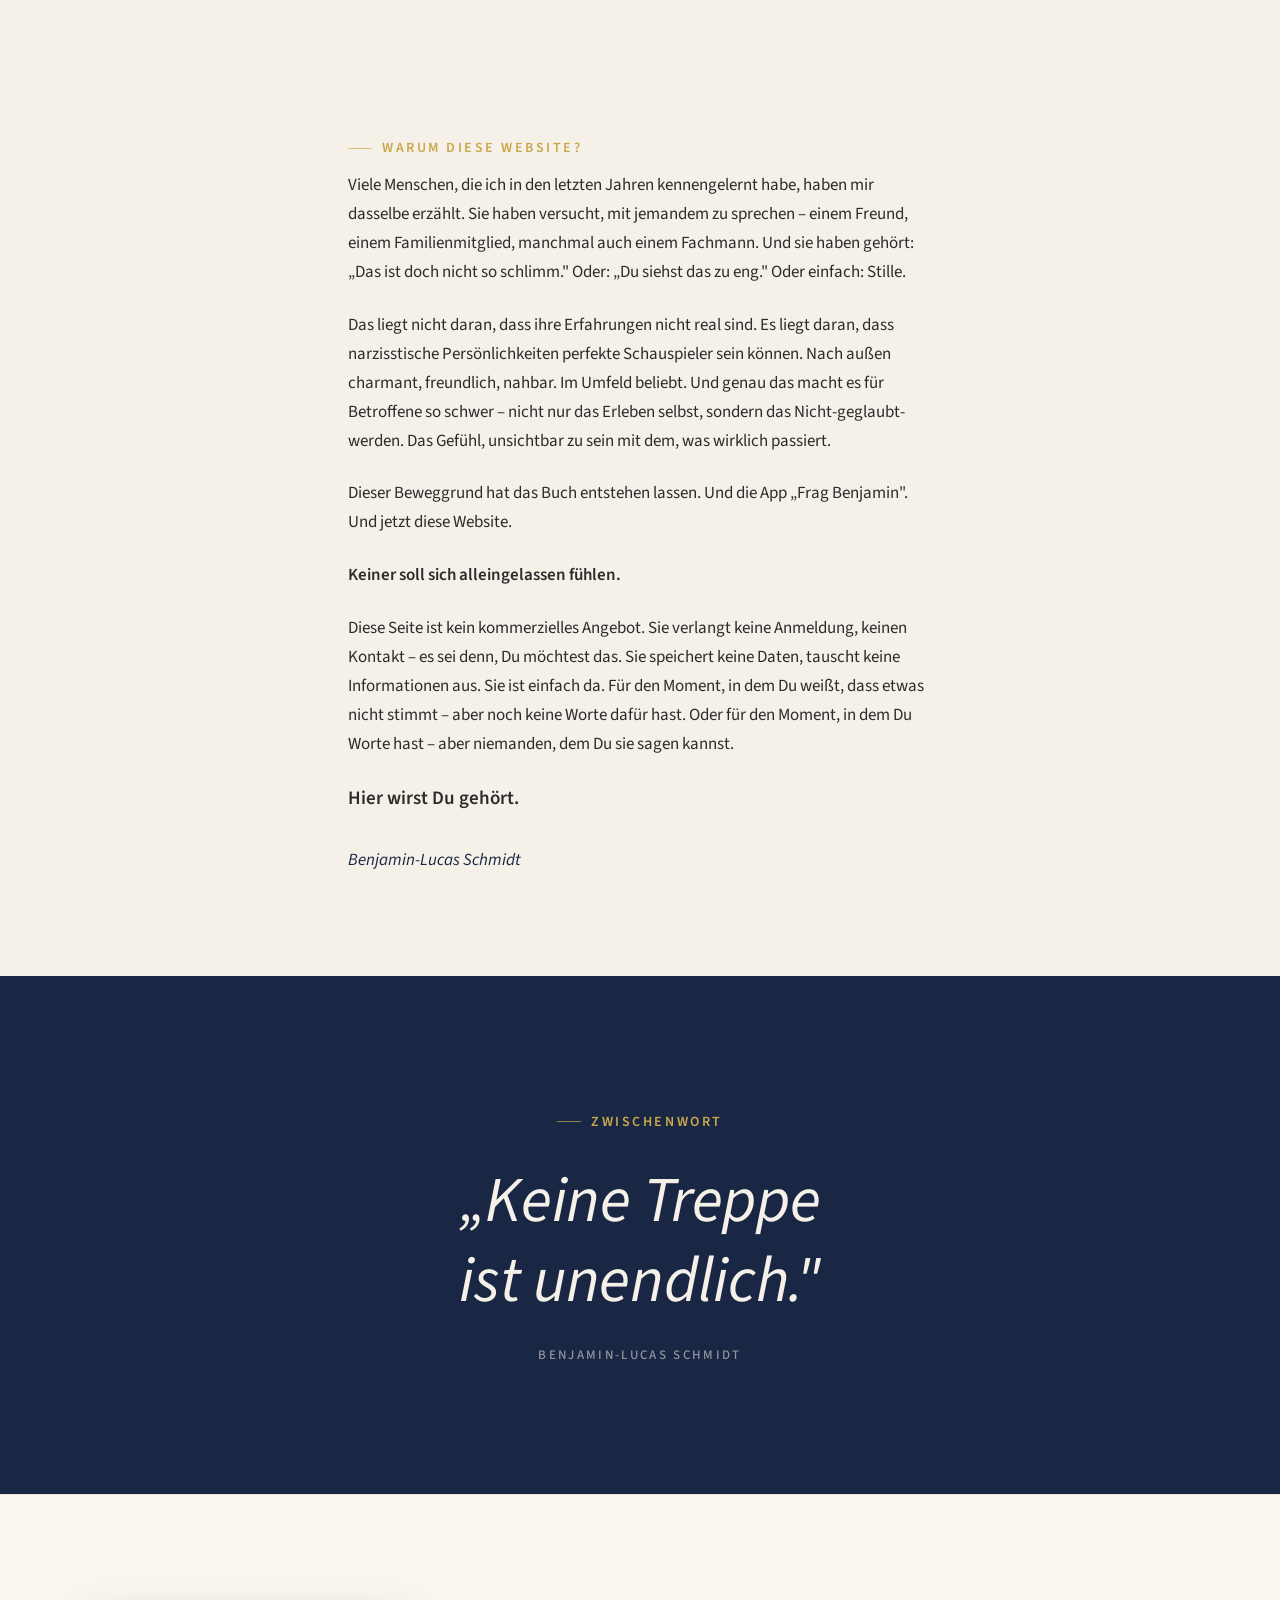
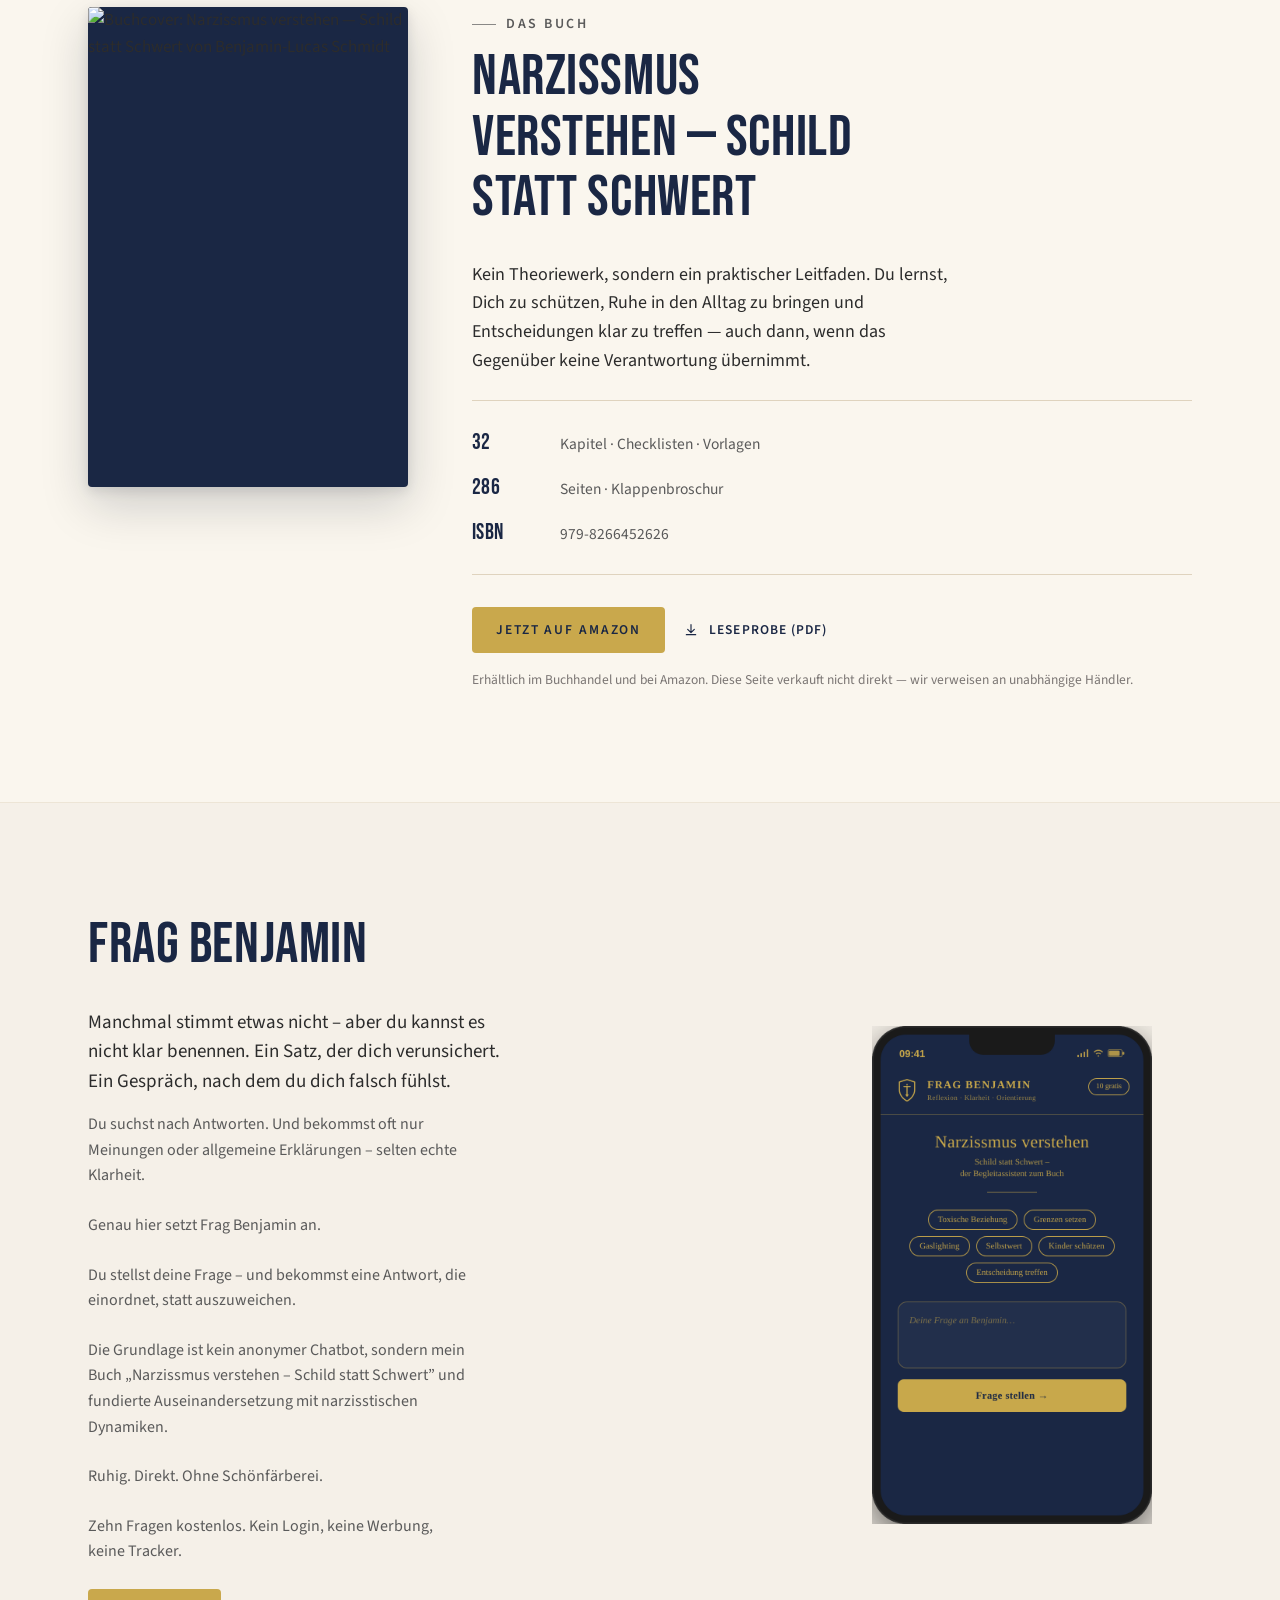
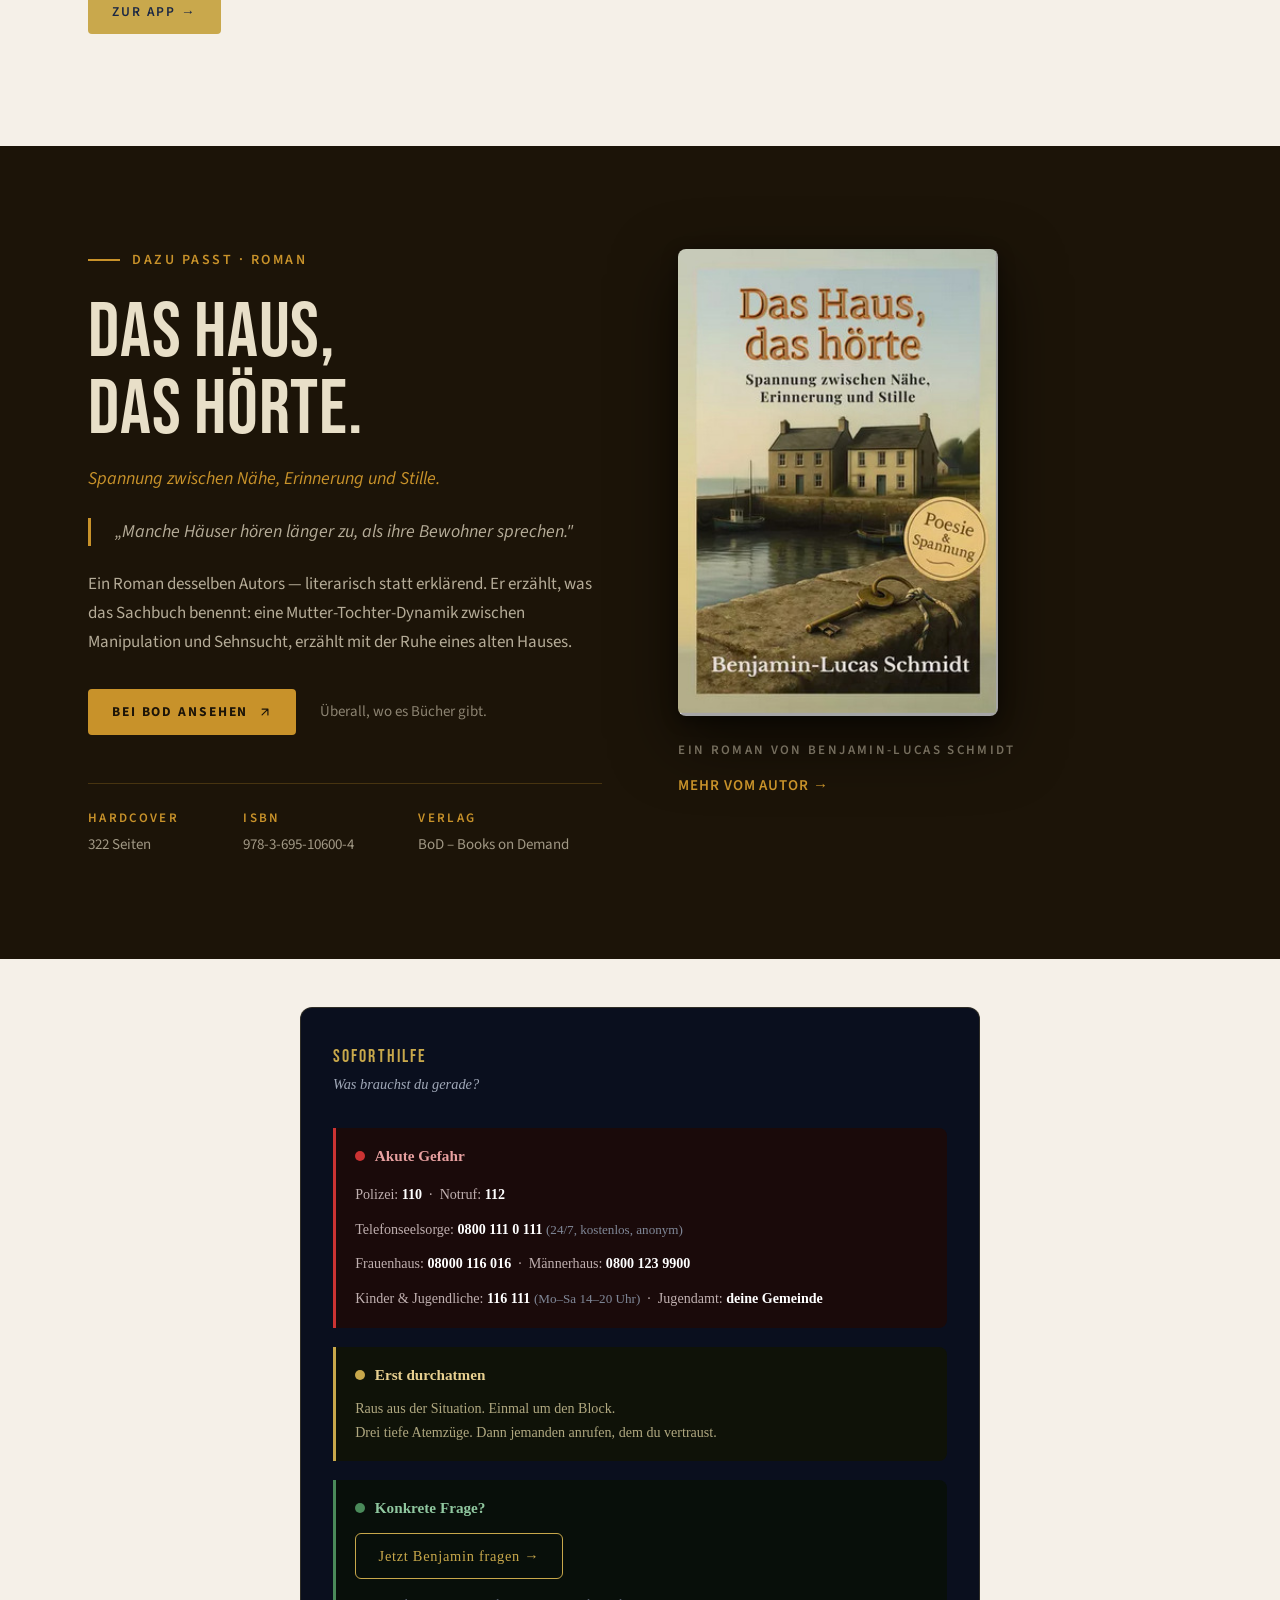
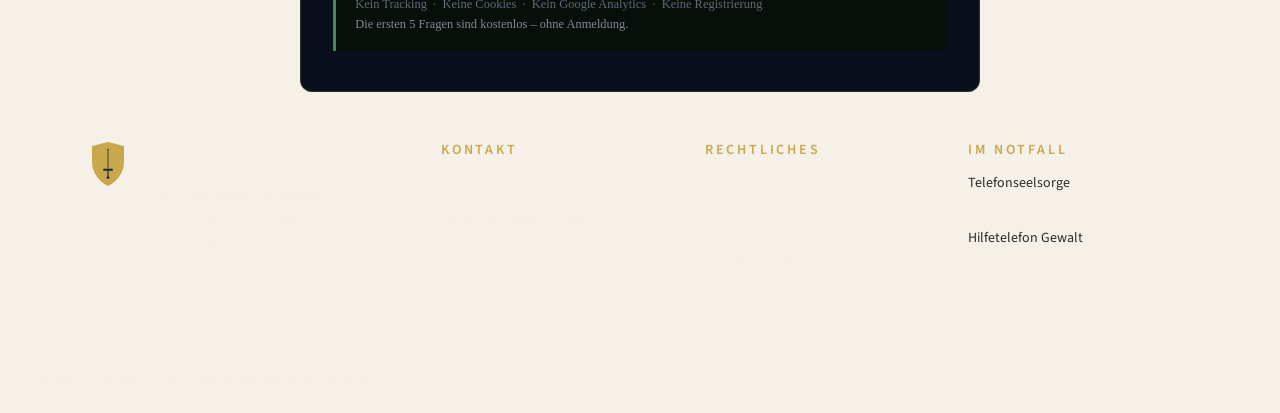
==== commit 0caeb4b0: "Update index.html" ====
--- a/index.html
+++ b/index.html
@@ -519,6 +519,8 @@
   </div>
 </section>
 
+<section id="soforthilfe" style="background:#0a0f1e;border:1px solid #c8a84b33;border-radius:12px;padding:2.5rem 2rem;margin:3rem auto;max-width:680px;font-family:Georgia,serif;"><h2 style="color:#c8a84b;font-size:1.1rem;letter-spacing:.12em;text-transform:uppercase;margin:0 0 .4rem 0;font-weight:normal;">Soforthilfe</h2><p style="color:#a0a8b8;font-size:.9rem;margin:0 0 2rem 0;font-style:italic;">Was brauchst du gerade?</p><div style="border-left:3px solid #cc3333;padding:1rem 1.2rem;margin-bottom:1.2rem;background:#1a0a0a;border-radius:0 8px 8px 0;"><div style="display:flex;align-items:center;gap:.6rem;margin-bottom:.8rem;"><span style="width:10px;height:10px;border-radius:50%;background:#cc3333;display:inline-block;flex-shrink:0;"></span><strong style="color:#e8a0a0;font-size:.95rem;">Akute Gefahr</strong></div><p style="color:#c0b0b0;font-size:.88rem;margin:0 0 .5rem 0;line-height:1.9;">Polizei: <strong style="color:#fff;">110</strong> &nbsp;·&nbsp; Notruf: <strong style="color:#fff;">112</strong></p><p style="color:#c0b0b0;font-size:.88rem;margin:0 0 .5rem 0;line-height:1.9;">Telefonseelsorge: <strong style="color:#fff;">0800 111 0 111</strong> <span style="color:#808898;font-size:.82rem;">(24/7, kostenlos, anonym)</span></p><p style="color:#c0b0b0;font-size:.88rem;margin:0 0 .5rem 0;line-height:1.9;">Frauenhaus: <strong style="color:#fff;">08000 116 016</strong> &nbsp;·&nbsp; Männerhaus: <strong style="color:#fff;">0800 123 9900</strong></p><p style="color:#c0b0b0;font-size:.88rem;margin:0;line-height:1.9;">Kinder &amp; Jugendliche: <strong style="color:#fff;">116 111</strong> <span style="color:#808898;font-size:.82rem;">(Mo–Sa 14–20 Uhr)</span> &nbsp;·&nbsp; Jugendamt: <strong style="color:#fff;">deine Gemeinde</strong></p></div><div style="border-left:3px solid #c8a84b;padding:1rem 1.2rem;margin-bottom:1.2rem;background:#0f1208;border-radius:0 8px 8px 0;"><div style="display:flex;align-items:center;gap:.6rem;margin-bottom:.6rem;"><span style="width:10px;height:10px;border-radius:50%;background:#c8a84b;display:inline-block;flex-shrink:0;"></span><strong style="color:#e8d090;font-size:.95rem;">Erst durchatmen</strong></div><p style="color:#b0a880;font-size:.88rem;margin:0;line-height:1.7;">Raus aus der Situation. Einmal um den Block.<br>Drei tiefe Atemzüge. Dann jemanden anrufen, dem du vertraust.</p></div><div style="border-left:3px solid #4a8a5a;padding:1rem 1.2rem;background:#080f0a;border-radius:0 8px 8px 0;"><div style="display:flex;align-items:center;gap:.6rem;margin-bottom:.8rem;"><span style="width:10px;height:10px;border-radius:50%;background:#4a8a5a;display:inline-block;flex-shrink:0;"></span><strong style="color:#90c8a0;font-size:.95rem;">Konkrete Frage?</strong></div><a href="https://frag-benjamin-production.up.railway.app/" target="_blank" style="display:inline-block;background:transparent;border:1px solid #c8a84b;color:#c8a84b;padding:.65rem 1.4rem;border-radius:6px;text-decoration:none;font-size:.9rem;letter-spacing:.05em;font-family:Georgia,serif;" onmouseover="this.style.background='#c8a84b';this.style.color='#0a0f1e';" onmouseout="this.style.background='transparent';this.style.color='#c8a84b';">Jetzt Benjamin fragen &rarr;</a><p style="color:#606878;font-size:.78rem;margin:1rem 0 0 0;line-height:1.6;font-family:Georgia,serif;">Kein Tracking &nbsp;·&nbsp; Keine Cookies &nbsp;·&nbsp; Kein Google Analytics &nbsp;·&nbsp; Keine Registrierung<br><span style="color:#808898;">Die ersten 5 Fragen sind kostenlos – ohne Anmeldung.</span></p></div></section>
+
 </main>
 
 <!-- ============================================================
@@ -682,7 +684,5 @@
  }());
 </script>
 
-<section id="soforthilfe" style="background:#0a0f1e;border:1px solid #c8a84b33;border-radius:12px;padding:2.5rem 2rem;margin:3rem auto;max-width:680px;font-family:Georgia,serif;"><h2 style="color:#c8a84b;font-size:1.1rem;letter-spacing:.12em;text-transform:uppercase;margin:0 0 .4rem 0;font-weight:normal;">Soforthilfe</h2><p style="color:#a0a8b8;font-size:.9rem;margin:0 0 2rem 0;font-style:italic;">Was brauchst du gerade?</p><div style="border-left:3px solid #cc3333;padding:1rem 1.2rem;margin-bottom:1.2rem;background:#1a0a0a;border-radius:0 8px 8px 0;"><div style="display:flex;align-items:center;gap:.6rem;margin-bottom:.8rem;"><span style="width:10px;height:10px;border-radius:50%;background:#cc3333;display:inline-block;flex-shrink:0;"></span><strong style="color:#e8a0a0;font-size:.95rem;">Akute Gefahr</strong></div><p style="color:#c0b0b0;font-size:.88rem;margin:0 0 .5rem 0;line-height:1.9;">Polizei: <strong style="color:#fff;">110</strong> &nbsp;·&nbsp; Notruf: <strong style="color:#fff;">112</strong></p><p style="color:#c0b0b0;font-size:.88rem;margin:0 0 .5rem 0;line-height:1.9;">Telefonseelsorge: <strong style="color:#fff;">0800 111 0 111</strong> <span style="color:#808898;font-size:.82rem;">(24/7, kostenlos, anonym)</span></p><p style="color:#c0b0b0;font-size:.88rem;margin:0 0 .5rem 0;line-height:1.9;">Frauenhaus: <strong style="color:#fff;">08000 116 016</strong> &nbsp;·&nbsp; Männerhaus: <strong style="color:#fff;">0800 123 9900</strong></p><p style="color:#c0b0b0;font-size:.88rem;margin:0;line-height:1.9;">Kinder &amp; Jugendliche: <strong style="color:#fff;">116 111</strong> <span style="color:#808898;font-size:.82rem;">(Mo–Sa 14–20 Uhr)</span> &nbsp;·&nbsp; Jugendamt: <strong style="color:#fff;">deine Gemeinde</strong></p></div><div style="border-left:3px solid #c8a84b;padding:1rem 1.2rem;margin-bottom:1.2rem;background:#0f1208;border-radius:0 8px 8px 0;"><div style="display:flex;align-items:center;gap:.6rem;margin-bottom:.6rem;"><span style="width:10px;height:10px;border-radius:50%;background:#c8a84b;display:inline-block;flex-shrink:0;"></span><strong style="color:#e8d090;font-size:.95rem;">Erst durchatmen</strong></div><p style="color:#b0a880;font-size:.88rem;margin:0;line-height:1.7;">Raus aus der Situation. Einmal um den Block.<br>Drei tiefe Atemzüge. Dann jemanden anrufen, dem du vertraust.</p></div><div style="border-left:3px solid #4a8a5a;padding:1rem 1.2rem;background:#080f0a;border-radius:0 8px 8px 0;"><div style="display:flex;align-items:center;gap:.6rem;margin-bottom:.8rem;"><span style="width:10px;height:10px;border-radius:50%;background:#4a8a5a;display:inline-block;flex-shrink:0;"></span><strong style="color:#90c8a0;font-size:.95rem;">Konkrete Frage?</strong></div><a href="https://frag-benjamin-production.up.railway.app/" target="_blank" style="display:inline-block;background:transparent;border:1px solid #c8a84b;color:#c8a84b;padding:.65rem 1.4rem;border-radius:6px;text-decoration:none;font-size:.9rem;letter-spacing:.05em;font-family:Georgia,serif;" onmouseover="this.style.background='#c8a84b';this.style.color='#0a0f1e';" onmouseout="this.style.background='transparent';this.style.color='#c8a84b';">Jetzt Benjamin fragen &rarr;</a><p style="color:#606878;font-size:.78rem;margin:1rem 0 0 0;line-height:1.6;font-family:Georgia,serif;">Kein Tracking &nbsp;·&nbsp; Keine Cookies &nbsp;·&nbsp; Kein Google Analytics &nbsp;·&nbsp; Keine Registrierung<br><span style="color:#808898;">Die ersten 5 Fragen sind kostenlos – ohne Anmeldung.</span></p></div></section>
-
 </body>
-</html>
+</html>
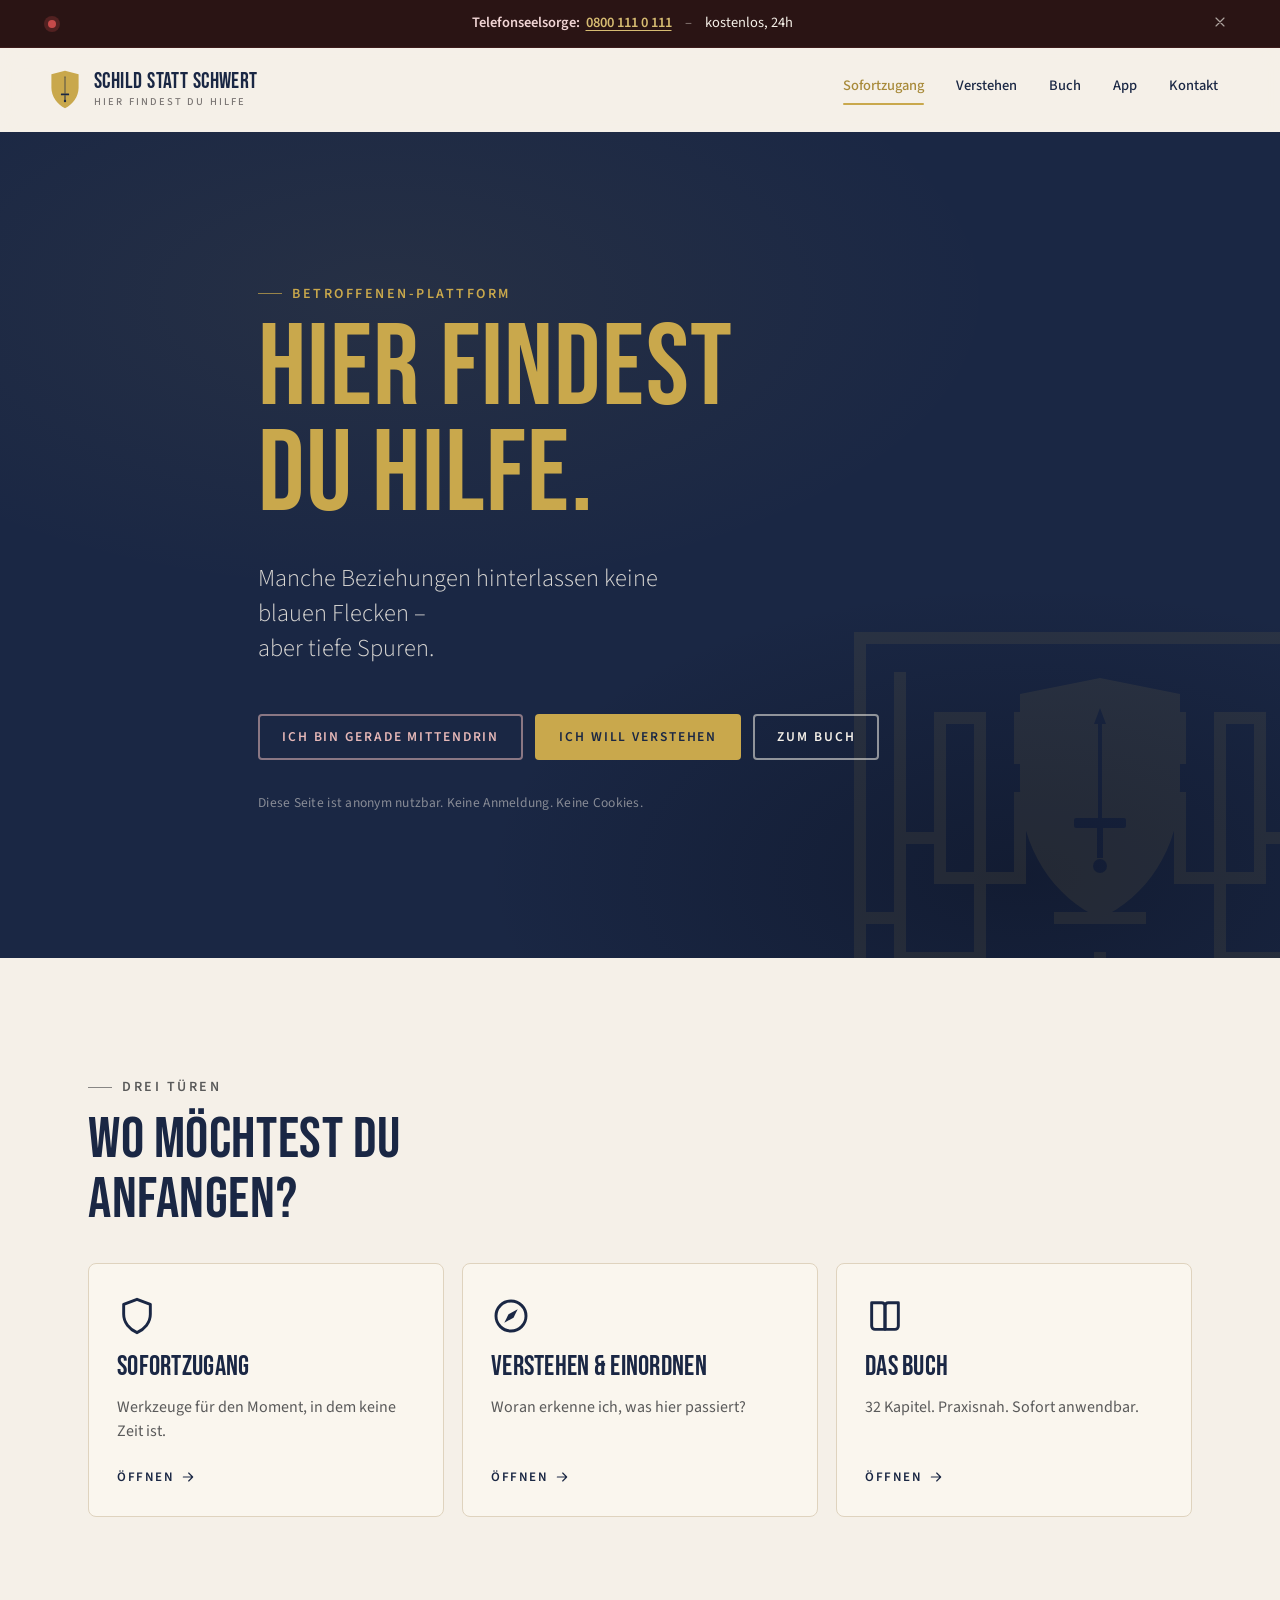
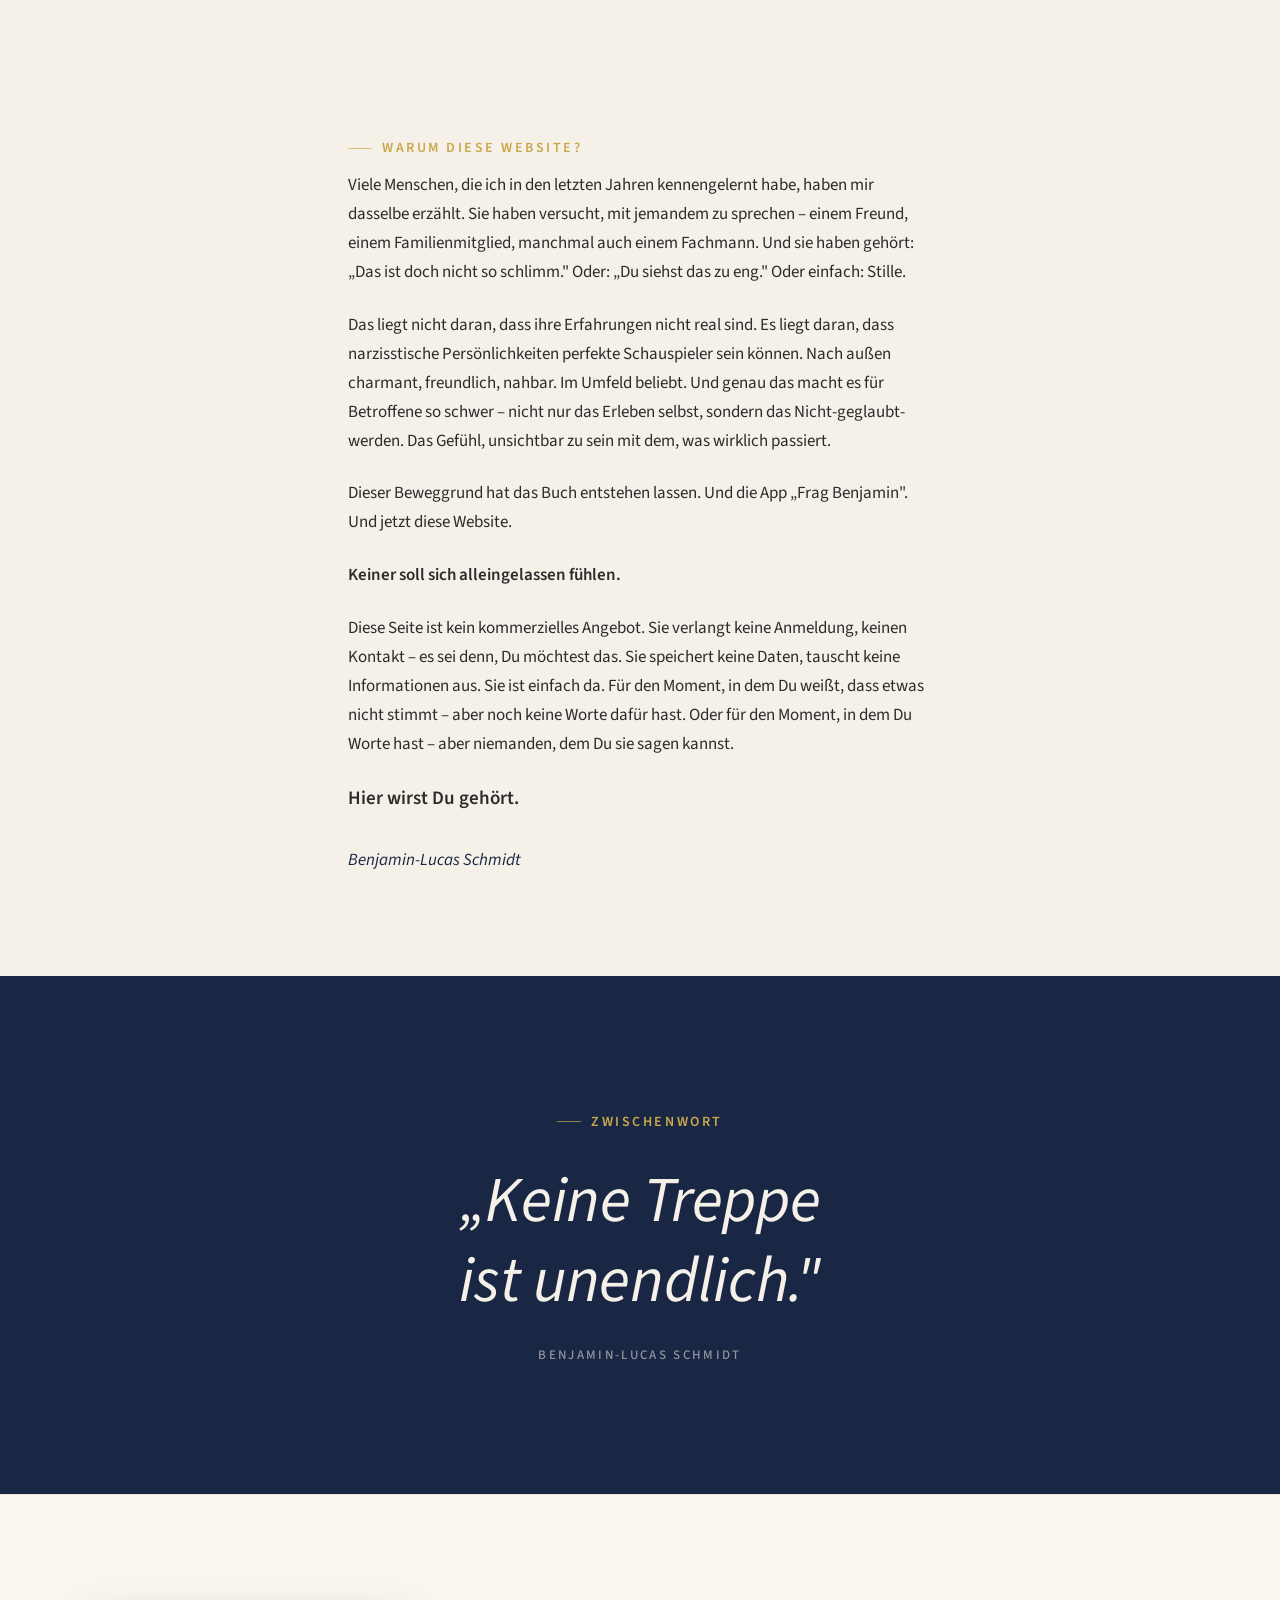
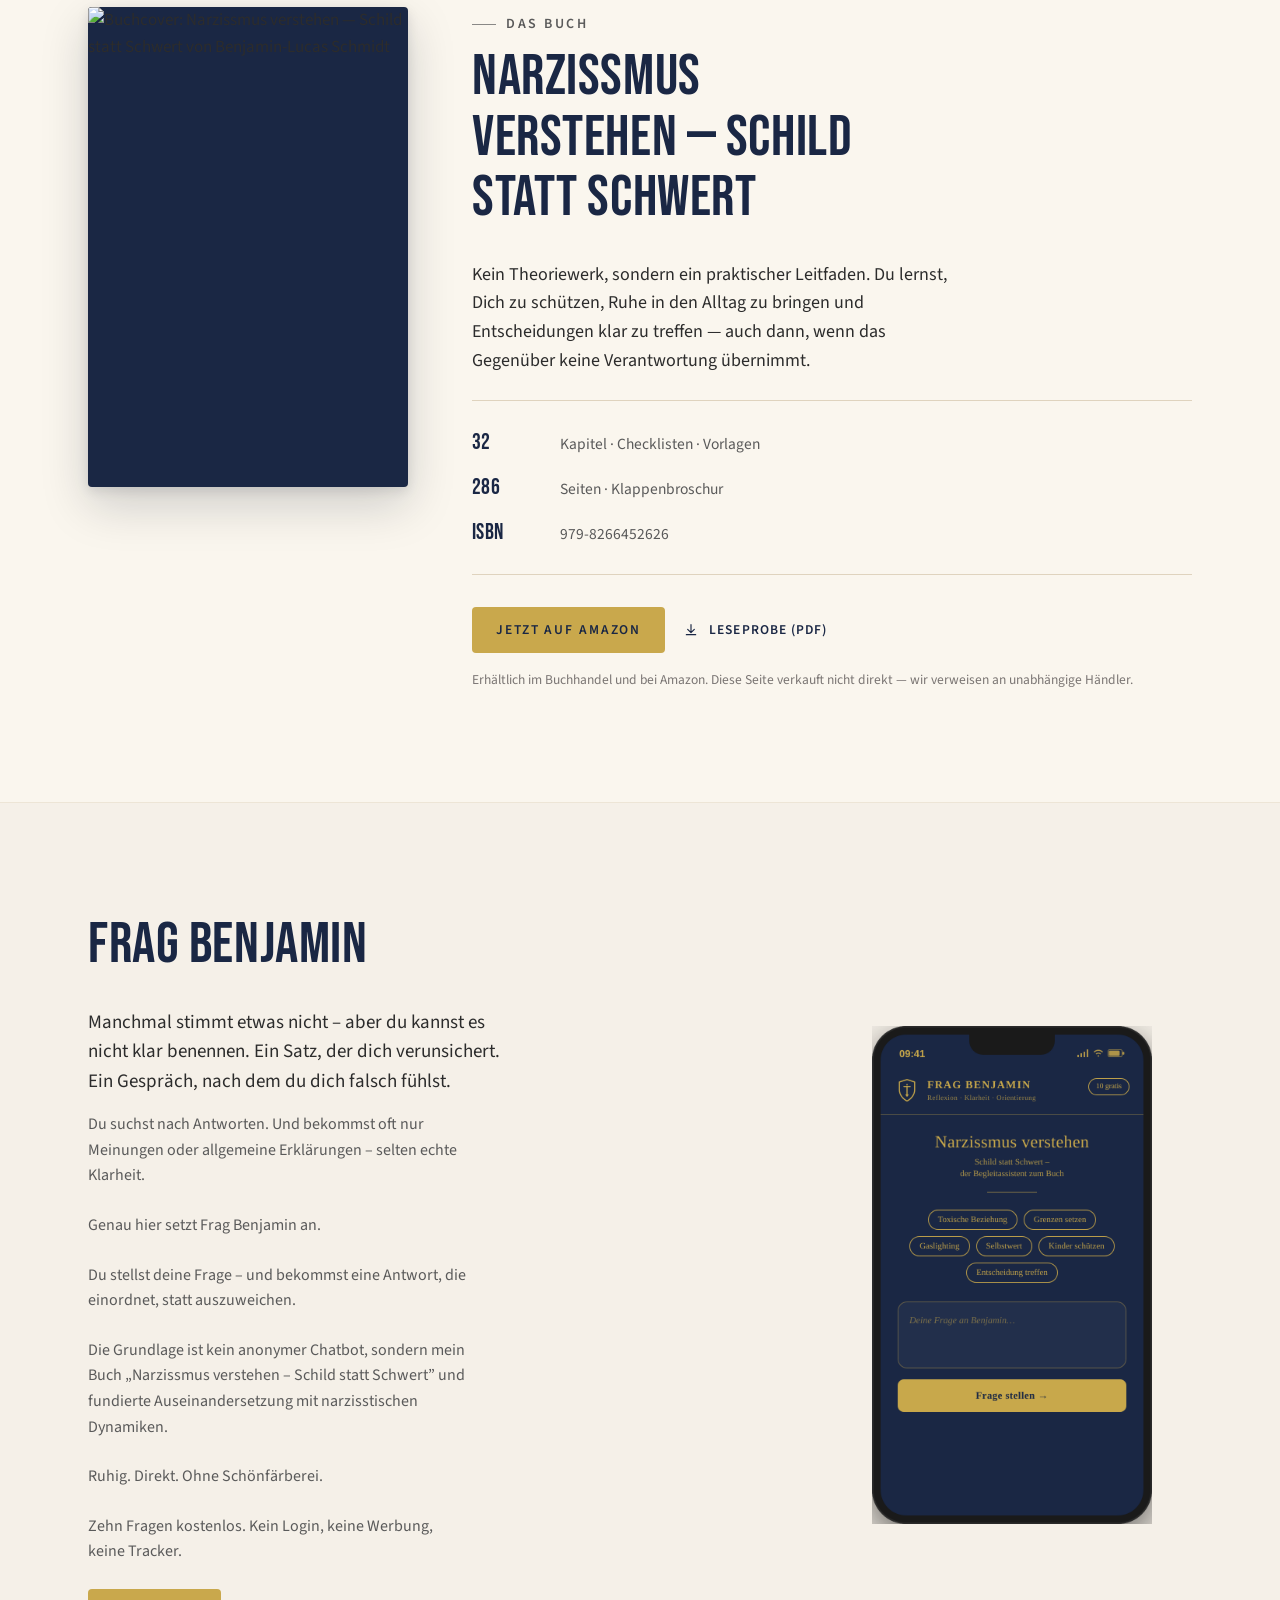
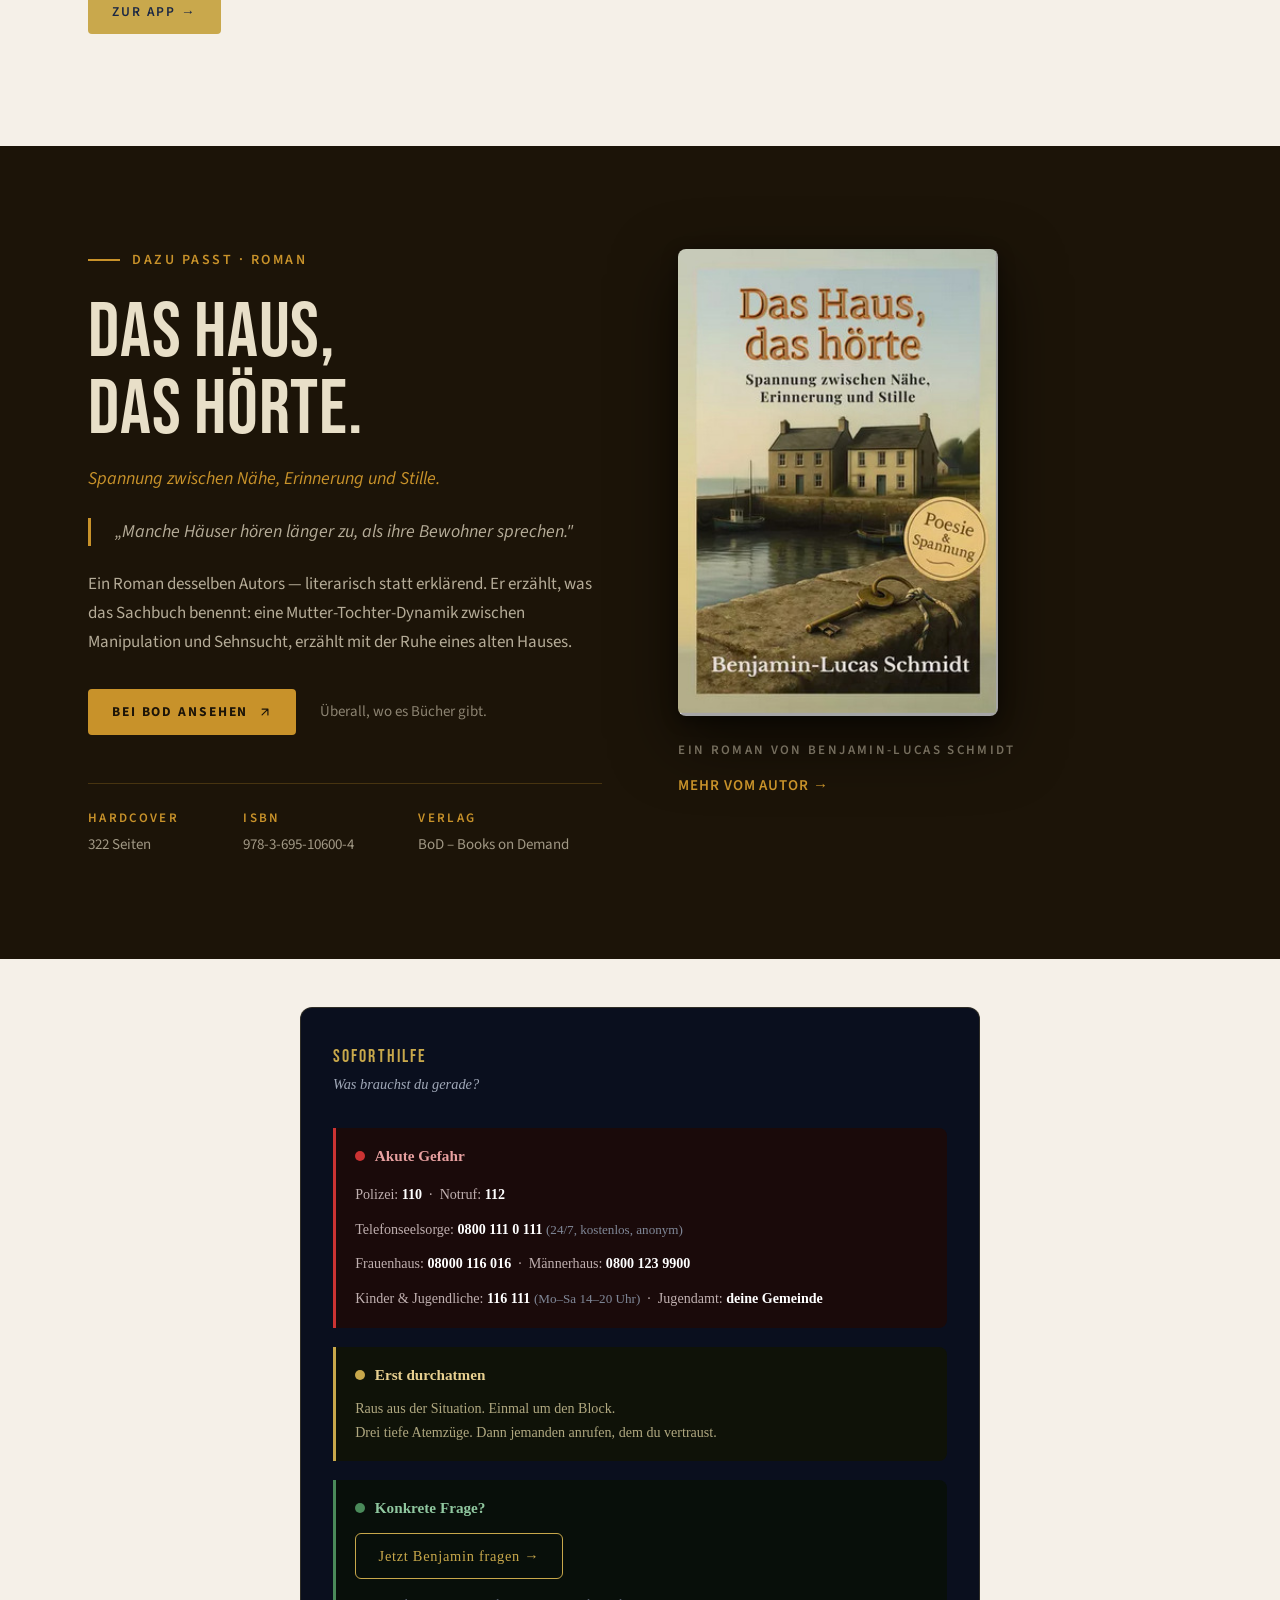
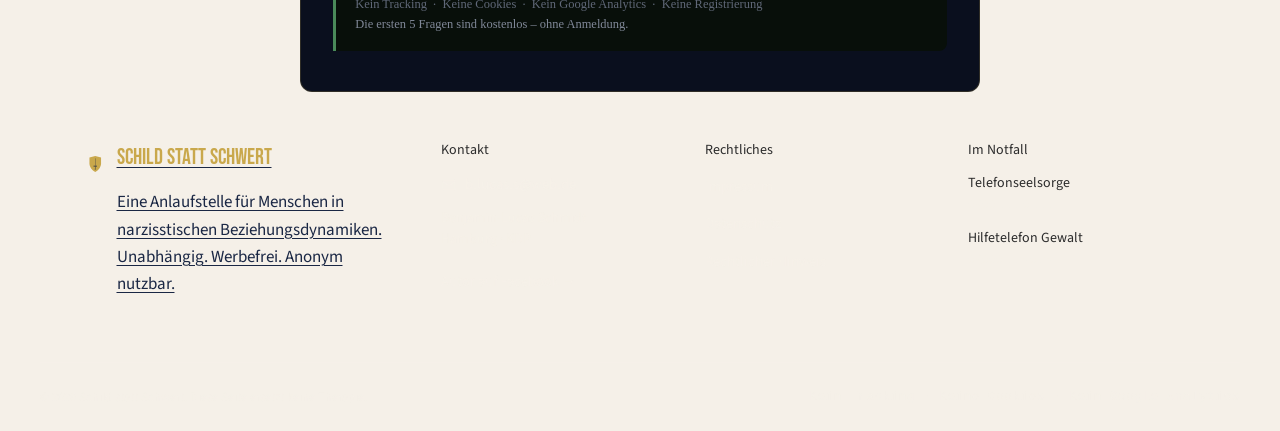
==== commit a062002a: "Link-Optimierungen: Sofortzugang→#soforthilfe, is-current-page für Subpages, Footer-Brand klickbar, " ====
--- a/index.html
+++ b/index.html
@@ -234,7 +234,7 @@
 
     <nav class="site-nav" aria-label="Hauptnavigation">
       <ul>
-        <li><a href="#tueren"  data-nav="sofortzugang">Sofortzugang</a></li>
+        <li><a href="#soforthilfe"  data-nav="sofortzugang">Sofortzugang</a></li>
         <li><a href="#tueren"  data-nav="verstehen">Verstehen</a></li>
         <li><a href="#buch"    data-nav="buch">Buch</a></li>
         <li><a href="#app"     data-nav="app">App</a></li>
@@ -252,7 +252,7 @@
 
   <div class="site-nav__mobile" id="mobile-nav" hidden>
     <ul>
-      <li><a href="#tueren">Sofortzugang</a></li>
+      <li><a href="#soforthilfe">Sofortzugang</a></li>
       <li><a href="#tueren">Verstehen</a></li>
       <li><a href="#buch">Buch</a></li>
       <li><a href="#app">App</a></li>
@@ -411,7 +411,7 @@
            target="_blank" rel="noopener noreferrer">
           Jetzt auf Amazon
         </a>
-        <a href="leseprobe.pdf" class="btn btn-ghost btn-md" target="_blank" rel="noopener">
+        <a href="leseprobe.pdf" class="btn btn-ghost btn-md" target="_blank" rel="noopener noreferrer">
           <svg class="icon" width="16" height="16" viewBox="0 0 24 24" fill="none"
                stroke="currentColor" stroke-width="1.75" stroke-linecap="round" stroke-linejoin="round" aria-hidden="true">
             <path d="M12 4 V15 M7 11 L12 16 L17 11 M5 19 H19"/>
@@ -519,7 +519,7 @@
   </div>
 </section>
 
-<section id="soforthilfe" style="background:#0a0f1e;border:1px solid #c8a84b33;border-radius:12px;padding:2.5rem 2rem;margin:3rem auto;max-width:680px;font-family:Georgia,serif;"><h2 style="color:#c8a84b;font-size:1.1rem;letter-spacing:.12em;text-transform:uppercase;margin:0 0 .4rem 0;font-weight:normal;">Soforthilfe</h2><p style="color:#a0a8b8;font-size:.9rem;margin:0 0 2rem 0;font-style:italic;">Was brauchst du gerade?</p><div style="border-left:3px solid #cc3333;padding:1rem 1.2rem;margin-bottom:1.2rem;background:#1a0a0a;border-radius:0 8px 8px 0;"><div style="display:flex;align-items:center;gap:.6rem;margin-bottom:.8rem;"><span style="width:10px;height:10px;border-radius:50%;background:#cc3333;display:inline-block;flex-shrink:0;"></span><strong style="color:#e8a0a0;font-size:.95rem;">Akute Gefahr</strong></div><p style="color:#c0b0b0;font-size:.88rem;margin:0 0 .5rem 0;line-height:1.9;">Polizei: <strong style="color:#fff;">110</strong> &nbsp;·&nbsp; Notruf: <strong style="color:#fff;">112</strong></p><p style="color:#c0b0b0;font-size:.88rem;margin:0 0 .5rem 0;line-height:1.9;">Telefonseelsorge: <strong style="color:#fff;">0800 111 0 111</strong> <span style="color:#808898;font-size:.82rem;">(24/7, kostenlos, anonym)</span></p><p style="color:#c0b0b0;font-size:.88rem;margin:0 0 .5rem 0;line-height:1.9;">Frauenhaus: <strong style="color:#fff;">08000 116 016</strong> &nbsp;·&nbsp; Männerhaus: <strong style="color:#fff;">0800 123 9900</strong></p><p style="color:#c0b0b0;font-size:.88rem;margin:0;line-height:1.9;">Kinder &amp; Jugendliche: <strong style="color:#fff;">116 111</strong> <span style="color:#808898;font-size:.82rem;">(Mo–Sa 14–20 Uhr)</span> &nbsp;·&nbsp; Jugendamt: <strong style="color:#fff;">deine Gemeinde</strong></p></div><div style="border-left:3px solid #c8a84b;padding:1rem 1.2rem;margin-bottom:1.2rem;background:#0f1208;border-radius:0 8px 8px 0;"><div style="display:flex;align-items:center;gap:.6rem;margin-bottom:.6rem;"><span style="width:10px;height:10px;border-radius:50%;background:#c8a84b;display:inline-block;flex-shrink:0;"></span><strong style="color:#e8d090;font-size:.95rem;">Erst durchatmen</strong></div><p style="color:#b0a880;font-size:.88rem;margin:0;line-height:1.7;">Raus aus der Situation. Einmal um den Block.<br>Drei tiefe Atemzüge. Dann jemanden anrufen, dem du vertraust.</p></div><div style="border-left:3px solid #4a8a5a;padding:1rem 1.2rem;background:#080f0a;border-radius:0 8px 8px 0;"><div style="display:flex;align-items:center;gap:.6rem;margin-bottom:.8rem;"><span style="width:10px;height:10px;border-radius:50%;background:#4a8a5a;display:inline-block;flex-shrink:0;"></span><strong style="color:#90c8a0;font-size:.95rem;">Konkrete Frage?</strong></div><a href="https://frag-benjamin-production.up.railway.app/" target="_blank" style="display:inline-block;background:transparent;border:1px solid #c8a84b;color:#c8a84b;padding:.65rem 1.4rem;border-radius:6px;text-decoration:none;font-size:.9rem;letter-spacing:.05em;font-family:Georgia,serif;" onmouseover="this.style.background='#c8a84b';this.style.color='#0a0f1e';" onmouseout="this.style.background='transparent';this.style.color='#c8a84b';">Jetzt Benjamin fragen &rarr;</a><p style="color:#606878;font-size:.78rem;margin:1rem 0 0 0;line-height:1.6;font-family:Georgia,serif;">Kein Tracking &nbsp;·&nbsp; Keine Cookies &nbsp;·&nbsp; Kein Google Analytics &nbsp;·&nbsp; Keine Registrierung<br><span style="color:#808898;">Die ersten 5 Fragen sind kostenlos – ohne Anmeldung.</span></p></div></section>
+<section id="soforthilfe" style="background:#0a0f1e;border:1px solid #c8a84b33;border-radius:12px;padding:2.5rem 2rem;margin:3rem auto;max-width:680px;font-family:Georgia,serif;"><h2 style="color:#c8a84b;font-size:1.1rem;letter-spacing:.12em;text-transform:uppercase;margin:0 0 .4rem 0;font-weight:normal;">Soforthilfe</h2><p style="color:#a0a8b8;font-size:.9rem;margin:0 0 2rem 0;font-style:italic;">Was brauchst du gerade?</p><div style="border-left:3px solid #cc3333;padding:1rem 1.2rem;margin-bottom:1.2rem;background:#1a0a0a;border-radius:0 8px 8px 0;"><div style="display:flex;align-items:center;gap:.6rem;margin-bottom:.8rem;"><span style="width:10px;height:10px;border-radius:50%;background:#cc3333;display:inline-block;flex-shrink:0;"></span><strong style="color:#e8a0a0;font-size:.95rem;">Akute Gefahr</strong></div><p style="color:#c0b0b0;font-size:.88rem;margin:0 0 .5rem 0;line-height:1.9;">Polizei: <strong style="color:#fff;">110</strong> &nbsp;·&nbsp; Notruf: <strong style="color:#fff;">112</strong></p><p style="color:#c0b0b0;font-size:.88rem;margin:0 0 .5rem 0;line-height:1.9;">Telefonseelsorge: <strong style="color:#fff;">0800 111 0 111</strong> <span style="color:#808898;font-size:.82rem;">(24/7, kostenlos, anonym)</span></p><p style="color:#c0b0b0;font-size:.88rem;margin:0 0 .5rem 0;line-height:1.9;">Frauenhaus: <strong style="color:#fff;">08000 116 016</strong> &nbsp;·&nbsp; Männerhaus: <strong style="color:#fff;">0800 123 9900</strong></p><p style="color:#c0b0b0;font-size:.88rem;margin:0;line-height:1.9;">Kinder &amp; Jugendliche: <strong style="color:#fff;">116 111</strong> <span style="color:#808898;font-size:.82rem;">(Mo–Sa 14–20 Uhr)</span> &nbsp;·&nbsp; Jugendamt: <strong style="color:#fff;">deine Gemeinde</strong></p></div><div style="border-left:3px solid #c8a84b;padding:1rem 1.2rem;margin-bottom:1.2rem;background:#0f1208;border-radius:0 8px 8px 0;"><div style="display:flex;align-items:center;gap:.6rem;margin-bottom:.6rem;"><span style="width:10px;height:10px;border-radius:50%;background:#c8a84b;display:inline-block;flex-shrink:0;"></span><strong style="color:#e8d090;font-size:.95rem;">Erst durchatmen</strong></div><p style="color:#b0a880;font-size:.88rem;margin:0;line-height:1.7;">Raus aus der Situation. Einmal um den Block.<br>Drei tiefe Atemzüge. Dann jemanden anrufen, dem du vertraust.</p></div><div style="border-left:3px solid #4a8a5a;padding:1rem 1.2rem;background:#080f0a;border-radius:0 8px 8px 0;"><div style="display:flex;align-items:center;gap:.6rem;margin-bottom:.8rem;"><span style="width:10px;height:10px;border-radius:50%;background:#4a8a5a;display:inline-block;flex-shrink:0;"></span><strong style="color:#90c8a0;font-size:.95rem;">Konkrete Frage?</strong></div><a href="https://frag-benjamin-production.up.railway.app/" target="_blank" rel="noopener noreferrer" style="display:inline-block;background:transparent;border:1px solid #c8a84b;color:#c8a84b;padding:.65rem 1.4rem;border-radius:6px;text-decoration:none;font-size:.9rem;letter-spacing:.05em;font-family:Georgia,serif;" onmouseover="this.style.background='#c8a84b';this.style.color='#0a0f1e';" onmouseout="this.style.background='transparent';this.style.color='#c8a84b';">Jetzt Benjamin fragen &rarr;</a><p style="color:#606878;font-size:.78rem;margin:1rem 0 0 0;line-height:1.6;font-family:Georgia,serif;">Kein Tracking &nbsp;·&nbsp; Keine Cookies &nbsp;·&nbsp; Kein Google Analytics &nbsp;·&nbsp; Keine Registrierung<br><span style="color:#808898;">Die ersten 5 Fragen sind kostenlos – ohne Anmeldung.</span></p></div></section>
 
 </main>
 
@@ -528,7 +528,7 @@
      ============================================================ -->
 <footer class="site-footer" id="kontakt">
   <div class="container site-footer__grid">
-    <div class="site-footer__brand">
+    <a class="site-footer__brand" href="#top" aria-label="Schild statt Schwert — Zur Startseite">
       <svg width="40" height="48" viewBox="0 0 100 120" aria-hidden="true">
         <path d="M50 5 L90 15 L90 55 C90 82 72 105 50 115 C28 105 10 82 10 55 L10 15 Z" fill="var(--gold-500)"/>
         <g fill="var(--marine-700)">
@@ -546,7 +546,7 @@
           Unabhängig. Werbefrei. Anonym nutzbar.
         </p>
       </div>
-    </div>
+    </a>
 
     <div class="site-footer__col">
       <p class="site-footer__label">Kontakt</p>
--- a/project/site.css
+++ b/project/site.css
@@ -157,6 +157,16 @@
 .site-nav a:hover { color: var(--gold-700); }
 .site-nav a.is-active { color: var(--gold-700); }
 .site-nav a.is-active::after {
+  content: ""; display: block; height: 2px; background: var(--gold-500);
+  margin-top: 6px; border-radius: 1px;
+}
+/* Static "current page" marker — set in HTML on subpages (e.g. verstehen.html) */
+.site-nav a.is-current-page,
+.site-nav__mobile a.is-current-page {
+  color: var(--gold-700);
+  font-weight: 600;
+}
+.site-nav a.is-current-page::after {
   content: ""; display: block; height: 2px; background: var(--gold-500);
   margin-top: 6px; border-radius: 1px;
 }
@@ -439,15 +449,15 @@
   padding-bottom: 48px;
   border-bottom: 1px solid rgba(245,240,232,.08);
 }
-.site-footer__brand { display: flex; gap: 14px; align-items: flex-start; }
+.site-footer__brand { 
+  display: flex; gap: 14px; align-items: flex-start; }
+  text-decoration: none;
+  color: inherit;
+  transition: opacity var(--dur-base) var(--ease-standard);
+}
+.site-footer__brand:hover { color: inherit; opacity: 0.85; }
 .site-footer__wm {
   font-family: var(--font-display); font-size: 22px;
-  letter-spacing: .02em; text-transform: uppercase;
-  color: var(--cream-100); margin-bottom: 10px;
-}
-.site-footer__mission { font-size: 14px; line-height: 1.55; max-width: 36ch; color: rgba(245,240,232,.55); margin: 0; }
-.site-footer__label {
-  font-size: 11px; font-weight: 600; letter-spacing: .2em; text-transform: uppercase;
   color: var(--gold-500); margin: 0 0 14px;
 }
 .site-footer__mail { display: inline-flex; align-items: center; gap: 8px; color: var(--cream-100); text-decoration: none; font-weight: 500; font-size: 15px; margin-bottom: 12px; }
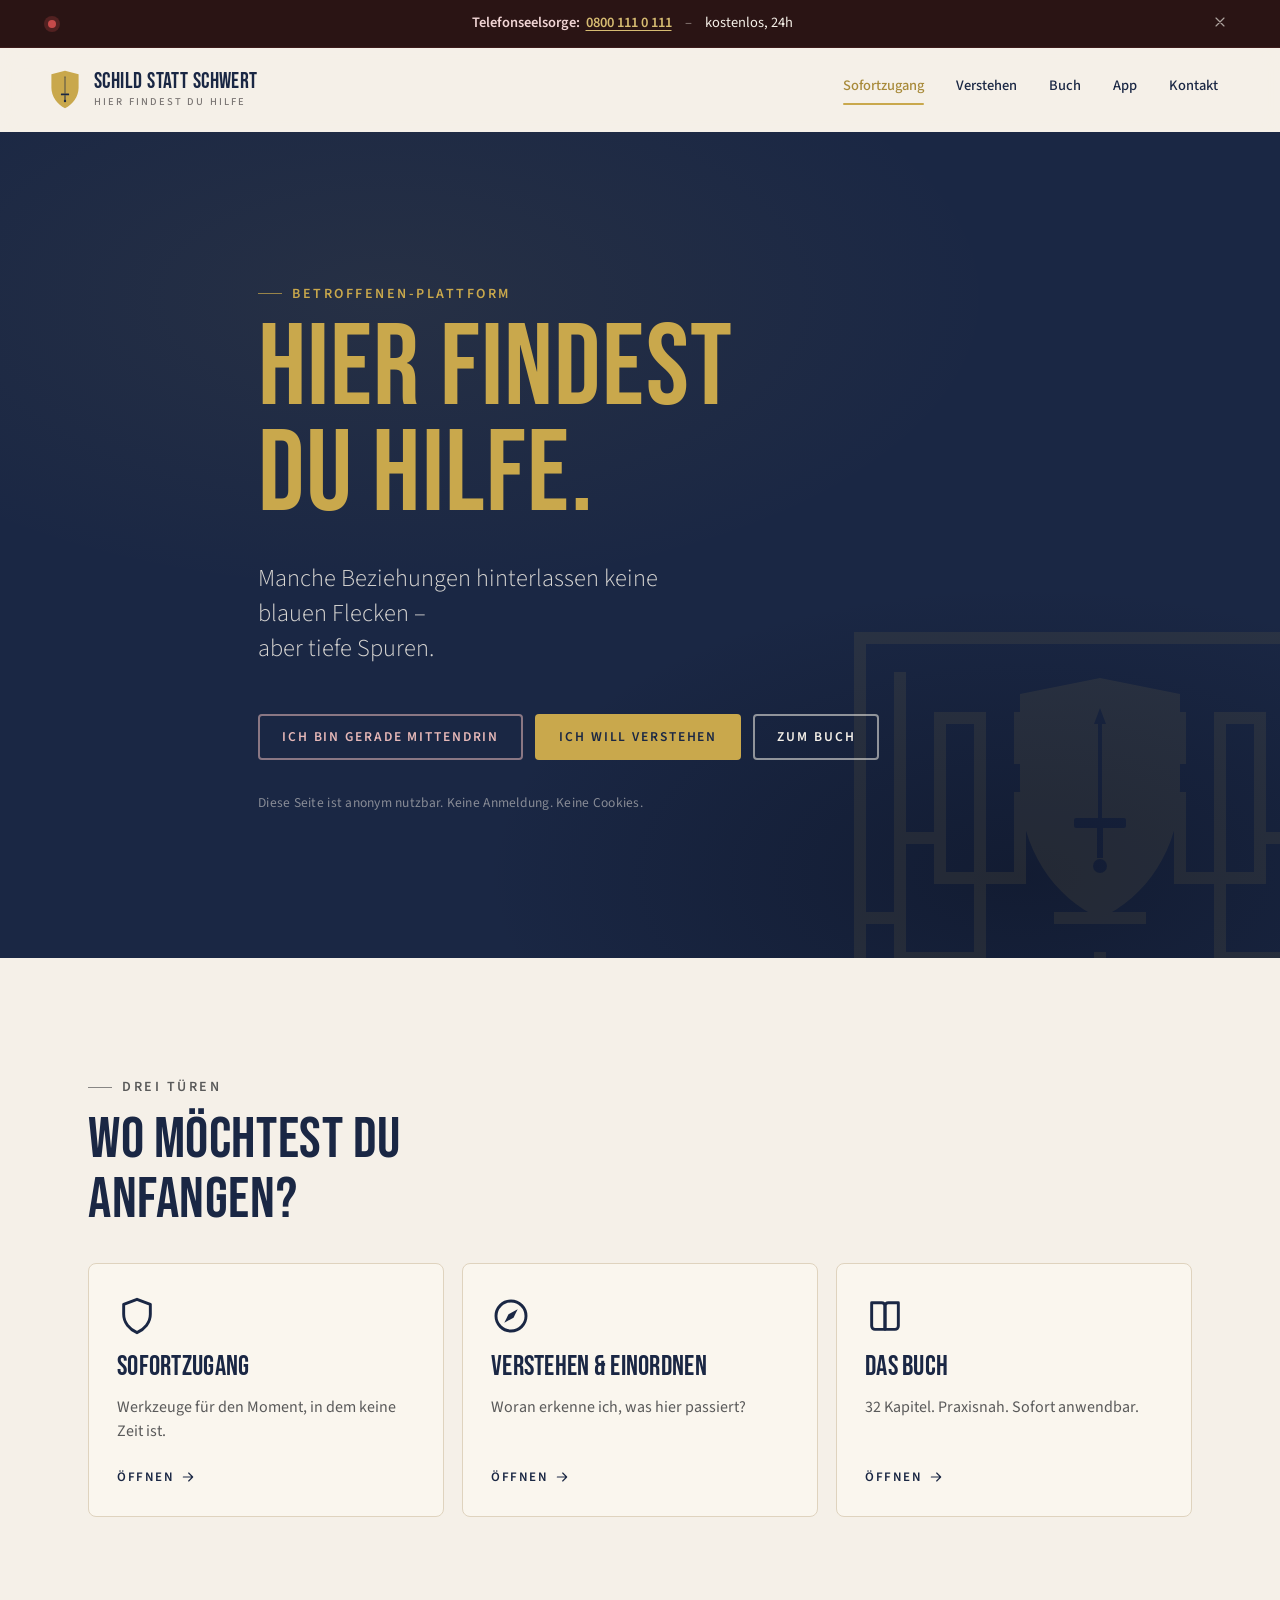
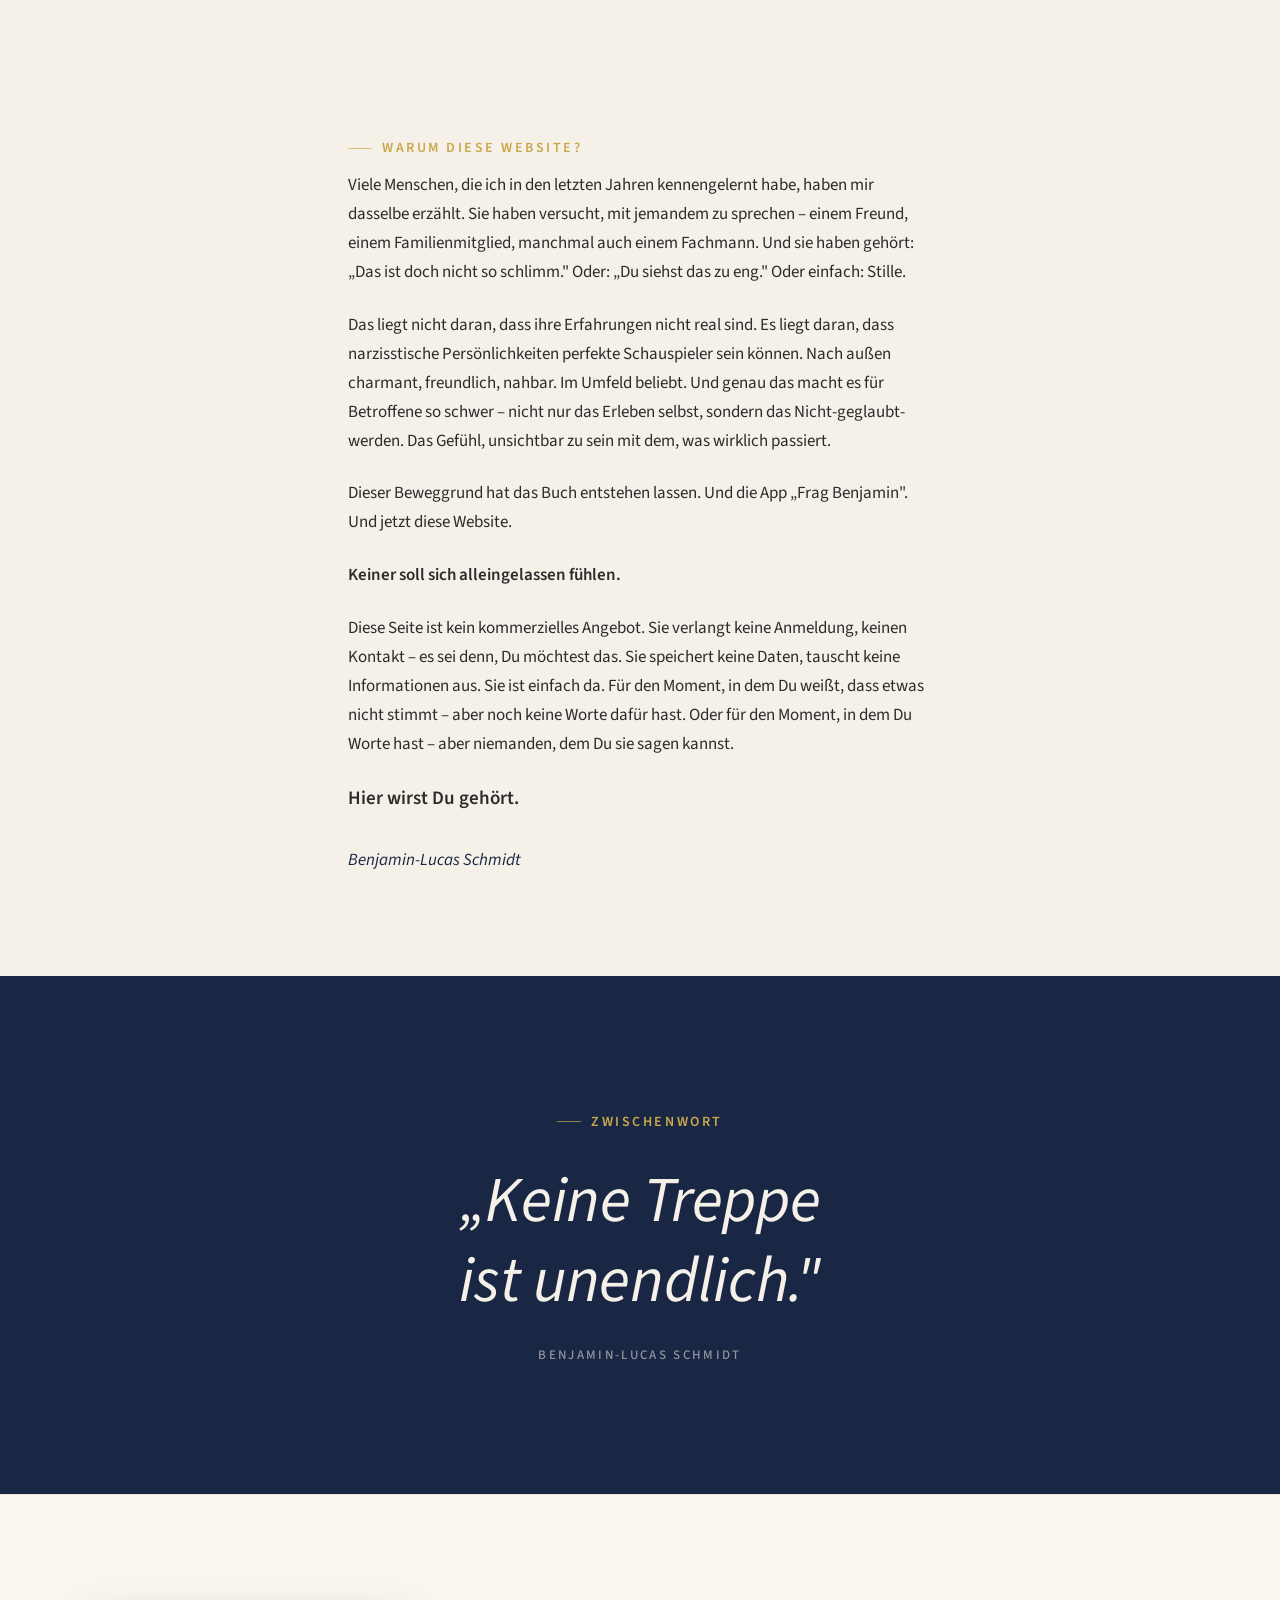
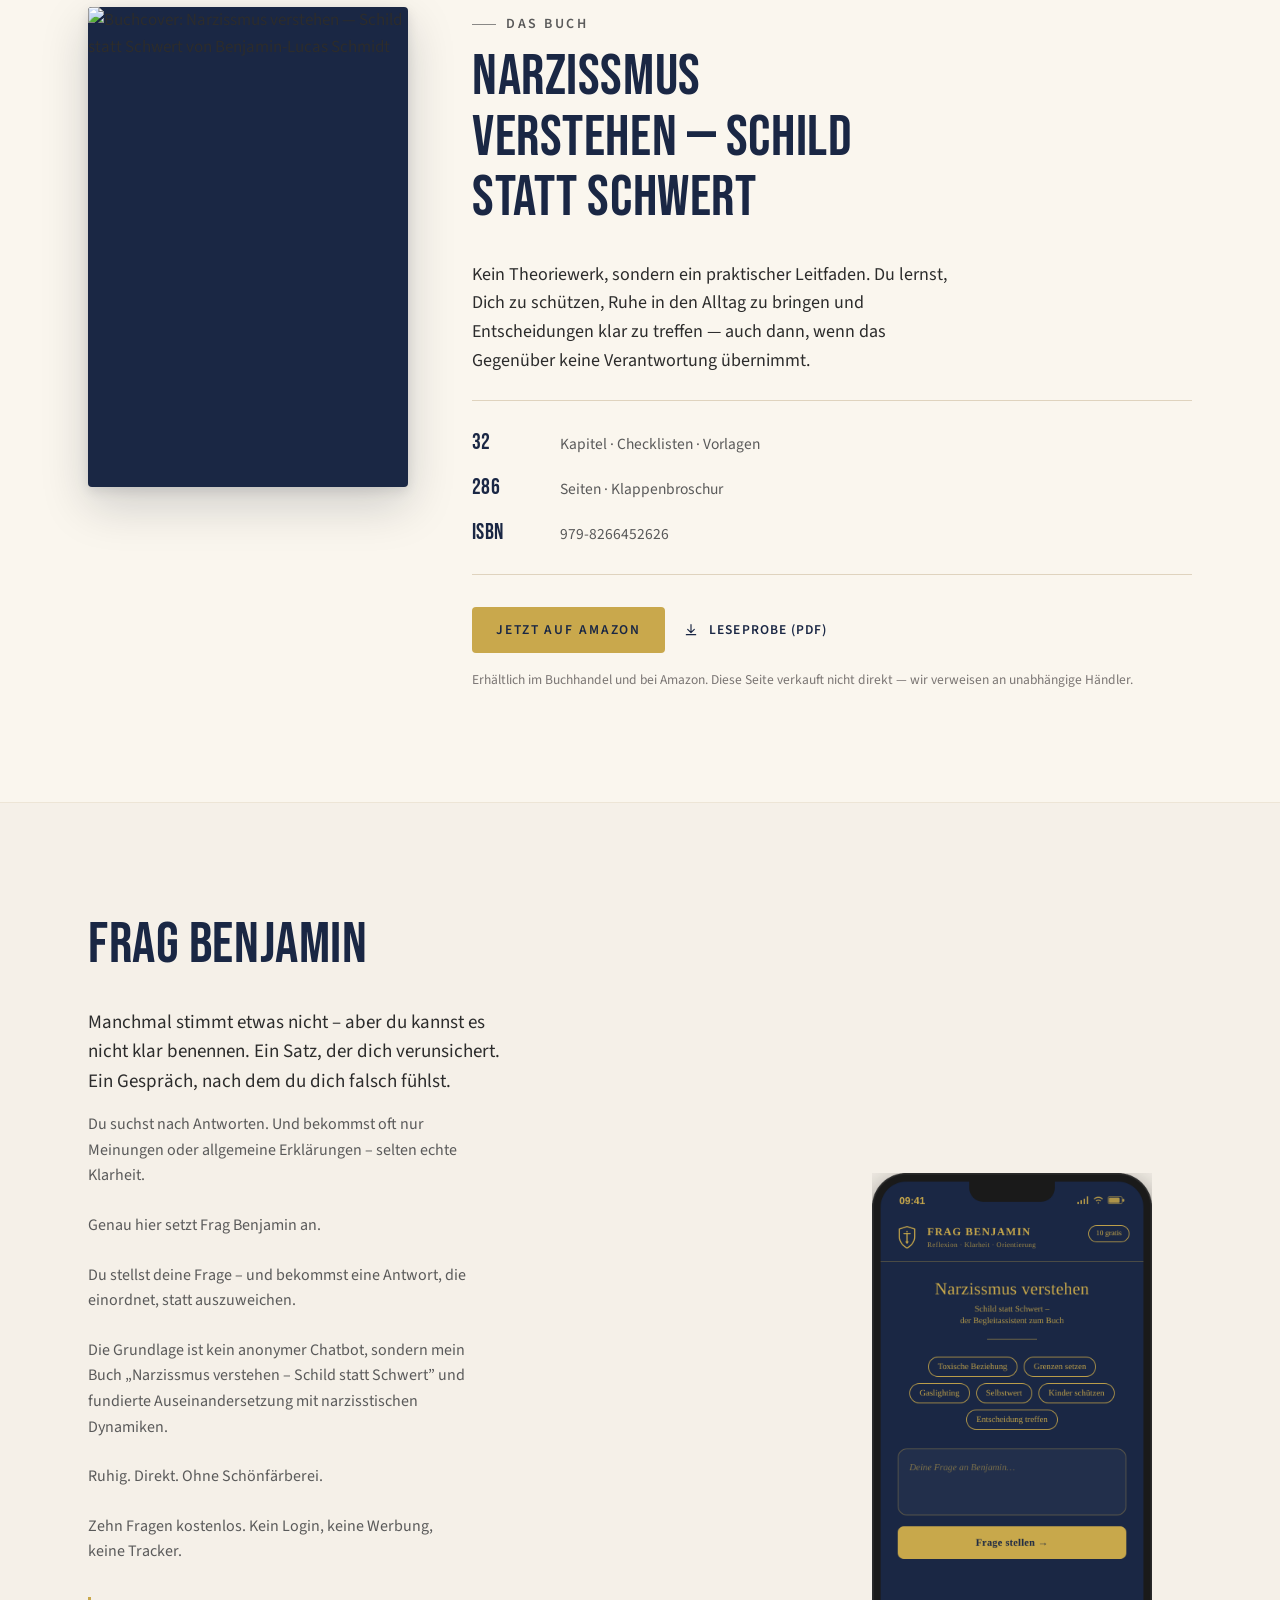
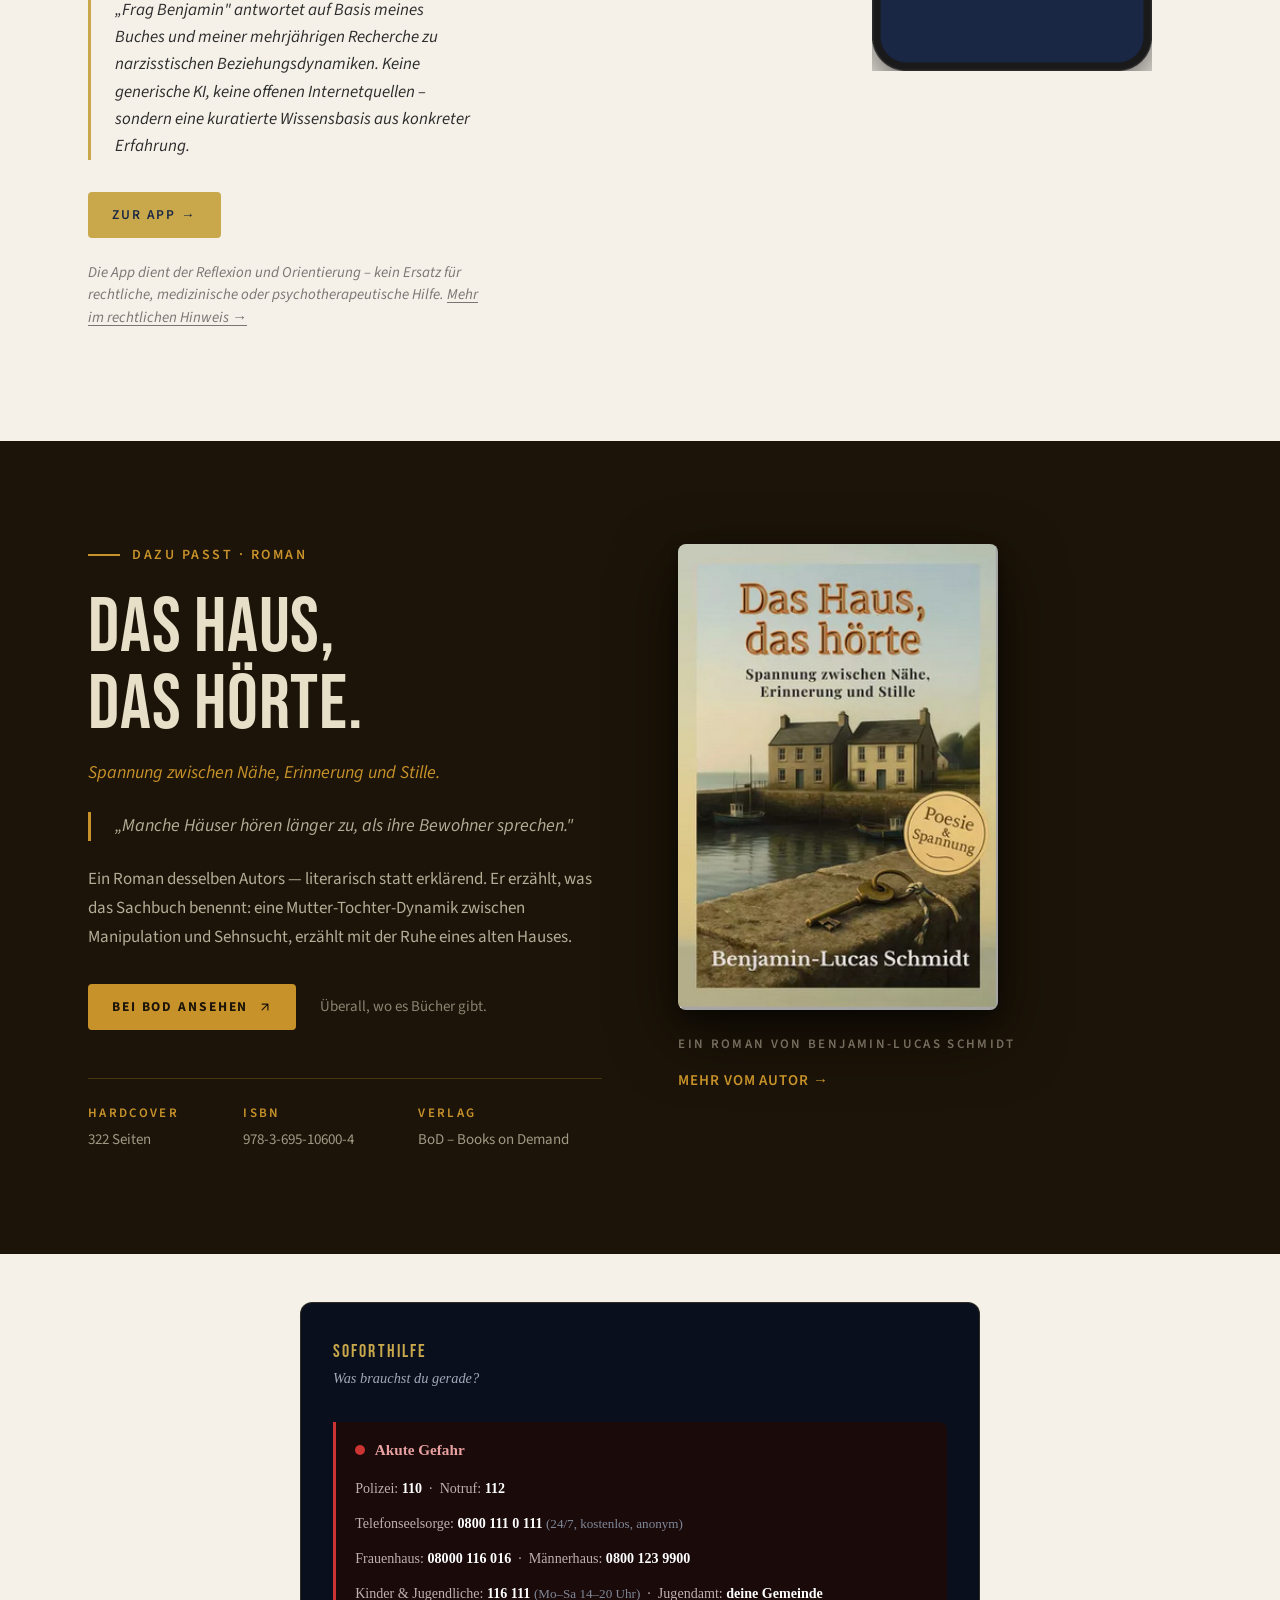
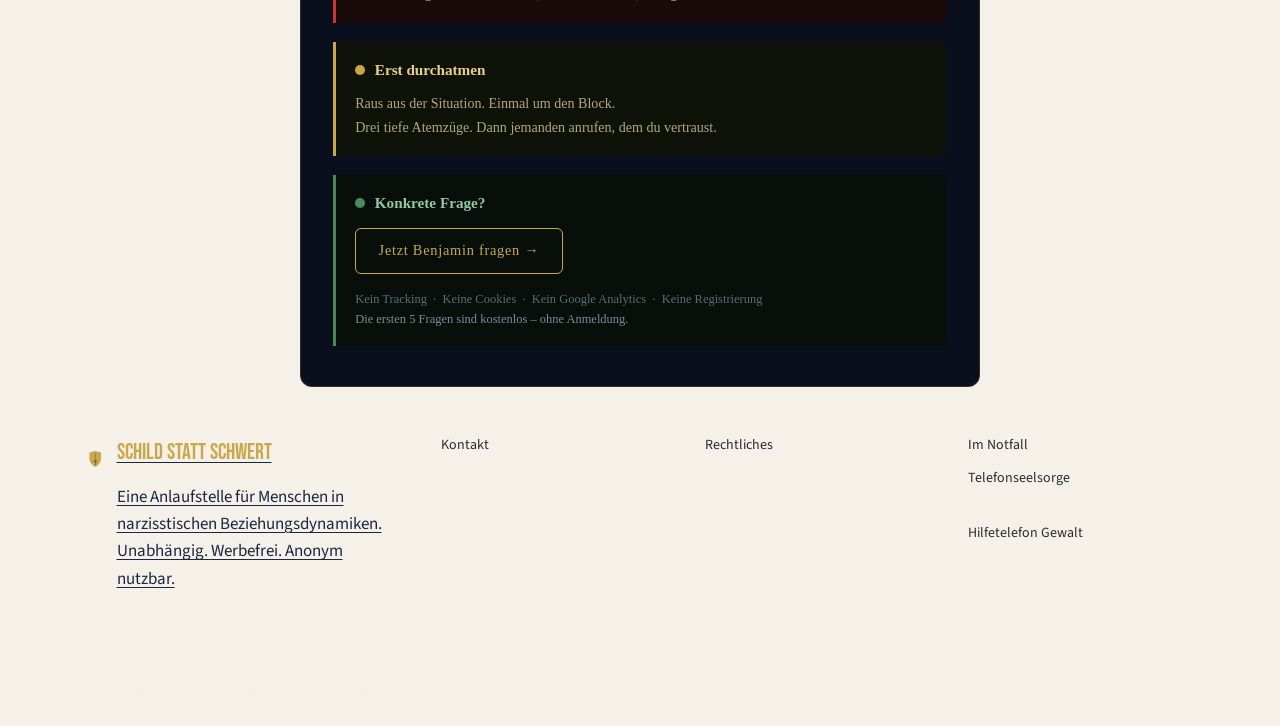
==== commit 4def776a: "Disclaimer + USP-Block (Frag Benjamin auf Buchbasis) — index, verstehen, datenschutz" ====
--- a/index.html
+++ b/index.html
@@ -455,12 +455,19 @@
       <p class="app-teaser__body">
         Zehn Fragen kostenlos. Kein Login, keine Werbung, keine Tracker.
       </p>
+      <p class="app-teaser__usp">
+        „Frag Benjamin" antwortet auf Basis meines Buches und meiner mehrjährigen Recherche zu narzisstischen Beziehungsdynamiken. Keine generische KI, keine offenen Internetquellen – sondern eine kuratierte Wissensbasis aus konkreter Erfahrung.
+      </p>
 
       <a href="https://frag-benjamin-production.up.railway.app/"
          class="btn btn-primary btn-md"
          target="_blank" rel="noopener noreferrer">
         Zur App →
       </a>
+
+       <p class="disclaimer-note">
+        Die App dient der Reflexion und Orientierung – kein Ersatz für rechtliche, medizinische oder psychotherapeutische Hilfe. <a href="datenschutz.html#hinweis">Mehr im rechtlichen Hinweis →</a>
+      </p>
     </div>
 
     <div class="app-teaser__visual">
--- a/project/site.css
+++ b/project/site.css
@@ -170,6 +170,34 @@
   content: ""; display: block; height: 2px; background: var(--gold-500);
   margin-top: 6px; border-radius: 1px;
 }
+/* -------- DISCLAIMER NOTE -------- */
+/* Used near CTAs that lead to external content (e.g. "Zur App →") */
+.disclaimer-note {
+  font-size: var(--t-small);
+  font-style: italic;
+  color: var(--ink-500);
+  line-height: 1.5;
+  margin: var(--s-5) 0 0;
+  max-width: 56ch;
+}
+.disclaimer-note a {
+  color: inherit;
+  text-decoration: underline;
+  text-underline-offset: 3px;
+}
+.disclaimer-note a:hover { color: var(--gold-700); }
+
+/* -------- APP-TEASER USP (Pull-Quote-Stil vor "Zur App →") -------- */
+.app-teaser__usp {
+  font-size: var(--t-body);
+  font-style: italic;
+  color: var(--ink-800);
+  line-height: 1.6;
+  border-left: 3px solid var(--gold-500);
+  padding-left: var(--s-5);
+  margin: var(--s-6) 0;
+  max-width: 48ch;
+}
 
 .site-nav__toggle { display: none; background: transparent; border: none; cursor: pointer; color: var(--marine-700); padding: 8px; border-radius: 4px; }
 .site-nav__mobile { display: none; border-top: 1px solid var(--cream-300); padding: 12px var(--gutter); }
